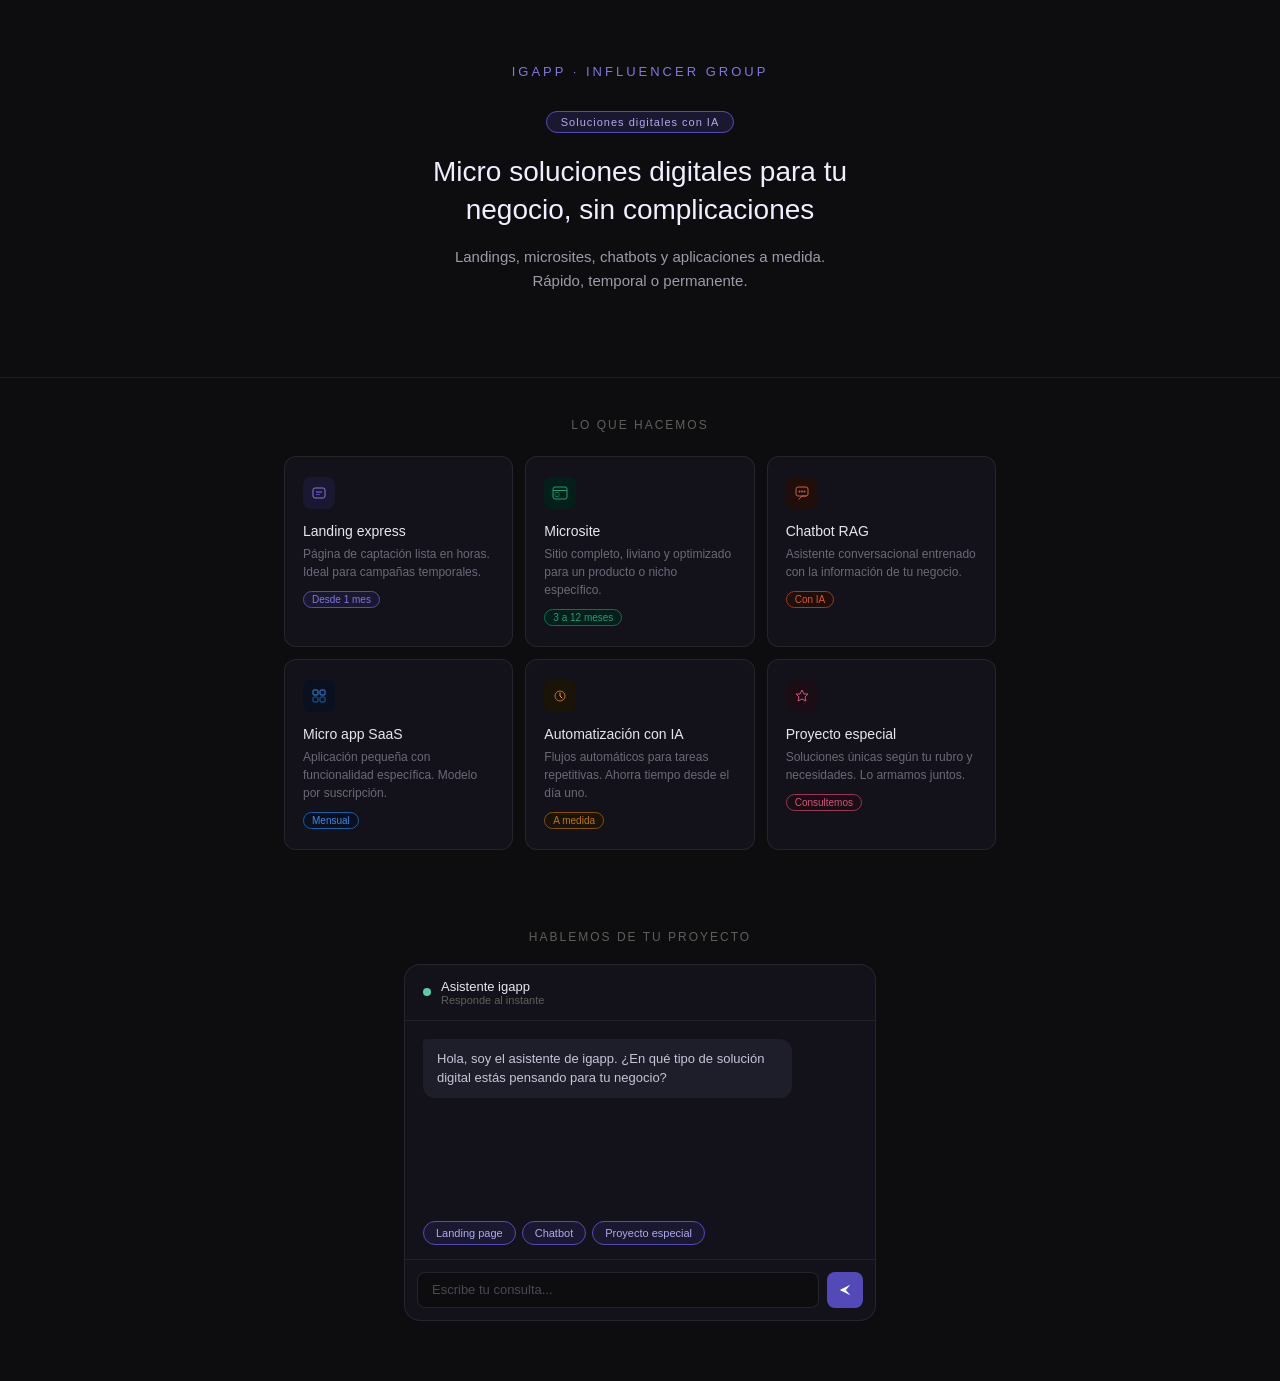
==== index.html @ 12d769ab "Add files via upload" ====
<!DOCTYPE html>
<html lang="es">
<head>
<meta charset="UTF-8">
<meta name="viewport" content="width=device-width, initial-scale=1.0">
<title>igapp · Soluciones digitales con IA</title>
<meta name="description" content="Micro soluciones digitales para tu negocio. Landings, microsites, chatbots y aplicaciones a medida.">
<style>
*{box-sizing:border-box;margin:0;padding:0}
body{font-family:-apple-system,BlinkMacSystemFont,'Segoe UI',sans-serif;background:#0d0d0f;color:#e8e6f0;min-height:100vh}
.hero{padding:64px 32px 48px;text-align:center;border-bottom:1px solid #ffffff12}
.logo{font-size:13px;letter-spacing:3px;color:#7f77dd;font-weight:500;margin-bottom:32px}
.hero h1{font-size:28px;font-weight:500;line-height:1.35;color:#f0eeff;max-width:520px;margin:0 auto 16px}
.hero p{font-size:15px;color:#9e9baa;max-width:400px;margin:0 auto 36px;line-height:1.6}
.badge{display:inline-block;background:#1a1830;border:1px solid #534ab7;color:#afa9ec;font-size:11px;padding:4px 14px;border-radius:20px;letter-spacing:1px;margin-bottom:20px}
.products{padding:40px 24px;max-width:760px;margin:0 auto}
.products-title{font-size:12px;color:#5f5e5a;letter-spacing:2px;text-align:center;margin-bottom:24px}
.grid{display:grid;grid-template-columns:repeat(auto-fit,minmax(200px,1fr));gap:12px}
.card{background:#13121a;border:1px solid #ffffff14;border-radius:12px;padding:20px 18px;cursor:pointer;transition:border-color .2s}
.card:hover{border-color:#534ab7}
.card h3{font-size:14px;font-weight:500;color:#e8e6f0;margin-bottom:6px}
.card p{font-size:12px;color:#6b6878;line-height:1.5}
.tag{display:inline-block;font-size:10px;padding:2px 8px;border-radius:10px;margin-top:10px;font-weight:500}
.card-icon{width:32px;height:32px;border-radius:8px;margin-bottom:14px;display:flex;align-items:center;justify-content:center}
.chat-wrap{max-width:520px;margin:0 auto;padding:0 24px 60px}
.chat-box{background:#13121a;border:1px solid #ffffff14;border-radius:16px;overflow:hidden}
.chat-header{padding:14px 18px;border-bottom:1px solid #ffffff10;display:flex;align-items:center;gap:10px}
.chat-dot{width:8px;height:8px;border-radius:50%;background:#5dcaa5}
.chat-name{font-size:13px;font-weight:500;color:#e8e6f0}
.chat-sub{font-size:11px;color:#5f5e5a}
.chat-messages{padding:18px;display:flex;flex-direction:column;gap:12px;min-height:200px;max-height:300px;overflow-y:auto}
.msg{max-width:85%;font-size:13px;line-height:1.5;padding:10px 14px;border-radius:12px}
.msg.bot{background:#1e1d2a;color:#c8c4d8;border-radius:4px 12px 12px 12px}
.msg.user{background:#2d2550;color:#ddd8ff;align-self:flex-end;border-radius:12px 4px 12px 12px}
.chat-input-row{padding:12px;border-top:1px solid #ffffff10;display:flex;gap:8px}
.chat-input-row input{flex:1;background:#0d0d0f;border:1px solid #ffffff18;border-radius:8px;padding:9px 14px;font-size:13px;color:#e8e6f0;outline:none}
.chat-input-row input::placeholder{color:#4a4858}
.send-btn{background:#534ab7;border:none;border-radius:8px;width:36px;height:36px;cursor:pointer;display:flex;align-items:center;justify-content:center;flex-shrink:0}
.opts{display:flex;flex-wrap:wrap;gap:6px;padding:0 18px 14px}
.opt{background:#1a1830;border:1px solid #534ab7;color:#afa9ec;font-size:11px;padding:5px 12px;border-radius:20px;cursor:pointer;transition:background .15s}
.opt:hover{background:#2d2550}
.section-label{font-size:12px;color:#5f5e5a;letter-spacing:2px;text-align:center;padding:40px 0 20px}
</style>
</head>
<body>
<div class="hero">
  <div class="logo">IGAPP · INFLUENCER GROUP</div>
  <div class="badge">Soluciones digitales con IA</div>
  <h1>Micro soluciones digitales para tu negocio, sin complicaciones</h1>
  <p>Landings, microsites, chatbots y aplicaciones a medida. Rápido, temporal o permanente.</p>
</div>

<div class="products">
  <div class="products-title">LO QUE HACEMOS</div>
  <div class="grid">
    <div class="card" onclick="selectProduct('Landing express')">
      <div class="card-icon" style="background:#1a1830">
        <svg width="16" height="16" viewBox="0 0 16 16" fill="none"><rect x="2" y="3" width="12" height="10" rx="2" stroke="#7f77dd" stroke-width="1"/><line x1="5" y1="7" x2="11" y2="7" stroke="#7f77dd" stroke-width="1"/><line x1="5" y1="9.5" x2="9" y2="9.5" stroke="#534ab7" stroke-width="1"/></svg>
      </div>
      <h3>Landing express</h3>
      <p>Página de captación lista en horas. Ideal para campañas temporales.</p>
      <span class="tag" style="background:#1a1830;color:#7f77dd;border:1px solid #534ab7">Desde 1 mes</span>
    </div>
    <div class="card" onclick="selectProduct('Microsite')">
      <div class="card-icon" style="background:#041f1a">
        <svg width="16" height="16" viewBox="0 0 16 16" fill="none"><rect x="1" y="2" width="14" height="12" rx="2" stroke="#1d9e75" stroke-width="1"/><line x1="1" y1="5.5" x2="15" y2="5.5" stroke="#1d9e75" stroke-width="1"/><rect x="3" y="7.5" width="4" height="4" rx="1" stroke="#0f6e56" stroke-width="1"/></svg>
      </div>
      <h3>Microsite</h3>
      <p>Sitio completo, liviano y optimizado para un producto o nicho específico.</p>
      <span class="tag" style="background:#041f1a;color:#1d9e75;border:1px solid #0f6e56">3 a 12 meses</span>
    </div>
    <div class="card" onclick="selectProduct('Chatbot RAG')">
      <div class="card-icon" style="background:#1f0e0a">
        <svg width="16" height="16" viewBox="0 0 16 16" fill="none"><rect x="2" y="2" width="12" height="9" rx="2" stroke="#d85a30" stroke-width="1"/><path d="M5 14l3-3h4" stroke="#d85a30" stroke-width="1" stroke-linecap="round"/><circle cx="5.5" cy="6.5" r="1" fill="#d85a30"/><circle cx="8" cy="6.5" r="1" fill="#d85a30"/><circle cx="10.5" cy="6.5" r="1" fill="#d85a30"/></svg>
      </div>
      <h3>Chatbot RAG</h3>
      <p>Asistente conversacional entrenado con la información de tu negocio.</p>
      <span class="tag" style="background:#1f0e0a;color:#d85a30;border:1px solid #993c1d">Con IA</span>
    </div>
    <div class="card" onclick="selectProduct('Micro app SaaS')">
      <div class="card-icon" style="background:#0a1020">
        <svg width="16" height="16" viewBox="0 0 16 16" fill="none"><rect x="2" y="2" width="5" height="5" rx="1" stroke="#378add" stroke-width="1"/><rect x="9" y="2" width="5" height="5" rx="1" stroke="#378add" stroke-width="1"/><rect x="2" y="9" width="5" height="5" rx="1" stroke="#185fa5" stroke-width="1"/><rect x="9" y="9" width="5" height="5" rx="1" stroke="#185fa5" stroke-width="1"/></svg>
      </div>
      <h3>Micro app SaaS</h3>
      <p>Aplicación pequeña con funcionalidad específica. Modelo por suscripción.</p>
      <span class="tag" style="background:#0a1020;color:#378add;border:1px solid #185fa5">Mensual</span>
    </div>
    <div class="card" onclick="selectProduct('Automatización con IA')">
      <div class="card-icon" style="background:#1a1308">
        <svg width="16" height="16" viewBox="0 0 16 16" fill="none"><circle cx="8" cy="8" r="5" stroke="#ba7517" stroke-width="1"/><path d="M8 5v3l2 2" stroke="#ef9f27" stroke-width="1" stroke-linecap="round"/></svg>
      </div>
      <h3>Automatización con IA</h3>
      <p>Flujos automáticos para tareas repetitivas. Ahorra tiempo desde el día uno.</p>
      <span class="tag" style="background:#1a1308;color:#ba7517;border:1px solid #854f0b">A medida</span>
    </div>
    <div class="card" onclick="selectProduct('Proyecto especial')">
      <div class="card-icon" style="background:#1a0d14">
        <svg width="16" height="16" viewBox="0 0 16 16" fill="none"><polygon points="8,2 10,6 14,6 11,9 12,13 8,11 4,13 5,9 2,6 6,6" stroke="#d4537e" stroke-width="1" fill="none"/></svg>
      </div>
      <h3>Proyecto especial</h3>
      <p>Soluciones únicas según tu rubro y necesidades. Lo armamos juntos.</p>
      <span class="tag" style="background:#1a0d14;color:#d4537e;border:1px solid #993556">Consultemos</span>
    </div>
  </div>
</div>

<div class="section-label">HABLEMOS DE TU PROYECTO</div>
<div class="chat-wrap">
  <div class="chat-box">
    <div class="chat-header">
      <div class="chat-dot"></div>
      <div>
        <div class="chat-name">Asistente igapp</div>
        <div class="chat-sub">Responde al instante</div>
      </div>
    </div>
    <div class="chat-messages" id="msgs">
      <div class="msg bot">Hola, soy el asistente de igapp. ¿En qué tipo de solución digital estás pensando para tu negocio?</div>
    </div>
    <div class="opts" id="opts">
      <span class="opt" onclick="quickReply('Necesito una landing page')">Landing page</span>
      <span class="opt" onclick="quickReply('Quiero un chatbot para mi empresa')">Chatbot</span>
      <span class="opt" onclick="quickReply('Tengo un proyecto especial')">Proyecto especial</span>
    </div>
    <div class="chat-input-row">
      <input id="cinput" placeholder="Escribe tu consulta..." onkeydown="if(event.key==='Enter')sendMsg()"/>
      <button class="send-btn" onclick="sendMsg()">
        <svg width="14" height="14" viewBox="0 0 16 16" fill="white"><path d="M2 8l12-6-5 6 5 6z"/></svg>
      </button>
    </div>
  </div>
</div>

<script>
const flows={
  landing:['¡Perfecto! Las landing pages express son ideales para campañas rápidas o ciudades específicas.','¿Para qué rubro es? Por ejemplo: transferencias de vehículos, salud, servicios legales...'],
  chatbot:['Los chatbots RAG son potentes — se entrenan con la info de tu empresa y responden como un ejecutivo.','¿Tu negocio tiene documentos, catálogos o preguntas frecuentes que el bot podría usar?'],
  proyecto:['Me encanta. Los proyectos especiales son los más interesantes.','Cuéntame de qué se trata tu negocio y qué problema quieres resolver.'],
  default:['Entendido. Cuéntame un poco más sobre tu negocio.','¿Tienes alguna fecha límite o urgencia para este proyecto?']
};
const leadFlow=['¡Genial! Para conectarte con el equipo de igapp, ¿me das tu nombre?','¿Y tu número de WhatsApp para que un especialista te contacte hoy?','Perfecto. En breve alguien de igapp se pondrá en contacto contigo. ¡Gracias!'];
let collecting=false,leadStep=0;
function addMsg(text,who){
  const d=document.getElementById('msgs');
  const m=document.createElement('div');
  m.className='msg '+who;
  m.textContent=text;
  d.appendChild(m);
  d.scrollTop=d.scrollHeight;
}
function botReply(text){setTimeout(()=>addMsg(text,'bot'),400);}
function clearOpts(){document.getElementById('opts').innerHTML='';}
function showLeadOpts(){
  const o=document.getElementById('opts');
  o.innerHTML='<span class="opt" onclick="startLead()">Sí, quiero que me contacten</span><span class="opt" onclick="addMsg(\'Lo pienso\',\'user\')">Lo pienso</span>';
}
function startLead(){clearOpts();collecting=true;leadStep=0;botReply(leadFlow[0]);}
function selectProduct(name){
  addMsg('Me interesa: '+name,'user');clearOpts();
  const key=name.toLowerCase().includes('land')?'landing':name.toLowerCase().includes('chat')?'chatbot':name.toLowerCase().includes('especial')?'proyecto':'default';
  flows[key].forEach((m,i)=>setTimeout(()=>addMsg(m,'bot'),400+i*800));
  setTimeout(showLeadOpts,400+flows[key].length*800);
}
function quickReply(text){
  addMsg(text,'user');clearOpts();
  const key=text.toLowerCase().includes('land')?'landing':text.toLowerCase().includes('chat')?'chatbot':'proyecto';
  flows[key].forEach((m,i)=>setTimeout(()=>addMsg(m,'bot'),400+i*800));
  setTimeout(showLeadOpts,400+flows[key].length*800);
}
function sendMsg(){
  const inp=document.getElementById('cinput');
  const val=inp.value.trim();
  if(!val)return;
  addMsg(val,'user');inp.value='';clearOpts();
  if(collecting){
    if(leadStep===0){botReply(leadFlow[1]);leadStep++;}
    else if(leadStep===1){botReply(leadFlow[2]);collecting=false;}
    return;
  }
  const low=val.toLowerCase();
  const key=low.includes('land')?'landing':low.includes('chat')||low.includes('bot')?'chatbot':low.includes('especial')?'proyecto':'default';
  flows[key].forEach((m,i)=>setTimeout(()=>addMsg(m,'bot'),400+i*800));
  setTimeout(showLeadOpts,400+flows[key].length*800);
}
</script>
</body>
</html>
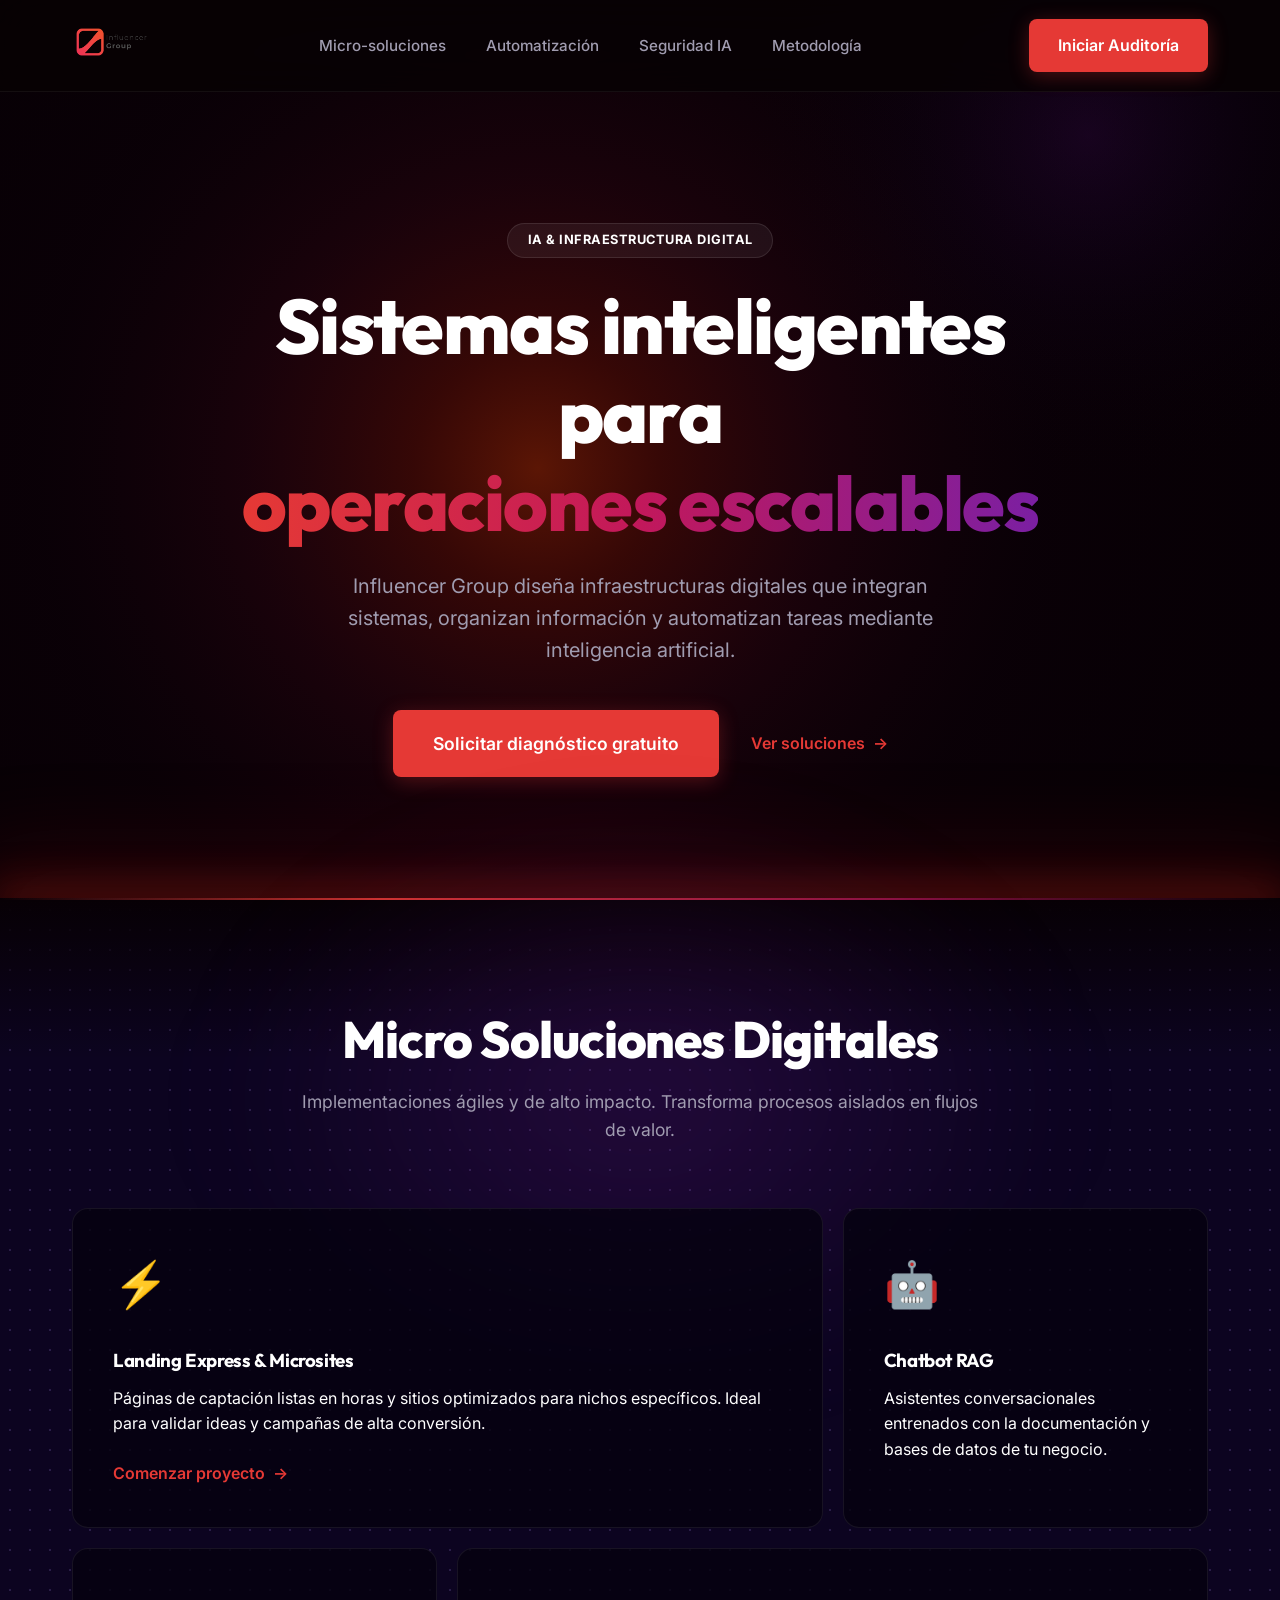
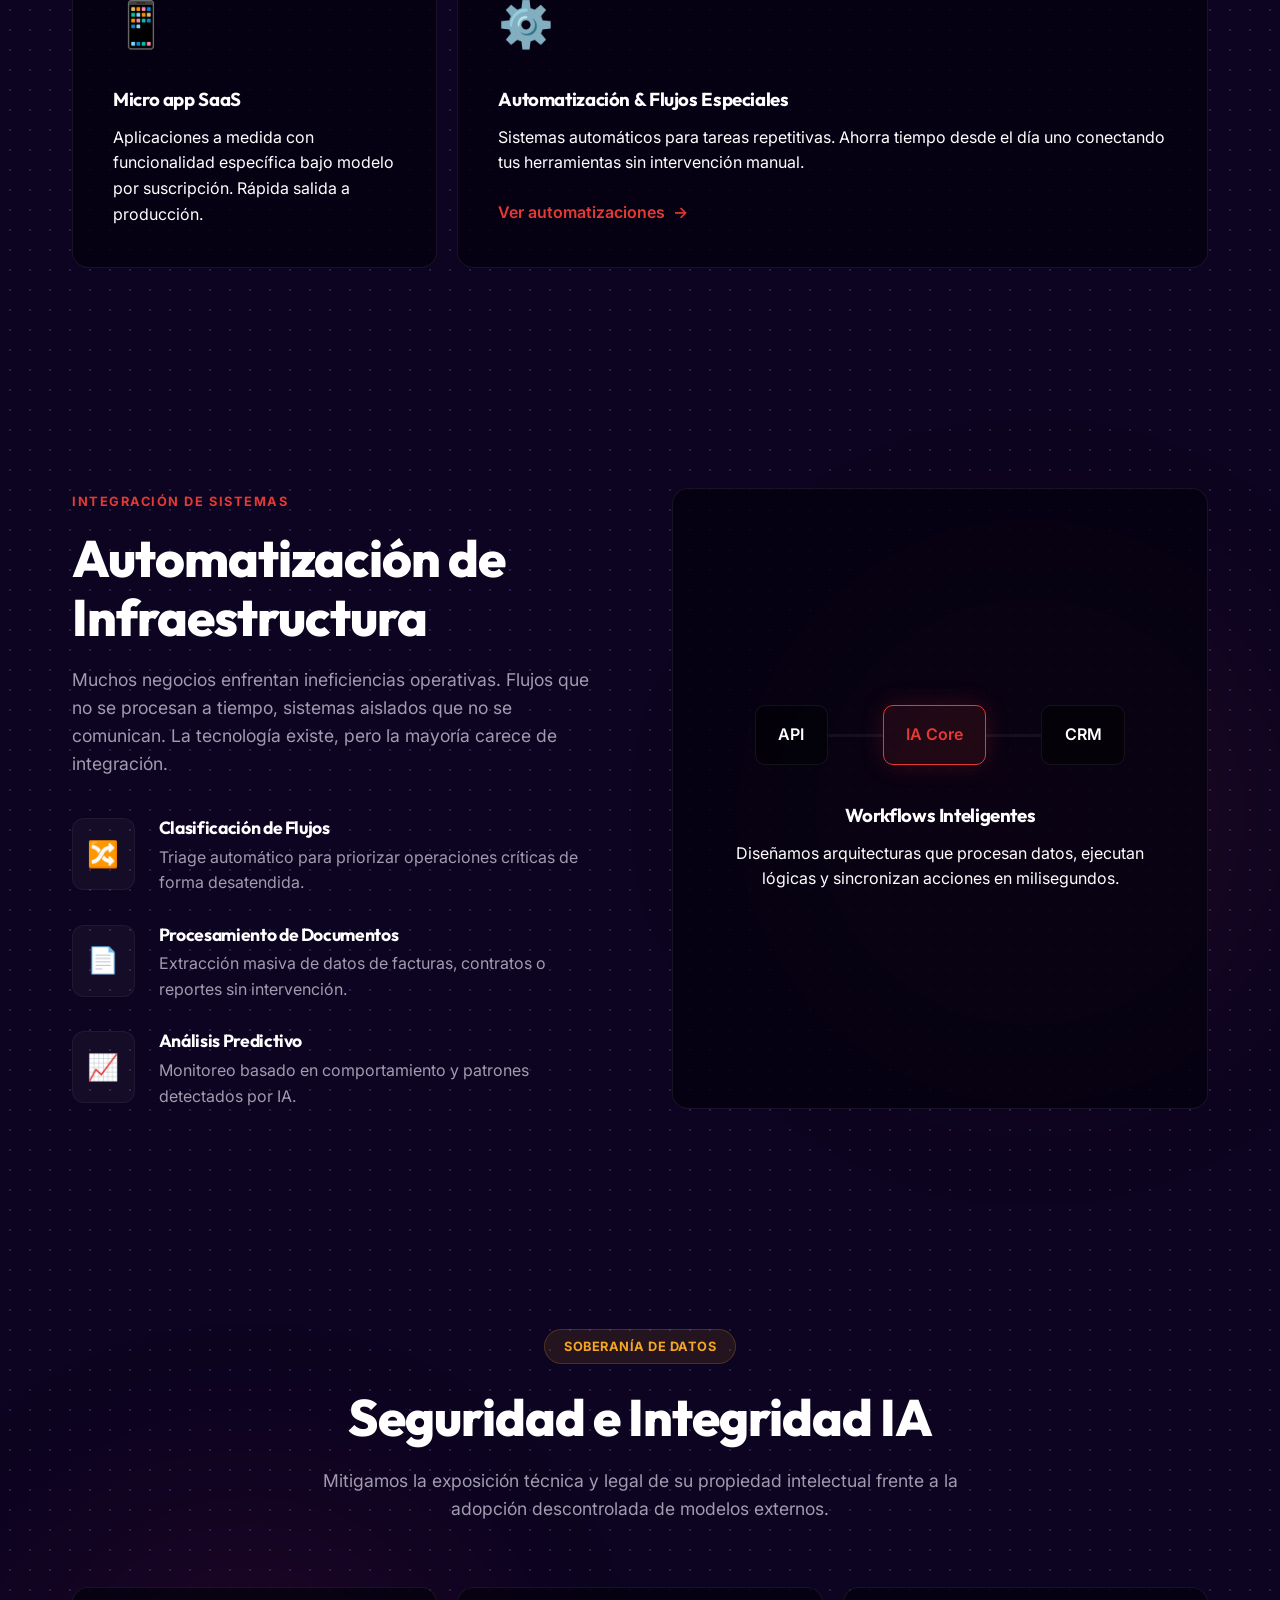
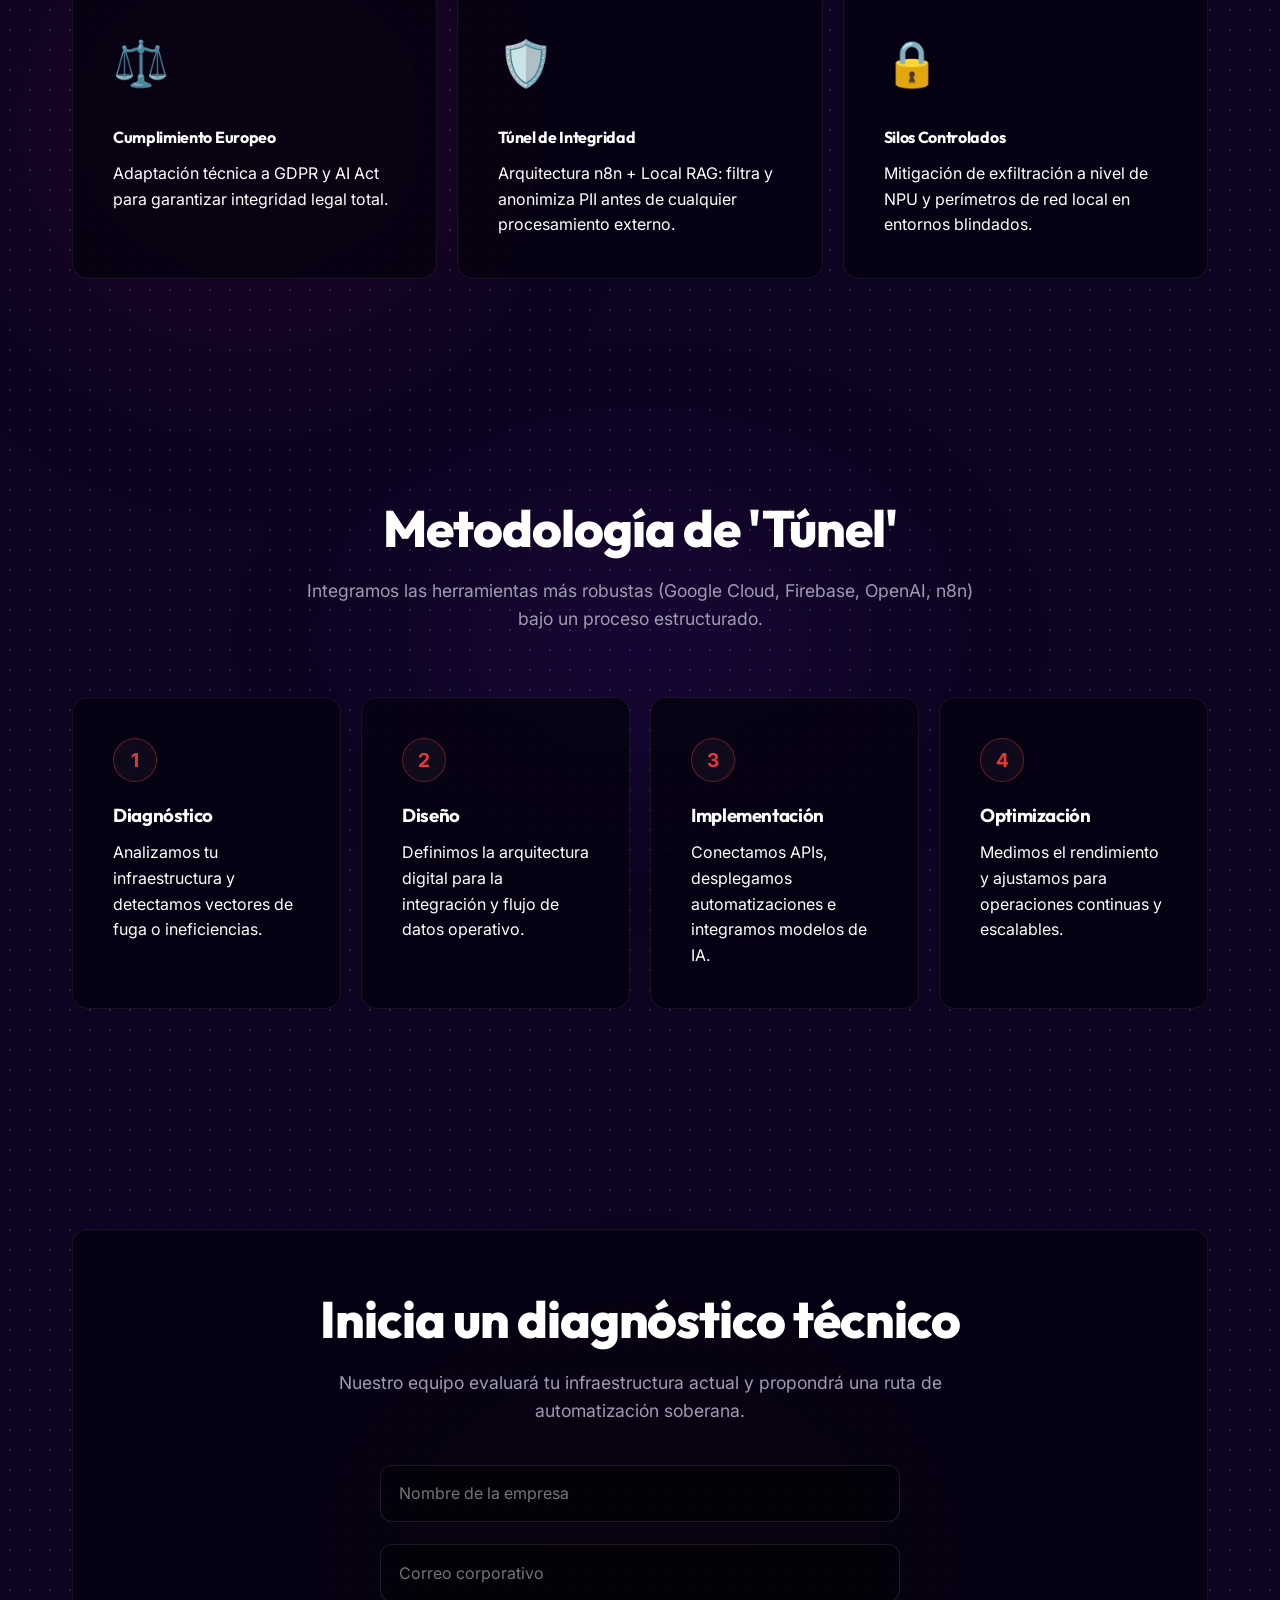
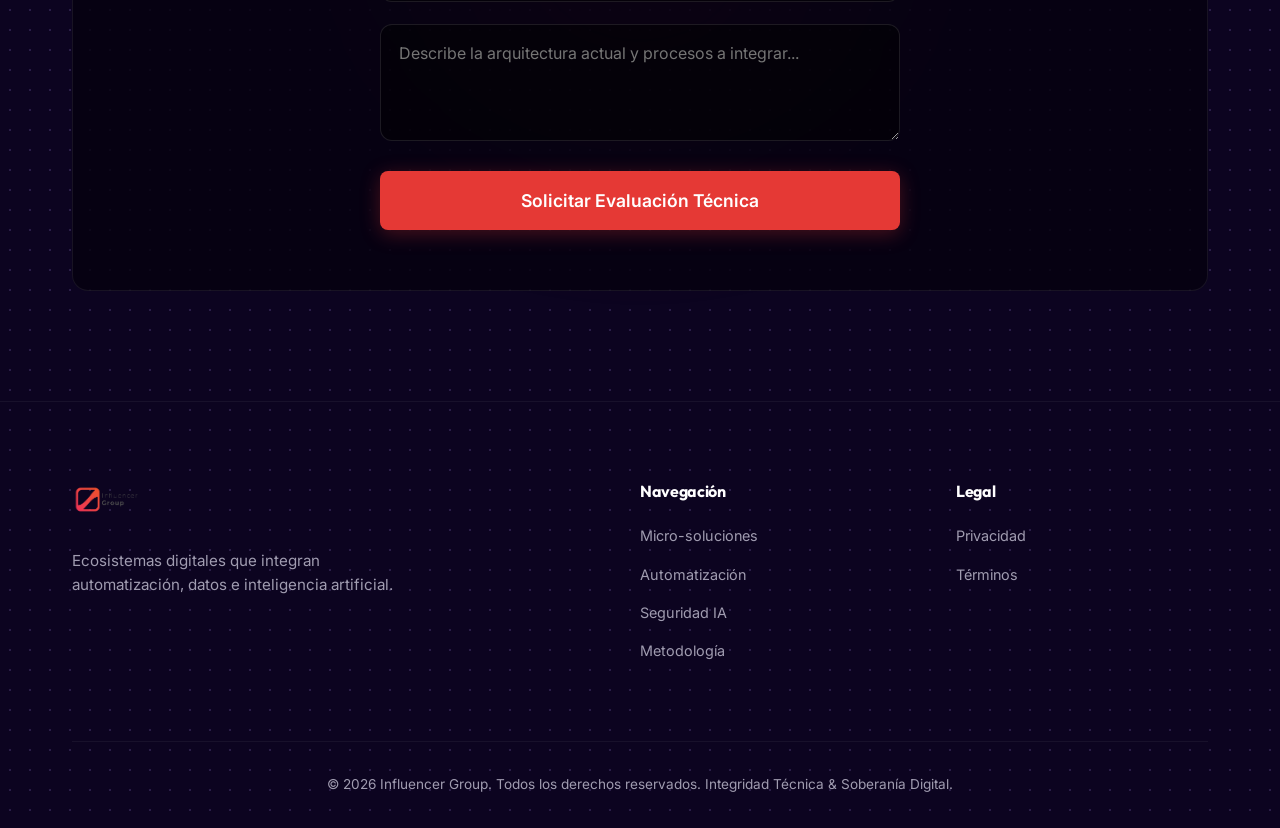
==== commit 82968e96: "Add files via upload" ====
--- a/index.html
+++ b/index.html
@@ -1,187 +1,210 @@
 <!DOCTYPE html>
 <html lang="es">
 <head>
-<meta charset="UTF-8">
-<meta name="viewport" content="width=device-width, initial-scale=1.0">
-<title>igapp · Soluciones digitales con IA</title>
-<meta name="description" content="Micro soluciones digitales para tu negocio. Landings, microsites, chatbots y aplicaciones a medida.">
-<style>
-*{box-sizing:border-box;margin:0;padding:0}
-body{font-family:-apple-system,BlinkMacSystemFont,'Segoe UI',sans-serif;background:#0d0d0f;color:#e8e6f0;min-height:100vh}
-.hero{padding:64px 32px 48px;text-align:center;border-bottom:1px solid #ffffff12}
-.logo{font-size:13px;letter-spacing:3px;color:#7f77dd;font-weight:500;margin-bottom:32px}
-.hero h1{font-size:28px;font-weight:500;line-height:1.35;color:#f0eeff;max-width:520px;margin:0 auto 16px}
-.hero p{font-size:15px;color:#9e9baa;max-width:400px;margin:0 auto 36px;line-height:1.6}
-.badge{display:inline-block;background:#1a1830;border:1px solid #534ab7;color:#afa9ec;font-size:11px;padding:4px 14px;border-radius:20px;letter-spacing:1px;margin-bottom:20px}
-.products{padding:40px 24px;max-width:760px;margin:0 auto}
-.products-title{font-size:12px;color:#5f5e5a;letter-spacing:2px;text-align:center;margin-bottom:24px}
-.grid{display:grid;grid-template-columns:repeat(auto-fit,minmax(200px,1fr));gap:12px}
-.card{background:#13121a;border:1px solid #ffffff14;border-radius:12px;padding:20px 18px;cursor:pointer;transition:border-color .2s}
-.card:hover{border-color:#534ab7}
-.card h3{font-size:14px;font-weight:500;color:#e8e6f0;margin-bottom:6px}
-.card p{font-size:12px;color:#6b6878;line-height:1.5}
-.tag{display:inline-block;font-size:10px;padding:2px 8px;border-radius:10px;margin-top:10px;font-weight:500}
-.card-icon{width:32px;height:32px;border-radius:8px;margin-bottom:14px;display:flex;align-items:center;justify-content:center}
-.chat-wrap{max-width:520px;margin:0 auto;padding:0 24px 60px}
-.chat-box{background:#13121a;border:1px solid #ffffff14;border-radius:16px;overflow:hidden}
-.chat-header{padding:14px 18px;border-bottom:1px solid #ffffff10;display:flex;align-items:center;gap:10px}
-.chat-dot{width:8px;height:8px;border-radius:50%;background:#5dcaa5}
-.chat-name{font-size:13px;font-weight:500;color:#e8e6f0}
-.chat-sub{font-size:11px;color:#5f5e5a}
-.chat-messages{padding:18px;display:flex;flex-direction:column;gap:12px;min-height:200px;max-height:300px;overflow-y:auto}
-.msg{max-width:85%;font-size:13px;line-height:1.5;padding:10px 14px;border-radius:12px}
-.msg.bot{background:#1e1d2a;color:#c8c4d8;border-radius:4px 12px 12px 12px}
-.msg.user{background:#2d2550;color:#ddd8ff;align-self:flex-end;border-radius:12px 4px 12px 12px}
-.chat-input-row{padding:12px;border-top:1px solid #ffffff10;display:flex;gap:8px}
-.chat-input-row input{flex:1;background:#0d0d0f;border:1px solid #ffffff18;border-radius:8px;padding:9px 14px;font-size:13px;color:#e8e6f0;outline:none}
-.chat-input-row input::placeholder{color:#4a4858}
-.send-btn{background:#534ab7;border:none;border-radius:8px;width:36px;height:36px;cursor:pointer;display:flex;align-items:center;justify-content:center;flex-shrink:0}
-.opts{display:flex;flex-wrap:wrap;gap:6px;padding:0 18px 14px}
-.opt{background:#1a1830;border:1px solid #534ab7;color:#afa9ec;font-size:11px;padding:5px 12px;border-radius:20px;cursor:pointer;transition:background .15s}
-.opt:hover{background:#2d2550}
-.section-label{font-size:12px;color:#5f5e5a;letter-spacing:2px;text-align:center;padding:40px 0 20px}
-</style>
+    <meta charset="UTF-8">
+    <meta name="viewport" content="width=device-width, initial-scale=1.0">
+    <title>Influencer Group | Automatización e Infraestructura IA</title>
+    <meta name="description" content="Diseñamos infraestructuras digitales, automatizamos procesos y creamos micro-soluciones con IA.">
+    <link rel="stylesheet" href="style.css">
+    <link href="https://fonts.googleapis.com/css2?family=Inter:wght@400;500;600&family=Outfit:wght@500;700;800&display=swap" rel="stylesheet">
 </head>
 <body>
-<div class="hero">
-  <div class="logo">IGAPP · INFLUENCER GROUP</div>
-  <div class="badge">Soluciones digitales con IA</div>
-  <h1>Micro soluciones digitales para tu negocio, sin complicaciones</h1>
-  <p>Landings, microsites, chatbots y aplicaciones a medida. Rápido, temporal o permanente.</p>
-</div>
-
-<div class="products">
-  <div class="products-title">LO QUE HACEMOS</div>
-  <div class="grid">
-    <div class="card" onclick="selectProduct('Landing express')">
-      <div class="card-icon" style="background:#1a1830">
-        <svg width="16" height="16" viewBox="0 0 16 16" fill="none"><rect x="2" y="3" width="12" height="10" rx="2" stroke="#7f77dd" stroke-width="1"/><line x1="5" y1="7" x2="11" y2="7" stroke="#7f77dd" stroke-width="1"/><line x1="5" y1="9.5" x2="9" y2="9.5" stroke="#534ab7" stroke-width="1"/></svg>
-      </div>
-      <h3>Landing express</h3>
-      <p>Página de captación lista en horas. Ideal para campañas temporales.</p>
-      <span class="tag" style="background:#1a1830;color:#7f77dd;border:1px solid #534ab7">Desde 1 mes</span>
-    </div>
-    <div class="card" onclick="selectProduct('Microsite')">
-      <div class="card-icon" style="background:#041f1a">
-        <svg width="16" height="16" viewBox="0 0 16 16" fill="none"><rect x="1" y="2" width="14" height="12" rx="2" stroke="#1d9e75" stroke-width="1"/><line x1="1" y1="5.5" x2="15" y2="5.5" stroke="#1d9e75" stroke-width="1"/><rect x="3" y="7.5" width="4" height="4" rx="1" stroke="#0f6e56" stroke-width="1"/></svg>
-      </div>
-      <h3>Microsite</h3>
-      <p>Sitio completo, liviano y optimizado para un producto o nicho específico.</p>
-      <span class="tag" style="background:#041f1a;color:#1d9e75;border:1px solid #0f6e56">3 a 12 meses</span>
-    </div>
-    <div class="card" onclick="selectProduct('Chatbot RAG')">
-      <div class="card-icon" style="background:#1f0e0a">
-        <svg width="16" height="16" viewBox="0 0 16 16" fill="none"><rect x="2" y="2" width="12" height="9" rx="2" stroke="#d85a30" stroke-width="1"/><path d="M5 14l3-3h4" stroke="#d85a30" stroke-width="1" stroke-linecap="round"/><circle cx="5.5" cy="6.5" r="1" fill="#d85a30"/><circle cx="8" cy="6.5" r="1" fill="#d85a30"/><circle cx="10.5" cy="6.5" r="1" fill="#d85a30"/></svg>
-      </div>
-      <h3>Chatbot RAG</h3>
-      <p>Asistente conversacional entrenado con la información de tu negocio.</p>
-      <span class="tag" style="background:#1f0e0a;color:#d85a30;border:1px solid #993c1d">Con IA</span>
-    </div>
-    <div class="card" onclick="selectProduct('Micro app SaaS')">
-      <div class="card-icon" style="background:#0a1020">
-        <svg width="16" height="16" viewBox="0 0 16 16" fill="none"><rect x="2" y="2" width="5" height="5" rx="1" stroke="#378add" stroke-width="1"/><rect x="9" y="2" width="5" height="5" rx="1" stroke="#378add" stroke-width="1"/><rect x="2" y="9" width="5" height="5" rx="1" stroke="#185fa5" stroke-width="1"/><rect x="9" y="9" width="5" height="5" rx="1" stroke="#185fa5" stroke-width="1"/></svg>
-      </div>
-      <h3>Micro app SaaS</h3>
-      <p>Aplicación pequeña con funcionalidad específica. Modelo por suscripción.</p>
-      <span class="tag" style="background:#0a1020;color:#378add;border:1px solid #185fa5">Mensual</span>
-    </div>
-    <div class="card" onclick="selectProduct('Automatización con IA')">
-      <div class="card-icon" style="background:#1a1308">
-        <svg width="16" height="16" viewBox="0 0 16 16" fill="none"><circle cx="8" cy="8" r="5" stroke="#ba7517" stroke-width="1"/><path d="M8 5v3l2 2" stroke="#ef9f27" stroke-width="1" stroke-linecap="round"/></svg>
-      </div>
-      <h3>Automatización con IA</h3>
-      <p>Flujos automáticos para tareas repetitivas. Ahorra tiempo desde el día uno.</p>
-      <span class="tag" style="background:#1a1308;color:#ba7517;border:1px solid #854f0b">A medida</span>
-    </div>
-    <div class="card" onclick="selectProduct('Proyecto especial')">
-      <div class="card-icon" style="background:#1a0d14">
-        <svg width="16" height="16" viewBox="0 0 16 16" fill="none"><polygon points="8,2 10,6 14,6 11,9 12,13 8,11 4,13 5,9 2,6 6,6" stroke="#d4537e" stroke-width="1" fill="none"/></svg>
-      </div>
-      <h3>Proyecto especial</h3>
-      <p>Soluciones únicas según tu rubro y necesidades. Lo armamos juntos.</p>
-      <span class="tag" style="background:#1a0d14;color:#d4537e;border:1px solid #993556">Consultemos</span>
-    </div>
-  </div>
-</div>
-
-<div class="section-label">HABLEMOS DE TU PROYECTO</div>
-<div class="chat-wrap">
-  <div class="chat-box">
-    <div class="chat-header">
-      <div class="chat-dot"></div>
-      <div>
-        <div class="chat-name">Asistente igapp</div>
-        <div class="chat-sub">Responde al instante</div>
-      </div>
-    </div>
-    <div class="chat-messages" id="msgs">
-      <div class="msg bot">Hola, soy el asistente de igapp. ¿En qué tipo de solución digital estás pensando para tu negocio?</div>
-    </div>
-    <div class="opts" id="opts">
-      <span class="opt" onclick="quickReply('Necesito una landing page')">Landing page</span>
-      <span class="opt" onclick="quickReply('Quiero un chatbot para mi empresa')">Chatbot</span>
-      <span class="opt" onclick="quickReply('Tengo un proyecto especial')">Proyecto especial</span>
-    </div>
-    <div class="chat-input-row">
-      <input id="cinput" placeholder="Escribe tu consulta..." onkeydown="if(event.key==='Enter')sendMsg()"/>
-      <button class="send-btn" onclick="sendMsg()">
-        <svg width="14" height="14" viewBox="0 0 16 16" fill="white"><path d="M2 8l12-6-5 6 5 6z"/></svg>
-      </button>
-    </div>
-  </div>
-</div>
-
-<script>
-const flows={
-  landing:['¡Perfecto! Las landing pages express son ideales para campañas rápidas o ciudades específicas.','¿Para qué rubro es? Por ejemplo: transferencias de vehículos, salud, servicios legales...'],
-  chatbot:['Los chatbots RAG son potentes — se entrenan con la info de tu empresa y responden como un ejecutivo.','¿Tu negocio tiene documentos, catálogos o preguntas frecuentes que el bot podría usar?'],
-  proyecto:['Me encanta. Los proyectos especiales son los más interesantes.','Cuéntame de qué se trata tu negocio y qué problema quieres resolver.'],
-  default:['Entendido. Cuéntame un poco más sobre tu negocio.','¿Tienes alguna fecha límite o urgencia para este proyecto?']
-};
-const leadFlow=['¡Genial! Para conectarte con el equipo de igapp, ¿me das tu nombre?','¿Y tu número de WhatsApp para que un especialista te contacte hoy?','Perfecto. En breve alguien de igapp se pondrá en contacto contigo. ¡Gracias!'];
-let collecting=false,leadStep=0;
-function addMsg(text,who){
-  const d=document.getElementById('msgs');
-  const m=document.createElement('div');
-  m.className='msg '+who;
-  m.textContent=text;
-  d.appendChild(m);
-  d.scrollTop=d.scrollHeight;
-}
-function botReply(text){setTimeout(()=>addMsg(text,'bot'),400);}
-function clearOpts(){document.getElementById('opts').innerHTML='';}
-function showLeadOpts(){
-  const o=document.getElementById('opts');
-  o.innerHTML='<span class="opt" onclick="startLead()">Sí, quiero que me contacten</span><span class="opt" onclick="addMsg(\'Lo pienso\',\'user\')">Lo pienso</span>';
-}
-function startLead(){clearOpts();collecting=true;leadStep=0;botReply(leadFlow[0]);}
-function selectProduct(name){
-  addMsg('Me interesa: '+name,'user');clearOpts();
-  const key=name.toLowerCase().includes('land')?'landing':name.toLowerCase().includes('chat')?'chatbot':name.toLowerCase().includes('especial')?'proyecto':'default';
-  flows[key].forEach((m,i)=>setTimeout(()=>addMsg(m,'bot'),400+i*800));
-  setTimeout(showLeadOpts,400+flows[key].length*800);
-}
-function quickReply(text){
-  addMsg(text,'user');clearOpts();
-  const key=text.toLowerCase().includes('land')?'landing':text.toLowerCase().includes('chat')?'chatbot':'proyecto';
-  flows[key].forEach((m,i)=>setTimeout(()=>addMsg(m,'bot'),400+i*800));
-  setTimeout(showLeadOpts,400+flows[key].length*800);
-}
-function sendMsg(){
-  const inp=document.getElementById('cinput');
-  const val=inp.value.trim();
-  if(!val)return;
-  addMsg(val,'user');inp.value='';clearOpts();
-  if(collecting){
-    if(leadStep===0){botReply(leadFlow[1]);leadStep++;}
-    else if(leadStep===1){botReply(leadFlow[2]);collecting=false;}
-    return;
-  }
-  const low=val.toLowerCase();
-  const key=low.includes('land')?'landing':low.includes('chat')||low.includes('bot')?'chatbot':low.includes('especial')?'proyecto':'default';
-  flows[key].forEach((m,i)=>setTimeout(()=>addMsg(m,'bot'),400+i*800));
-  setTimeout(showLeadOpts,400+flows[key].length*800);
-}
-</script>
+
+<header class="header">
+    <div class="container header-container">
+        <a href="#" class="logo"><img src="./Logo Influencer Group.png" alt="Influencer Group"></a>
+        <nav class="nav">
+            <ul class="nav-list">
+                <li><a href="#micro-soluciones">Micro-soluciones</a></li>
+                <li><a href="#automatizacion">Automatización</a></li>
+                <li><a href="#seguridad">Seguridad IA</a></li>
+                <li><a href="#proceso">Metodología</a></li>
+            </ul>
+        </nav>
+        <a href="#contacto" class="btn btn-primary">Iniciar Auditoría</a>
+        <div class="mobile-menu-btn"><span></span><span></span><span></span></div>
+    </div>
+</header>
+
+<!-- HERO: near-black + massive warm red-orange glow -->
+<section class="hero" id="inicio">
+    <canvas id="hero-canvas"></canvas>
+    <div class="container text-center hero-inner">
+        <div class="hero-content mx-auto">
+            <span class="badge">IA & Infraestructura Digital</span>
+            <h1 class="hero-title">Sistemas inteligentes para<br><span>operaciones escalables</span></h1>
+            <p class="hero-subtitle">Influencer Group diseña infraestructuras digitales que integran sistemas, organizan información y automatizan tareas mediante inteligencia artificial.</p>
+            <div class="hero-actions">
+                <a href="#contacto" class="btn btn-primary btn-large">Solicitar diagnóstico gratuito</a>
+                <a href="#micro-soluciones" class="btn-link">Ver soluciones <span class="arrow">→</span></a>
+            </div>
+        </div>
+    </div>
+    <div class="hero-horizon"></div>
+</section>
+
+<!-- SECTIONS WRAPPER: deep purple + dots background -->
+<div class="sections-bg">
+
+<section class="section" id="micro-soluciones">
+    <div class="container">
+        <div class="section-header text-center reveal">
+            <h2 class="section-title">Micro Soluciones Digitales</h2>
+            <p class="section-desc mx-auto">Implementaciones ágiles y de alto impacto. Transforma procesos aislados en flujos de valor.</p>
+        </div>
+        <div class="bento-grid">
+            <div class="bento-card bento-span-2 glass-card reveal">
+                <div class="card-icon">⚡</div>
+                <h3>Landing Express & Microsites</h3>
+                <p>Páginas de captación listas en horas y sitios optimizados para nichos específicos. Ideal para validar ideas y campañas de alta conversión.</p>
+                <a href="#contacto" class="btn-link mt-4">Comenzar proyecto <span class="arrow">→</span></a>
+            </div>
+            <div class="bento-card bento-span-1 glass-card reveal" style="transition-delay:100ms">
+                <div class="card-icon">🤖</div>
+                <h3>Chatbot RAG</h3>
+                <p>Asistentes conversacionales entrenados con la documentación y bases de datos de tu negocio.</p>
+            </div>
+            <div class="bento-card bento-span-1 glass-card reveal">
+                <div class="card-icon">📱</div>
+                <h3>Micro app SaaS</h3>
+                <p>Aplicaciones a medida con funcionalidad específica bajo modelo por suscripción. Rápida salida a producción.</p>
+            </div>
+            <div class="bento-card bento-span-2 glass-card reveal" style="transition-delay:100ms">
+                <div class="card-icon">⚙️</div>
+                <h3>Automatización & Flujos Especiales</h3>
+                <p>Sistemas automáticos para tareas repetitivas. Ahorra tiempo desde el día uno conectando tus herramientas sin intervención manual.</p>
+                <a href="#contacto" class="btn-link mt-4">Ver automatizaciones <span class="arrow">→</span></a>
+            </div>
+        </div>
+    </div>
+</section>
+
+<section class="section" id="automatizacion">
+    <div class="container">
+        <div class="grid grid-2 align-center gap-large">
+            <div class="reveal">
+                <span class="eyebrow">Integración de Sistemas</span>
+                <h2 class="section-title">Automatización de<br>Infraestructura</h2>
+                <p class="section-desc text-left">Muchos negocios enfrentan ineficiencias operativas. Flujos que no se procesan a tiempo, sistemas aislados que no se comunican. La tecnología existe, pero la mayoría carece de integración.</p>
+                <div class="feature-rows">
+                    <div class="feature-row">
+                        <div class="feature-icon">🔀</div>
+                        <div><h4>Clasificación de Flujos</h4><p>Triage automático para priorizar operaciones críticas de forma desatendida.</p></div>
+                    </div>
+                    <div class="feature-row">
+                        <div class="feature-icon">📄</div>
+                        <div><h4>Procesamiento de Documentos</h4><p>Extracción masiva de datos de facturas, contratos o reportes sin intervención.</p></div>
+                    </div>
+                    <div class="feature-row">
+                        <div class="feature-icon">📈</div>
+                        <div><h4>Análisis Predictivo</h4><p>Monitoreo basado en comportamiento y patrones detectados por IA.</p></div>
+                    </div>
+                </div>
+            </div>
+            <div class="visual-box glass-card reveal">
+                <div class="workflow-animation">
+                    <div class="node">API</div>
+                    <div class="line"></div>
+                    <div class="node main-node">IA Core</div>
+                    <div class="line"></div>
+                    <div class="node">CRM</div>
+                </div>
+                <h3>Workflows Inteligentes</h3>
+                <p>Diseñamos arquitecturas que procesan datos, ejecutan lógicas y sincronizan acciones en milisegundos.</p>
+            </div>
+        </div>
+    </div>
+</section>
+
+<section class="section" id="seguridad">
+    <div class="container">
+        <div class="section-header text-center reveal">
+            <span class="badge badge-warning">Soberanía de Datos</span>
+            <h2 class="section-title">Seguridad e Integridad IA</h2>
+            <p class="section-desc mx-auto">Mitigamos la exposición técnica y legal de su propiedad intelectual frente a la adopción descontrolada de modelos externos.</p>
+        </div>
+        <div class="bento-grid grid-3">
+            <div class="bento-card glass-card reveal">
+                <div class="card-icon">⚖️</div>
+                <h4>Cumplimiento Europeo</h4>
+                <p>Adaptación técnica a GDPR y AI Act para garantizar integridad legal total.</p>
+            </div>
+            <div class="bento-card glass-card reveal" style="transition-delay:100ms">
+                <div class="card-icon">🛡️</div>
+                <h4>Túnel de Integridad</h4>
+                <p>Arquitectura n8n + Local RAG: filtra y anonimiza PII antes de cualquier procesamiento externo.</p>
+            </div>
+            <div class="bento-card glass-card reveal" style="transition-delay:200ms">
+                <div class="card-icon">🔒</div>
+                <h4>Silos Controlados</h4>
+                <p>Mitigación de exfiltración a nivel de NPU y perímetros de red local en entornos blindados.</p>
+            </div>
+        </div>
+    </div>
+</section>
+
+<section class="section" id="proceso">
+    <div class="container">
+        <div class="section-header text-center reveal">
+            <h2 class="section-title">Metodología de 'Túnel'</h2>
+            <p class="section-desc mx-auto">Integramos las herramientas más robustas (Google Cloud, Firebase, OpenAI, n8n) bajo un proceso estructurado.</p>
+        </div>
+        <div class="process-steps">
+            <div class="step glass-card reveal"><div class="step-number">1</div><h3>Diagnóstico</h3><p>Analizamos tu infraestructura y detectamos vectores de fuga o ineficiencias.</p></div>
+            <div class="step glass-card reveal" style="transition-delay:100ms"><div class="step-number">2</div><h3>Diseño</h3><p>Definimos la arquitectura digital para la integración y flujo de datos operativo.</p></div>
+            <div class="step glass-card reveal" style="transition-delay:200ms"><div class="step-number">3</div><h3>Implementación</h3><p>Conectamos APIs, desplegamos automatizaciones e integramos modelos de IA.</p></div>
+            <div class="step glass-card reveal" style="transition-delay:300ms"><div class="step-number">4</div><h3>Optimización</h3><p>Medimos el rendimiento y ajustamos para operaciones continuas y escalables.</p></div>
+        </div>
+    </div>
+</section>
+
+<section class="section" id="contacto">
+    <div class="container text-center reveal">
+        <div class="glass-card p-large">
+            <h2 class="section-title">Inicia un diagnóstico técnico</h2>
+            <p class="section-desc mx-auto">Nuestro equipo evaluará tu infraestructura actual y propondrá una ruta de automatización soberana.</p>
+            <form class="contact-form">
+                <div class="form-group"><input type="text" placeholder="Nombre de la empresa" required></div>
+                <div class="form-group"><input type="email" placeholder="Correo corporativo" required></div>
+                <div class="form-group"><textarea placeholder="Describe la arquitectura actual y procesos a integrar..." rows="4" required></textarea></div>
+                <button type="submit" class="btn btn-primary btn-block btn-large">Solicitar Evaluación Técnica</button>
+            </form>
+        </div>
+    </div>
+</section>
+
+<footer class="footer">
+    <div class="container">
+        <div class="footer-grid">
+            <div class="footer-brand">
+                <img src="./Logo Influencer Group.png" alt="Influencer Group" class="footer-logo">
+                <p>Ecosistemas digitales que integran automatización, datos e inteligencia artificial.</p>
+            </div>
+            <div class="footer-links">
+                <h4>Navegación</h4>
+                <ul>
+                    <li><a href="#micro-soluciones">Micro-soluciones</a></li>
+                    <li><a href="#automatizacion">Automatización</a></li>
+                    <li><a href="#seguridad">Seguridad IA</a></li>
+                    <li><a href="#proceso">Metodología</a></li>
+                </ul>
+            </div>
+            <div class="footer-links">
+                <h4>Legal</h4>
+                <ul>
+                    <li><a href="#">Privacidad</a></li>
+                    <li><a href="#">Términos</a></li>
+                </ul>
+            </div>
+        </div>
+        <div class="footer-bottom">
+            <p>&copy; 2026 Influencer Group. Todos los derechos reservados. Integridad Técnica & Soberanía Digital.</p>
+        </div>
+    </div>
+</footer>
+
+</div><!-- end .sections-bg -->
+
+<script src="script.js"></script>
 </body>
 </html>
--- a/style.css
+++ b/style.css
@@ -0,0 +1,311 @@
+:root {
+    --accent-primary: #E53935;
+    --accent-primary-hover: #ff4d49;
+    --accent-secondary: #7B1FA2;
+    --accent-tertiary: #C2185B;
+    --warning: #f5a623;
+    --text-main: #ffffff;
+    --text-muted: #a09cb0;
+    --glass-border: rgba(255,255,255,0.07);
+    --glass-radius: 16px;
+    --font-heading: 'Outfit', sans-serif;
+    --font-body: 'Inter', sans-serif;
+    --transition: all 0.3s cubic-bezier(0.4,0,0.2,1);
+}
+
+*{margin:0;padding:0;box-sizing:border-box;}
+html{scroll-behavior:smooth;}
+
+body {
+    font-family: var(--font-body);
+    color: var(--text-main);
+    overflow-x: hidden;
+    line-height: 1.6;
+}
+
+a{text-decoration:none;color:inherit;transition:var(--transition);}
+ul{list-style:none;}
+
+.container{max-width:1200px;margin:0 auto;padding:0 2rem;}
+.text-center{text-align:center;}
+.text-left{text-align:left;}
+.mx-auto{margin-left:auto;margin-right:auto;}
+.mt-4{margin-top:1.5rem;display:inline-block;}
+.gap-large{gap:4rem!important;}
+
+/* ─── TYPOGRAPHY ──────────────────────────────────────── */
+h1,h2,h3,h4{
+    font-family:var(--font-heading);
+    line-height:1.15;
+    margin-bottom:.9rem;
+    color:#fff;
+    letter-spacing:-0.02em;
+}
+.section-title{font-size:3.2rem;font-weight:800;margin-bottom:1.2rem;}
+.section-desc{color:var(--text-muted);font-size:1.1rem;margin-bottom:2.5rem;max-width:680px;}
+.section-desc.mx-auto{margin-left:auto;margin-right:auto;}
+.eyebrow{color:var(--accent-primary);text-transform:uppercase;font-weight:700;font-size:.8rem;letter-spacing:.12em;margin-bottom:1rem;display:inline-block;}
+
+/* ─── BUTTONS ─────────────────────────────────────────── */
+.btn{display:inline-block;padding:.85rem 1.8rem;border-radius:8px;font-weight:600;cursor:pointer;text-align:center;border:none;font-family:var(--font-body);transition:var(--transition);font-size:1rem;}
+.btn-primary{background:var(--accent-primary);color:#fff;box-shadow:0 4px 20px rgba(229,57,53,.3);}
+.btn-primary:hover{background:var(--accent-primary-hover);transform:translateY(-2px);box-shadow:0 8px 30px rgba(229,57,53,.5);}
+.btn-large{padding:1.2rem 2.5rem;font-size:1.1rem;}
+.btn-block{display:block;width:100%;}
+.btn-link{color:var(--accent-primary);font-weight:600;display:inline-flex;align-items:center;gap:8px;font-size:1rem;}
+.btn-link .arrow{transition:transform .3s ease;}
+.btn-link:hover .arrow{transform:translateX(5px);}
+
+.badge{display:inline-block;padding:.4rem 1.2rem;border-radius:50px;font-size:.8rem;font-weight:700;margin-bottom:1.5rem;background:rgba(255,255,255,.06);color:#fff;border:1px solid rgba(255,255,255,.1);letter-spacing:.5px;text-transform:uppercase;}
+.badge-warning{background:rgba(245,166,35,.1);color:var(--warning);border-color:rgba(245,166,35,.2);}
+
+/* ─── HEADER ──────────────────────────────────────────── */
+.header{
+    position:fixed;top:0;left:0;width:100%;z-index:1000;
+    background:rgba(8,2,4,.85);
+    backdrop-filter:blur(20px);
+    border-bottom:1px solid rgba(255,255,255,.05);
+    padding:1.2rem 0;
+    transition:var(--transition);
+}
+.header-container{display:flex;justify-content:space-between;align-items:center;}
+.logo img{height:40px;width:auto;object-fit:contain;}
+.nav-list{display:flex;gap:2.5rem;}
+.nav-list a{font-size:.95rem;font-weight:500;color:var(--text-muted);}
+.nav-list a:hover{color:#fff;}
+.mobile-menu-btn{display:none;cursor:pointer;flex-direction:column;gap:6px;}
+.mobile-menu-btn span{width:28px;height:2px;background:var(--text-main);transition:var(--transition);}
+
+/* ─── HERO ZONE ───────────────────────────────────────── */
+/* 
+   Background: near-black (#0a0002) with a massive warm red-orange
+   radial glow painted on a canvas underneath the content.
+*/
+.hero{
+    position:relative;
+    min-height:100vh;
+    display:flex;
+    align-items:center;
+    padding-top:100px;
+    overflow:hidden;
+    background:#070005; /* very dark base, almost black with red tint */
+}
+
+/* Canvas fills the entire hero and is drawn by JS */
+#hero-canvas{
+    position:absolute;
+    top:0;left:0;
+    width:100%;height:100%;
+    z-index:0;
+    display:block;
+}
+
+/* Glowing horizon line at the bottom of hero — like n8n */
+.hero-horizon{
+    position:absolute;
+    bottom:0;left:0;right:0;
+    height:2px;
+    background:linear-gradient(90deg,transparent 0%,rgba(229,57,53,.9) 30%,rgba(194,24,91,.7) 70%,transparent 100%);
+    box-shadow:0 0 40px 8px rgba(200,40,20,.5),0 0 100px 30px rgba(180,20,20,.25);
+    z-index:1;
+}
+
+.hero-inner{position:relative;z-index:2;}
+.hero-content{max-width:820px;}
+
+.hero-title{font-size:4.8rem;margin-bottom:1.4rem;font-weight:800;}
+.hero-title span{
+    background:linear-gradient(to right,var(--accent-primary),var(--accent-tertiary),var(--accent-secondary));
+    -webkit-background-clip:text;-webkit-text-fill-color:transparent;
+}
+.hero-subtitle{font-size:1.25rem;color:var(--text-muted);margin-bottom:2.8rem;max-width:640px;margin-left:auto;margin-right:auto;}
+.hero-actions{display:flex;gap:2rem;justify-content:center;align-items:center;}
+
+/* ─── SECTIONS WRAPPER ────────────────────────────────── */
+/*
+   Deep purple base + dense dot grid.
+   Each section has its OWN ambient glow so the page feels
+   varied as you scroll — not a flat uniform texture.
+*/
+.sections-bg{
+    background-color:#0c0420;
+    background-image:radial-gradient(rgba(180,150,255,.18) 1px, transparent 1px);
+    background-size:20px 20px;
+    position:relative;
+}
+
+/* Top transition from hero into sections */
+.sections-bg::before{
+    content:'';
+    position:absolute;top:0;left:0;right:0;
+    height:160px;
+    background:linear-gradient(to bottom,#070005,transparent);
+    z-index:1;pointer-events:none;
+}
+
+/* Per-section ambient glows — overlaid on top of dots */
+#micro-soluciones{
+    position:relative;
+    z-index:2;
+}
+#micro-soluciones::before{
+    content:'';
+    position:absolute;
+    top:-100px;left:50%;transform:translateX(-50%);
+    width:900px;height:600px;
+    background:radial-gradient(ellipse at center,rgba(123,31,162,.22) 0%,transparent 65%);
+    pointer-events:none;z-index:0;
+    filter:blur(60px);
+}
+
+#automatizacion{
+    position:relative;z-index:2;
+}
+#automatizacion::before{
+    content:'';
+    position:absolute;
+    top:10%;right:-100px;
+    width:700px;height:700px;
+    background:radial-gradient(ellipse at center,rgba(229,57,53,.12) 0%,transparent 65%);
+    pointer-events:none;z-index:0;
+    filter:blur(80px);
+}
+
+#seguridad{
+    position:relative;z-index:2;
+}
+#seguridad::before{
+    content:'';
+    position:absolute;
+    top:20%;left:-100px;
+    width:700px;height:700px;
+    background:radial-gradient(ellipse at center,rgba(194,24,91,.14) 0%,transparent 65%);
+    pointer-events:none;z-index:0;
+    filter:blur(80px);
+}
+
+#proceso{
+    position:relative;z-index:2;
+}
+#proceso::before{
+    content:'';
+    position:absolute;
+    top:0;left:50%;transform:translateX(-50%);
+    width:800px;height:500px;
+    background:radial-gradient(ellipse at center,rgba(100,20,180,.18) 0%,transparent 60%);
+    pointer-events:none;z-index:0;
+    filter:blur(70px);
+}
+
+#contacto{
+    position:relative;z-index:2;
+}
+#contacto::before{
+    content:'';
+    position:absolute;
+    top:50%;left:50%;transform:translate(-50%,-50%);
+    width:800px;height:600px;
+    background:radial-gradient(ellipse at center,rgba(229,57,53,.15) 0%,transparent 60%);
+    pointer-events:none;z-index:0;
+    filter:blur(80px);
+}
+
+/* ─── GLASS CARDS ─────────────────────────────────────── */
+.glass-card{
+    background:rgba(6,2,16,.8); /* very dark purple-tinted card */
+    border:1px solid rgba(255,255,255,.07);
+    border-radius:var(--glass-radius);
+    padding:40px;
+    transition:var(--transition);
+    position:relative;
+    overflow:hidden;
+    z-index:2;
+}
+.glass-card:hover{
+    border-color:rgba(255,255,255,.14);
+    transform:translateY(-4px);
+    box-shadow:0 20px 50px rgba(0,0,0,.6);
+}
+.p-large{padding:60px;}
+
+/* ─── SECTIONS ────────────────────────────────────────── */
+.section{padding:110px 0;position:relative;z-index:2;}
+.section-header{margin-bottom:4rem;}
+
+.grid{display:grid;gap:24px;}
+.grid-2{grid-template-columns:repeat(2,1fr);}
+.grid-3{grid-template-columns:repeat(3,1fr);}
+.align-center{align-items:center;}
+
+/* ─── BENTO GRID ──────────────────────────────────────── */
+.bento-grid{display:grid;grid-template-columns:repeat(3,1fr);gap:20px;}
+.bento-span-2{grid-column:span 2;}
+.bento-span-1{grid-column:span 1;}
+.card-icon{font-size:2.8rem;margin-bottom:1.8rem;display:inline-block;}
+
+/* ─── FEATURE ROWS ────────────────────────────────────── */
+.feature-rows{margin-top:2.5rem;display:flex;flex-direction:column;gap:1.8rem;}
+.feature-row{display:flex;gap:1.5rem;align-items:flex-start;}
+.feature-icon{font-size:1.6rem;background:rgba(255,255,255,.04);padding:.9rem;border-radius:12px;border:1px solid rgba(255,255,255,.05);flex-shrink:0;}
+.feature-row h4{margin-bottom:.4rem;font-size:1.1rem;}
+.feature-row p{color:var(--text-muted);}
+
+/* ─── WORKFLOW ANIMATION ──────────────────────────────── */
+.visual-box{text-align:center;height:100%;display:flex;flex-direction:column;justify-content:center;}
+.workflow-animation{display:flex;align-items:center;justify-content:center;margin-bottom:2.5rem;}
+.node{background:rgba(0,0,0,.5);border:1px solid var(--glass-border);padding:1rem 1.4rem;border-radius:10px;font-weight:600;}
+.main-node{background:rgba(229,57,53,.1);border-color:var(--accent-primary);color:var(--accent-primary);box-shadow:0 0 25px rgba(229,57,53,.2);}
+.line{height:3px;width:55px;background:linear-gradient(90deg,rgba(255,255,255,.05) 50%,var(--accent-secondary) 50%);background-size:200% 100%;animation:flowData 2s linear infinite;}
+@keyframes flowData{0%{background-position:100% 0}100%{background-position:-100% 0}}
+
+/* ─── PROCESS STEPS ───────────────────────────────────── */
+.process-steps{display:grid;grid-template-columns:repeat(4,1fr);gap:20px;}
+.step-number{width:44px;height:44px;background:rgba(255,255,255,.04);border:1px solid rgba(229,57,53,.4);color:var(--accent-primary);display:flex;align-items:center;justify-content:center;border-radius:50%;font-size:1.2rem;font-weight:700;margin-bottom:1.4rem;}
+
+/* ─── CONTACT FORM ────────────────────────────────────── */
+.contact-wrapper{text-align:left;}
+.contact-form{max-width:520px;margin:0 auto;text-align:left;}
+.form-group{margin-bottom:1.4rem;}
+input,textarea{width:100%;padding:1.1rem;background:rgba(0,0,0,.45);border:1px solid rgba(255,255,255,.1);border-radius:12px;color:var(--text-main);font-family:var(--font-body);font-size:1rem;outline:none;transition:var(--transition);}
+input:focus,textarea:focus{border-color:var(--accent-primary);box-shadow:0 0 0 3px rgba(229,57,53,.15);}
+
+/* ─── FOOTER ──────────────────────────────────────────── */
+.footer{padding:5rem 0 2rem;border-top:1px solid rgba(255,255,255,.05);position:relative;z-index:2;}
+.footer-grid{display:grid;grid-template-columns:2fr 1fr 1fr;gap:4rem;margin-bottom:4rem;}
+.footer-logo{height:35px;margin-bottom:1.5rem;}
+.footer-brand p{color:var(--text-muted);font-size:.95rem;max-width:340px;}
+.footer-links h4{color:#fff;margin-bottom:1.4rem;font-size:1rem;}
+.footer-links ul li{margin-bottom:.8rem;}
+.footer-links ul a{color:var(--text-muted);font-size:.9rem;}
+.footer-links ul a:hover{color:var(--accent-primary);}
+.footer-bottom{text-align:center;padding-top:2rem;border-top:1px solid rgba(255,255,255,.05);color:var(--text-muted);font-size:.85rem;}
+
+/* ─── REVEAL ANIMATION ────────────────────────────────── */
+.reveal{opacity:0;transform:translateY(40px);transition:all .8s cubic-bezier(.4,0,.2,1);}
+.reveal.active{opacity:1;transform:translateY(0);}
+
+/* ─── RESPONSIVE ──────────────────────────────────────── */
+@media(max-width:1024px){
+    .bento-grid,.grid-3{grid-template-columns:repeat(2,1fr);}
+    .bento-span-2{grid-column:span 2;}
+    .hero-title{font-size:3.8rem;}
+    .process-steps{grid-template-columns:repeat(2,1fr);}
+    .section{padding:80px 0;}
+}
+@media(max-width:768px){
+    .nav{display:none;position:absolute;top:100%;left:0;width:100%;background:rgba(7,0,5,.98);backdrop-filter:blur(20px);padding:2rem;border-bottom:1px solid var(--glass-border);}
+    .nav.active{display:block;}
+    .nav-list{flex-direction:column;text-align:center;gap:1.5rem;}
+    .mobile-menu-btn{display:flex;}
+    .header .btn-primary{display:none;}
+    .bento-grid,.grid-2,.grid-3,.process-steps{grid-template-columns:1fr;}
+    .bento-span-2{grid-column:span 1;}
+    .footer-grid{grid-template-columns:1fr;text-align:center;gap:2rem;}
+    .footer-brand p{margin:0 auto;}
+    .hero-title{font-size:2.8rem;}
+    .hero-actions{flex-direction:column;}
+    .hero{padding-top:100px;text-align:center;}
+    .glass-card{padding:28px;}
+    .p-large{padding:28px;}
+    .section-title{font-size:2.2rem;}
+}
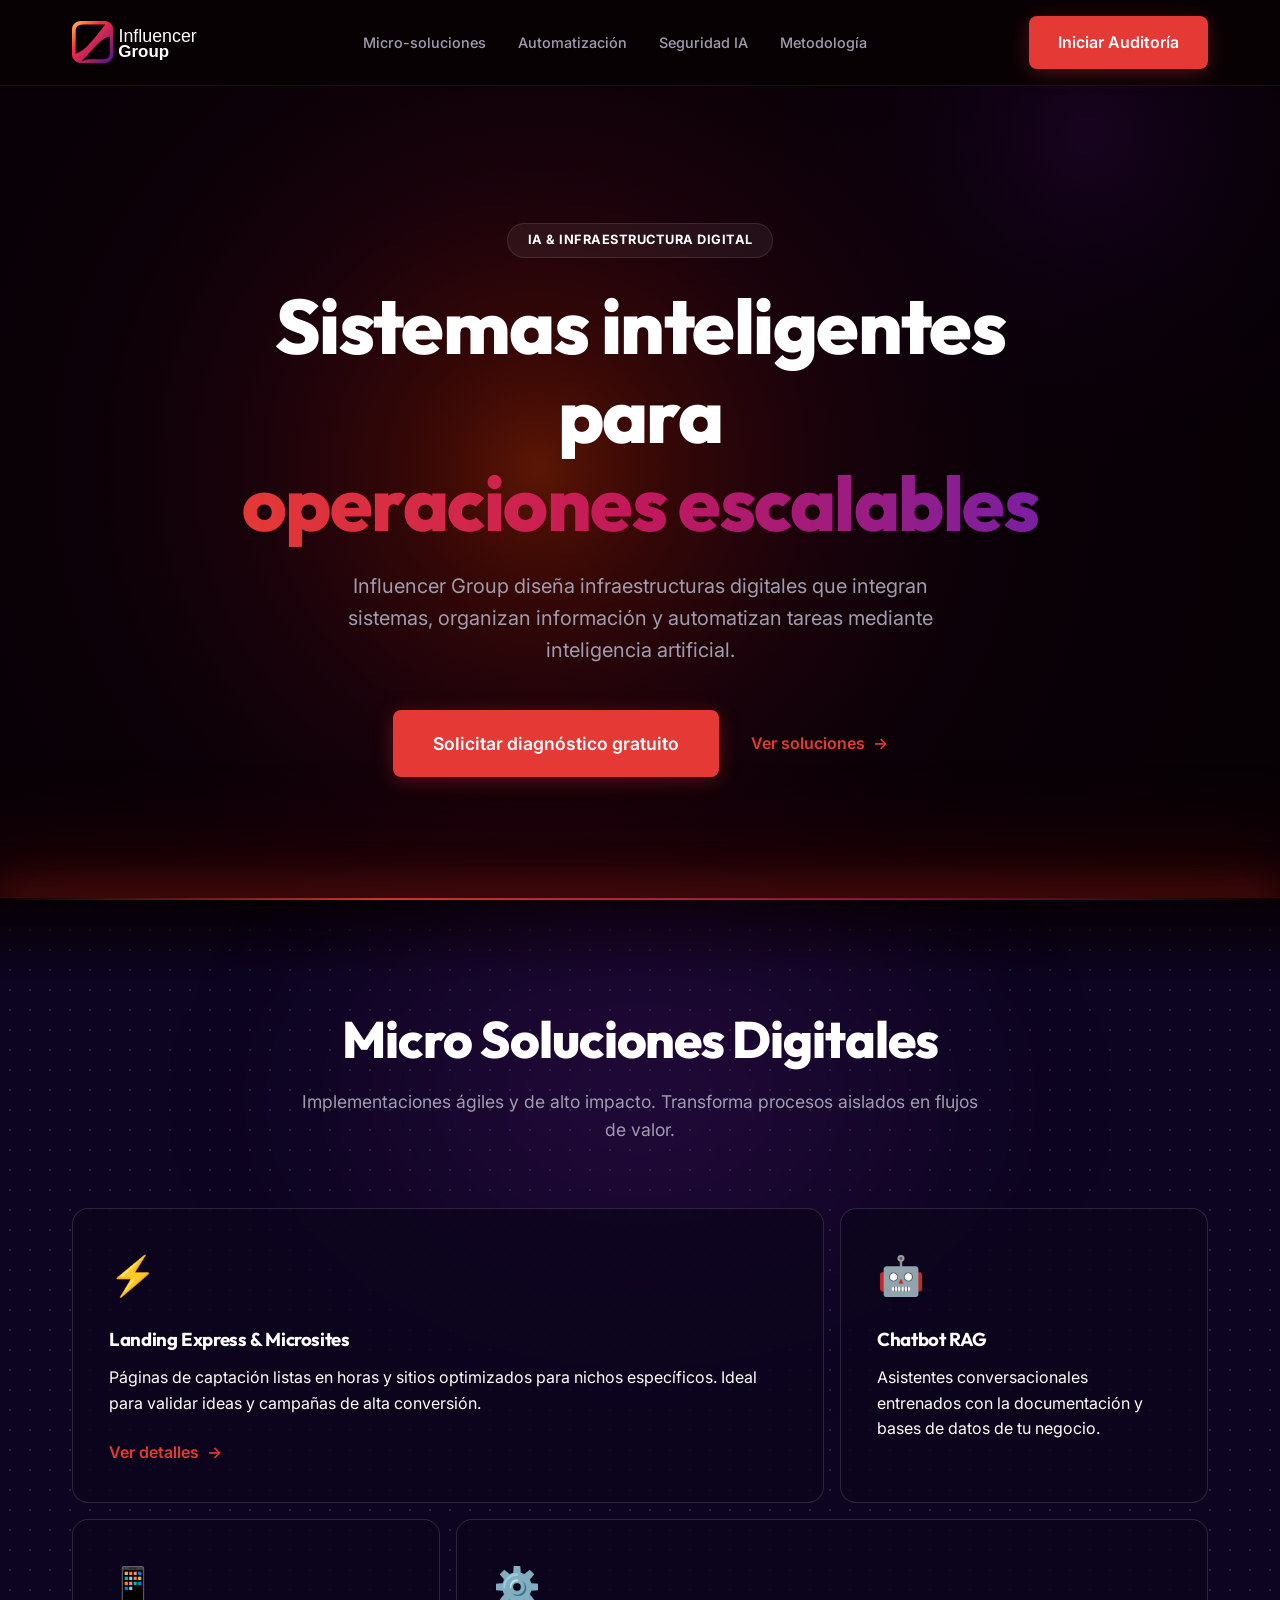
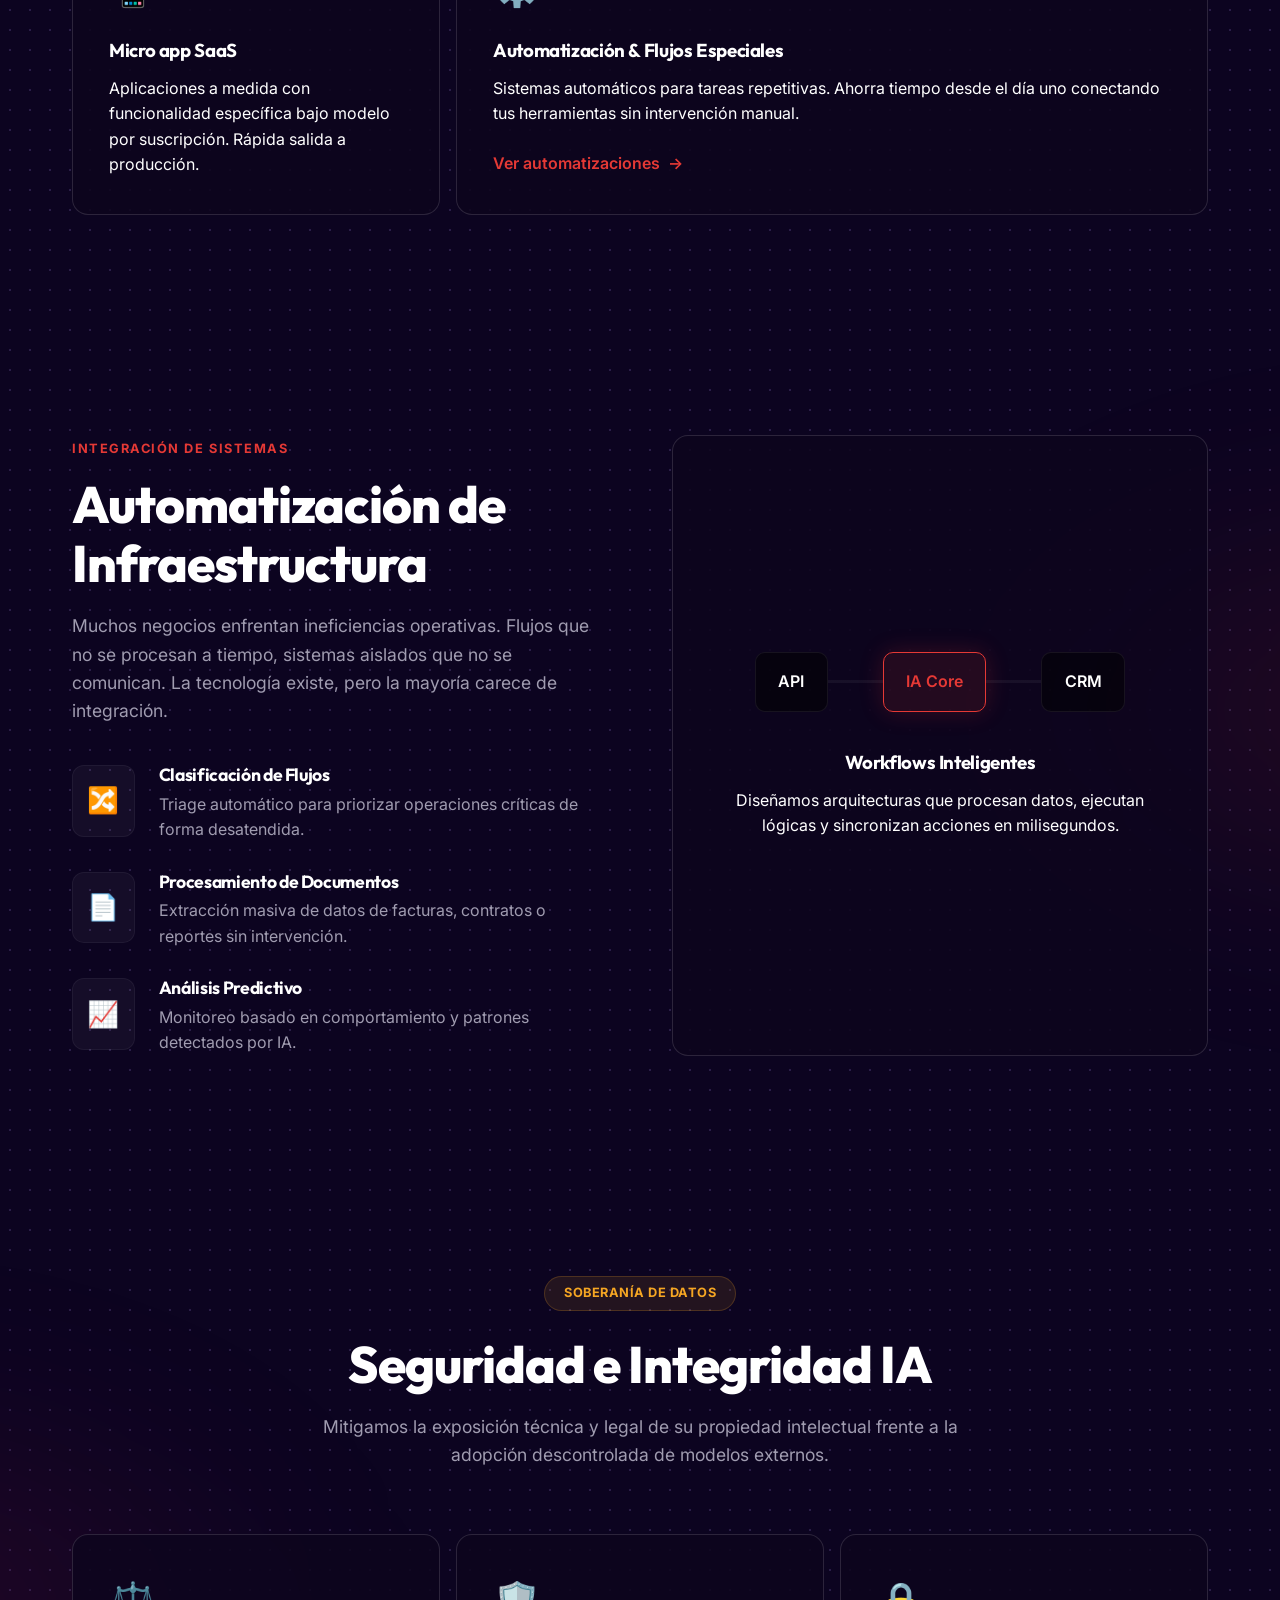
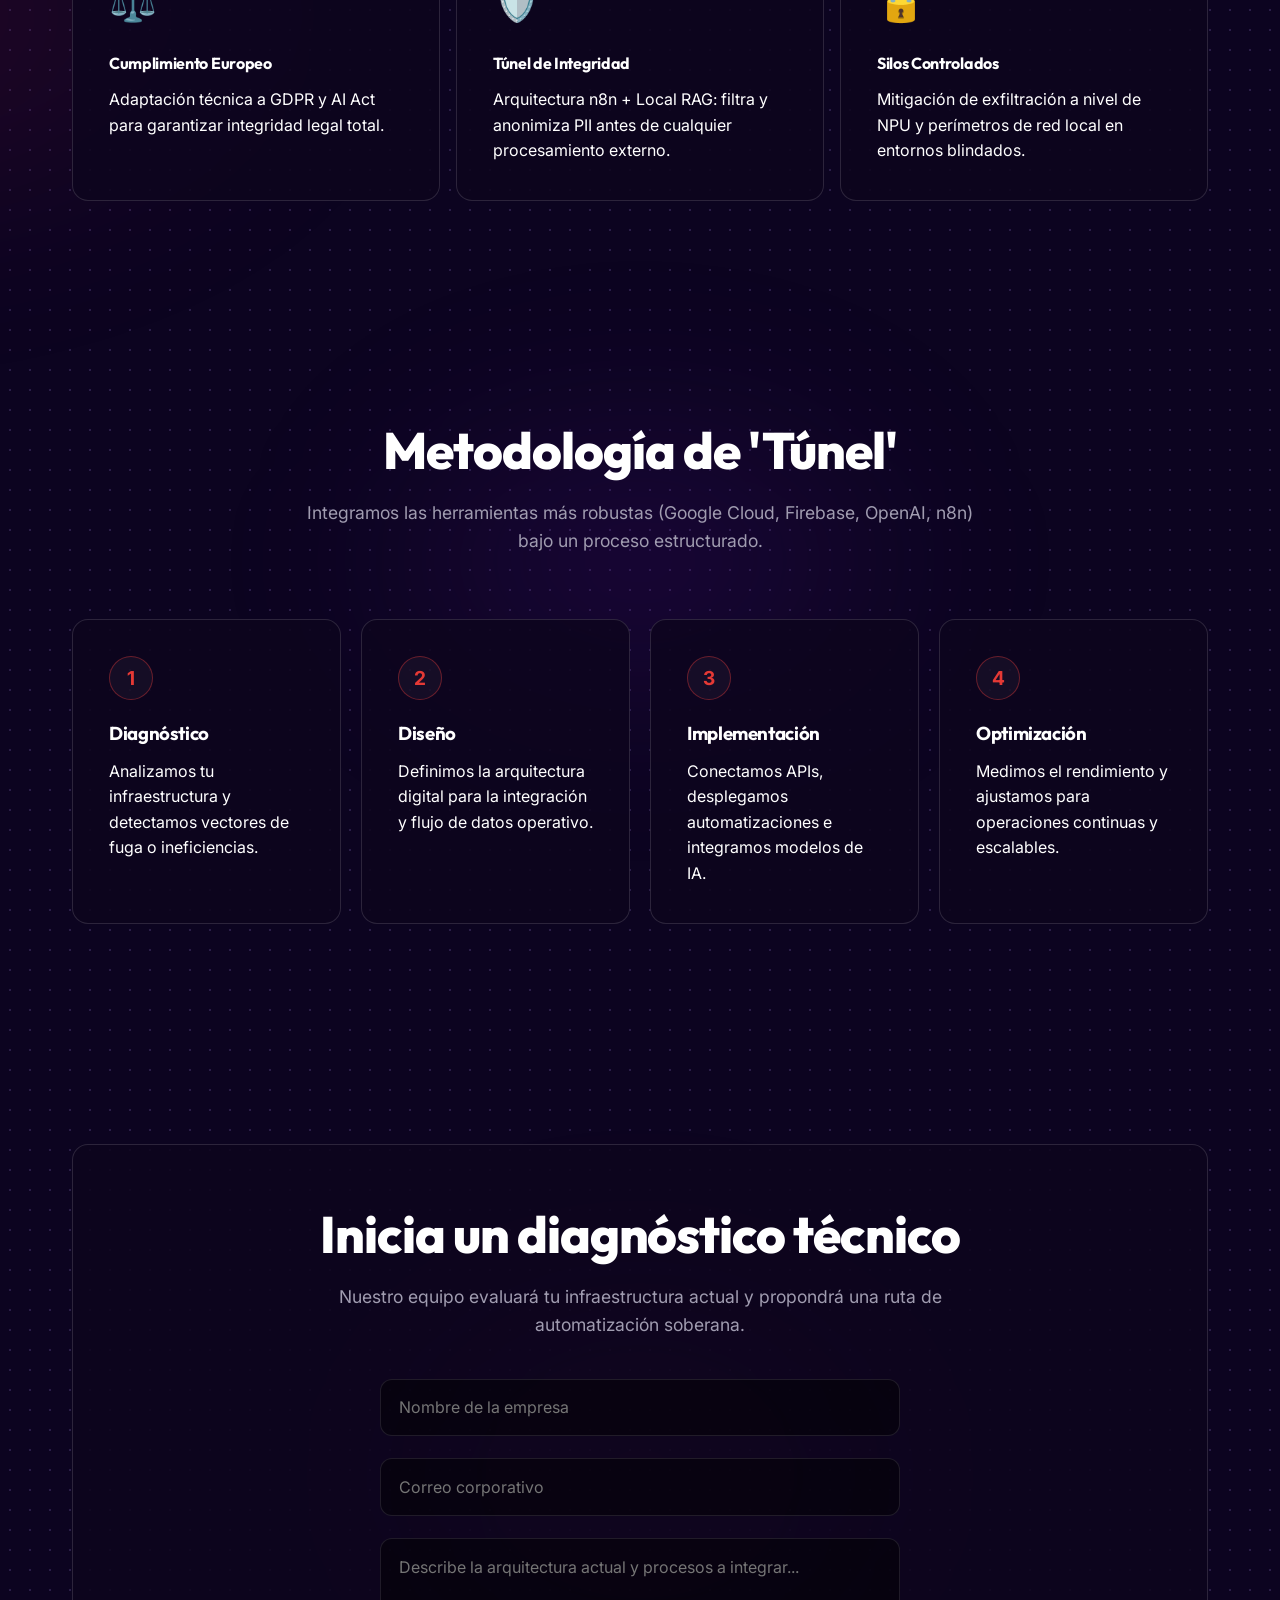
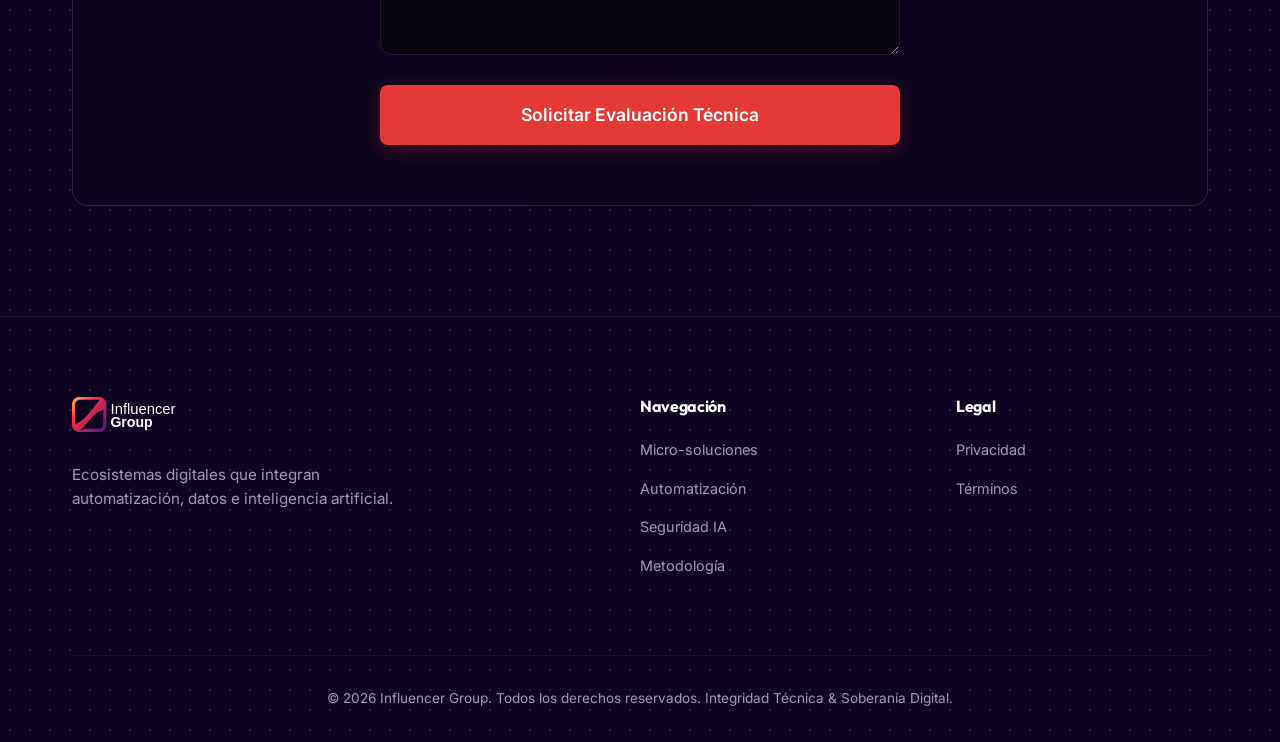
==== commit bca14b9f: "Add files via upload" ====
--- a/index.html
+++ b/index.html
@@ -12,7 +12,7 @@
 
 <header class="header">
     <div class="container header-container">
-        <a href="#" class="logo"><img src="./Logo Influencer Group.png" alt="Influencer Group"></a>
+        <a href="#" class="logo"><img src="./logo Influencer Group 2026 v1.svg" alt="Influencer Group"></a>
         <nav class="nav">
             <ul class="nav-list">
                 <li><a href="#micro-soluciones">Micro-soluciones</a></li>
@@ -57,7 +57,7 @@
                 <div class="card-icon">⚡</div>
                 <h3>Landing Express & Microsites</h3>
                 <p>Páginas de captación listas en horas y sitios optimizados para nichos específicos. Ideal para validar ideas y campañas de alta conversión.</p>
-                <a href="#contacto" class="btn-link mt-4">Comenzar proyecto <span class="arrow">→</span></a>
+                <a href="./landingexpress/index.html" class="btn-link mt-4">Ver detalles <span class="arrow">→</span></a>
             </div>
             <div class="bento-card bento-span-1 glass-card reveal" style="transition-delay:100ms">
                 <div class="card-icon">🤖</div>
@@ -177,7 +177,7 @@
     <div class="container">
         <div class="footer-grid">
             <div class="footer-brand">
-                <img src="./Logo Influencer Group.png" alt="Influencer Group" class="footer-logo">
+                <img src="./logo Influencer Group 2026 v1.svg" alt="Influencer Group" class="footer-logo">
                 <p>Ecosistemas digitales que integran automatización, datos e inteligencia artificial.</p>
             </div>
             <div class="footer-links">
--- a/style.css
+++ b/style.css
@@ -14,12 +14,14 @@
 }
 
 *{margin:0;padding:0;box-sizing:border-box;}
-html{scroll-behavior:smooth;}
-
+html{
+    scroll-behavior:smooth;
+    overflow-x:hidden; /* prevent any element from causing horizontal scroll */
+}
 body {
     font-family: var(--font-body);
     color: var(--text-main);
-    overflow-x: hidden;
+    overflow-x: hidden; /* belt AND suspenders */
     line-height: 1.6;
 }
 
@@ -62,19 +64,47 @@
 /* ─── HEADER ──────────────────────────────────────────── */
 .header{
     position:fixed;top:0;left:0;width:100%;z-index:1000;
-    background:rgba(8,2,4,.85);
+    background:rgba(8,2,4,.9);
     backdrop-filter:blur(20px);
-    border-bottom:1px solid rgba(255,255,255,.05);
-    padding:1.2rem 0;
+    -webkit-backdrop-filter:blur(20px);
+    border-bottom:1px solid rgba(255,255,255,.06);
+    padding:1rem 0;
     transition:var(--transition);
 }
-.header-container{display:flex;justify-content:space-between;align-items:center;}
-.logo img{height:40px;width:auto;object-fit:contain;}
-.nav-list{display:flex;gap:2.5rem;}
-.nav-list a{font-size:.95rem;font-weight:500;color:var(--text-muted);}
+.header-container{
+    display:flex;
+    justify-content:space-between;
+    align-items:center;
+    gap:1rem;
+}
+.logo{
+    display:flex;
+    align-items:center;
+    text-decoration:none;
+    flex-shrink:0;
+}
+.logo img{
+    height:42px;
+    width:auto;
+    object-fit:contain;
+    flex-shrink:0;
+}
+.nav-list{display:flex;gap:2rem;flex-wrap:nowrap;}
+.nav-list a{font-size:.9rem;font-weight:500;color:var(--text-muted);white-space:nowrap;}
 .nav-list a:hover{color:#fff;}
-.mobile-menu-btn{display:none;cursor:pointer;flex-direction:column;gap:6px;}
-.mobile-menu-btn span{width:28px;height:2px;background:var(--text-main);transition:var(--transition);}
+/* Hamburger: hidden by default, shown via media query */
+.mobile-menu-btn{
+    display:none;
+    cursor:pointer;
+    flex-direction:column;
+    justify-content:center;
+    gap:5px;
+    padding:8px;
+    flex-shrink:0;
+    z-index:1001;
+    position:relative;
+}
+.mobile-menu-btn span{display:block;width:24px;height:2px;background:#fff;border-radius:2px;transition:var(--transition);}
 
 /* ─── HERO ZONE ───────────────────────────────────────── */
 /* 
@@ -132,13 +162,14 @@
     background-image:radial-gradient(rgba(180,150,255,.18) 1px, transparent 1px);
     background-size:20px 20px;
     position:relative;
-}
-
-/* Top transition from hero into sections */
+    overflow-x:hidden; /* clip any glow pseudo-elements that bleed right */
+}
+
+/* Top transition from hero into sections — keep short so section titles aren't buried */
 .sections-bg::before{
     content:'';
     position:absolute;top:0;left:0;right:0;
-    height:160px;
+    height:80px;
     background:linear-gradient(to bottom,#070005,transparent);
     z-index:1;pointer-events:none;
 }
@@ -164,11 +195,12 @@
 #automatizacion::before{
     content:'';
     position:absolute;
-    top:10%;right:-100px;
-    width:700px;height:700px;
-    background:radial-gradient(ellipse at center,rgba(229,57,53,.12) 0%,transparent 65%);
+    top:10%;right:0; /* was right:-100px — that caused overflow */
+    width:600px;height:600px;
+    background:radial-gradient(ellipse at right center,rgba(229,57,53,.12) 0%,transparent 65%);
     pointer-events:none;z-index:0;
     filter:blur(80px);
+    transform:translateX(30%); /* push partially off-screen without overflow */
 }
 
 #seguridad{
@@ -177,11 +209,12 @@
 #seguridad::before{
     content:'';
     position:absolute;
-    top:20%;left:-100px;
-    width:700px;height:700px;
-    background:radial-gradient(ellipse at center,rgba(194,24,91,.14) 0%,transparent 65%);
+    top:20%;left:0; /* was left:-100px */
+    width:600px;height:600px;
+    background:radial-gradient(ellipse at left center,rgba(194,24,91,.14) 0%,transparent 65%);
     pointer-events:none;z-index:0;
     filter:blur(80px);
+    transform:translateX(-30%);
 }
 
 #proceso{
@@ -210,26 +243,38 @@
     filter:blur(80px);
 }
 
-/* ─── GLASS CARDS ─────────────────────────────────────── */
+/* ─── GLASS CARDS ──────────────────────────────────────── */
 .glass-card{
-    background:rgba(6,2,16,.8); /* very dark purple-tinted card */
-    border:1px solid rgba(255,255,255,.07);
+    background:rgba(14,5,30,.85);
+    border:1px solid rgba(255,255,255,.13); /* more visible border */
     border-radius:var(--glass-radius);
-    padding:40px;
+    padding:36px;
     transition:var(--transition);
     position:relative;
     overflow:hidden;
     z-index:2;
 }
 .glass-card:hover{
-    border-color:rgba(255,255,255,.14);
+    border-color:rgba(255,255,255,.25);
     transform:translateY(-4px);
-    box-shadow:0 20px 50px rgba(0,0,0,.6);
+    box-shadow:0 20px 50px rgba(0,0,0,.7);
 }
 .p-large{padding:60px;}
 
 /* ─── SECTIONS ────────────────────────────────────────── */
-.section{padding:110px 0;position:relative;z-index:2;}
+/* scroll-margin-top compensates for the fixed header height so anchor
+   links land with the section title visible, not hidden behind the nav */
+.section{
+    padding:110px 0;
+    position:relative;
+    z-index:2;
+    scroll-margin-top:80px;
+}
+/* Ensure section container content always sits above ambient glow ::before */
+.section > .container{
+    position:relative;
+    z-index:2;
+}
 .section-header{margin-bottom:4rem;}
 
 .grid{display:grid;gap:24px;}
@@ -238,10 +283,10 @@
 .align-center{align-items:center;}
 
 /* ─── BENTO GRID ──────────────────────────────────────── */
-.bento-grid{display:grid;grid-template-columns:repeat(3,1fr);gap:20px;}
+.bento-grid{display:grid;grid-template-columns:repeat(3,1fr);gap:16px;}
 .bento-span-2{grid-column:span 2;}
 .bento-span-1{grid-column:span 1;}
-.card-icon{font-size:2.8rem;margin-bottom:1.8rem;display:inline-block;}
+.card-icon{font-size:2.4rem;margin-bottom:1.4rem;display:inline-block;}
 
 /* ─── FEATURE ROWS ────────────────────────────────────── */
 .feature-rows{margin-top:2.5rem;display:flex;flex-direction:column;gap:1.8rem;}
@@ -288,24 +333,59 @@
 @media(max-width:1024px){
     .bento-grid,.grid-3{grid-template-columns:repeat(2,1fr);}
     .bento-span-2{grid-column:span 2;}
-    .hero-title{font-size:3.8rem;}
+    .hero-title{font-size:3.5rem;}
     .process-steps{grid-template-columns:repeat(2,1fr);}
     .section{padding:80px 0;}
 }
-@media(max-width:768px){
-    .nav{display:none;position:absolute;top:100%;left:0;width:100%;background:rgba(7,0,5,.98);backdrop-filter:blur(20px);padding:2rem;border-bottom:1px solid var(--glass-border);}
-    .nav.active{display:block;}
-    .nav-list{flex-direction:column;text-align:center;gap:1.5rem;}
+
+/* Tablet: hide desktop nav, show hamburger */
+@media(max-width:900px){
+    .nav{
+        display:none;
+        position:fixed;
+        top:0;left:0;
+        width:100%;height:100vh;
+        background:rgba(7,0,5,.97);
+        backdrop-filter:blur(24px);
+        -webkit-backdrop-filter:blur(24px);
+        flex-direction:column;
+        justify-content:center;
+        align-items:center;
+        z-index:999;
+        padding:2rem;
+    }
+    .nav.active{display:flex;}
+    .nav-list{flex-direction:column;text-align:center;gap:2rem;}
+    .nav-list a{font-size:1.4rem;color:#fff;}
     .mobile-menu-btn{display:flex;}
     .header .btn-primary{display:none;}
+}
+
+/* Mobile */
+@media(max-width:600px){
     .bento-grid,.grid-2,.grid-3,.process-steps{grid-template-columns:1fr;}
     .bento-span-2{grid-column:span 1;}
     .footer-grid{grid-template-columns:1fr;text-align:center;gap:2rem;}
     .footer-brand p{margin:0 auto;}
-    .hero-title{font-size:2.8rem;}
-    .hero-actions{flex-direction:column;}
-    .hero{padding-top:100px;text-align:center;}
-    .glass-card{padding:28px;}
+    .hero-title{font-size:2.4rem;}
+    .hero-subtitle{font-size:1.05rem;}
+    .hero-actions{flex-direction:column;gap:1rem;}
+    .hero{padding-top:90px;text-align:center;}
+    .glass-card{padding:22px;}
     .p-large{padding:28px;}
-    .section-title{font-size:2.2rem;}
-}
+    .section-title{font-size:2rem;}
+    .section{padding:56px 0;scroll-margin-top:70px;}
+    .section-header{margin-bottom:2rem;}
+    .section-desc{font-size:1rem;margin-bottom:1.5rem;}
+    .gap-large{gap:2rem!important;}
+    .bento-grid{gap:12px;}
+    .card-icon{font-size:2rem;margin-bottom:1rem;}
+    .feature-rows{gap:1.2rem;margin-top:1.5rem;}
+    .process-steps{gap:12px;}
+    .step-number{width:36px;height:36px;font-size:1rem;}
+    .workflow-animation{gap:0;}
+    .line{width:36px;}
+    .footer{padding:3rem 0 1.5rem;}
+    .footer-grid{gap:1.5rem;}
+    .footer-bottom{font-size:.8rem;}
+}
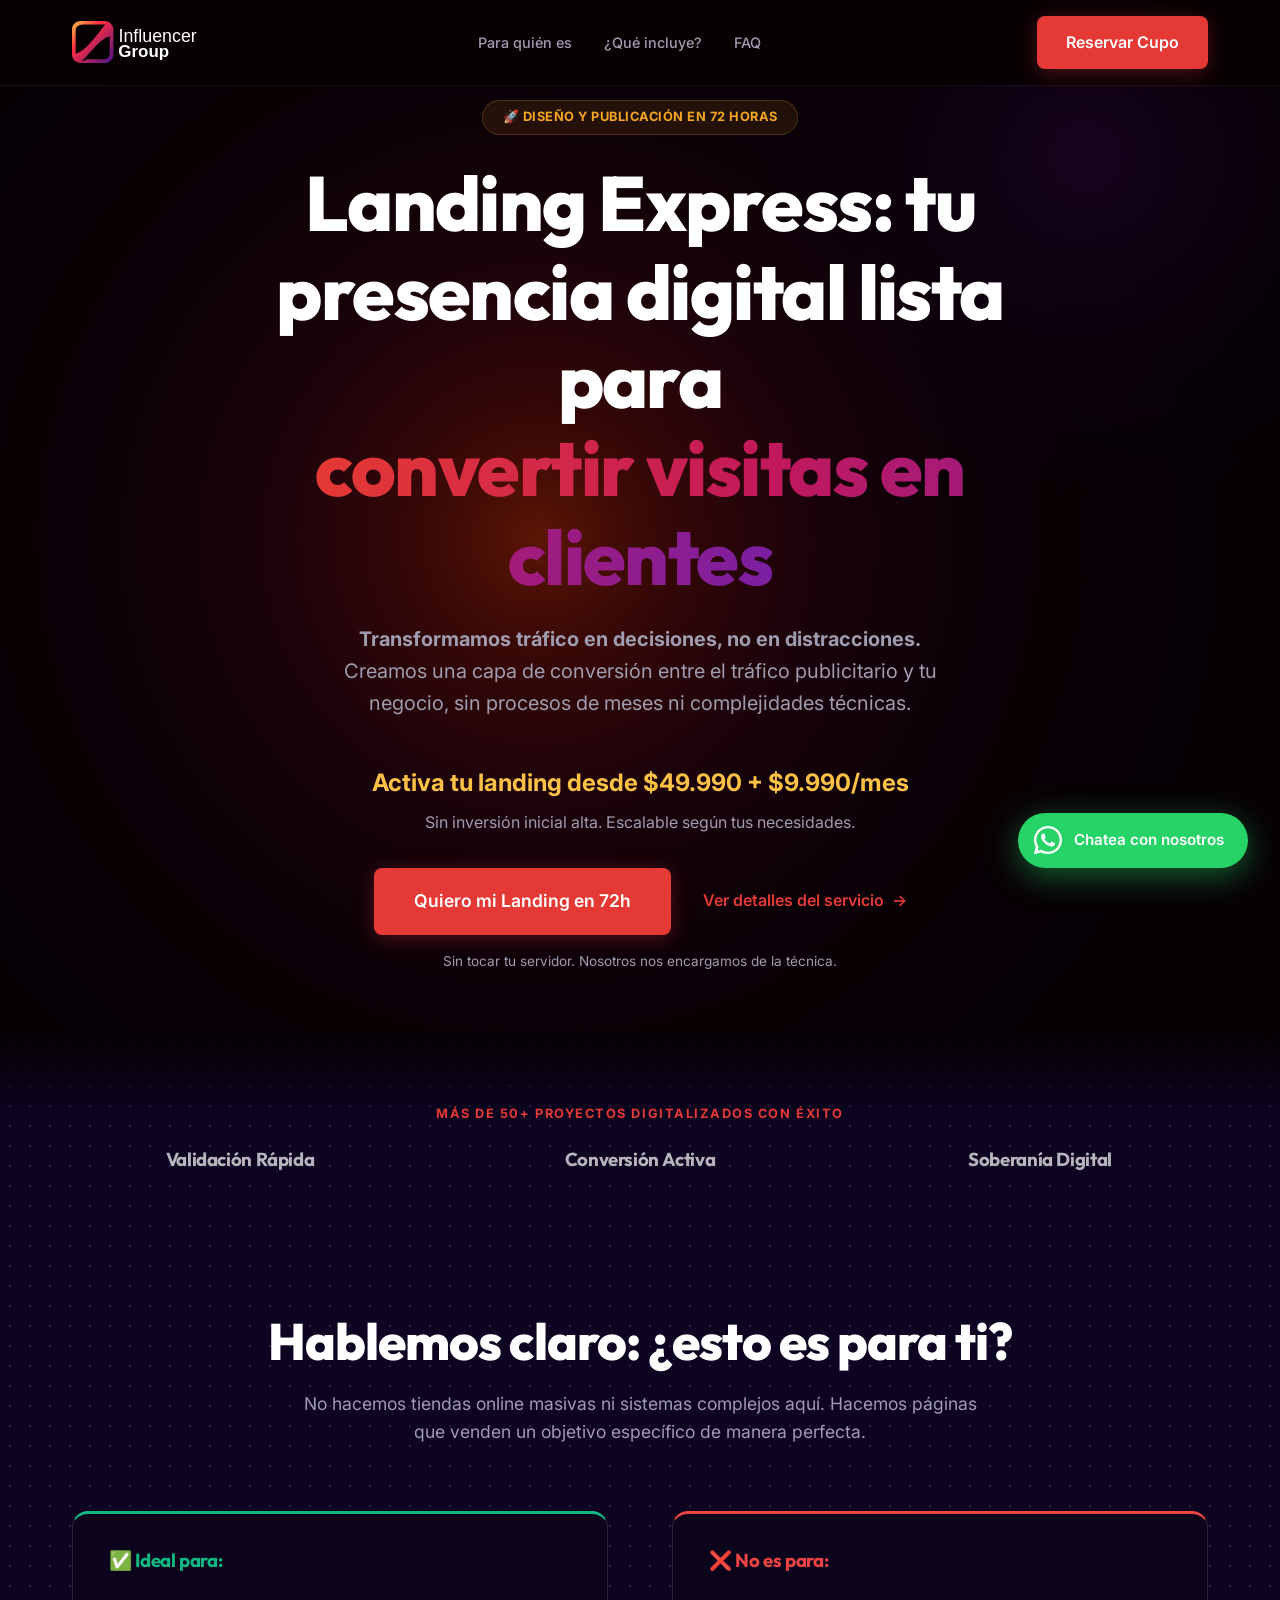
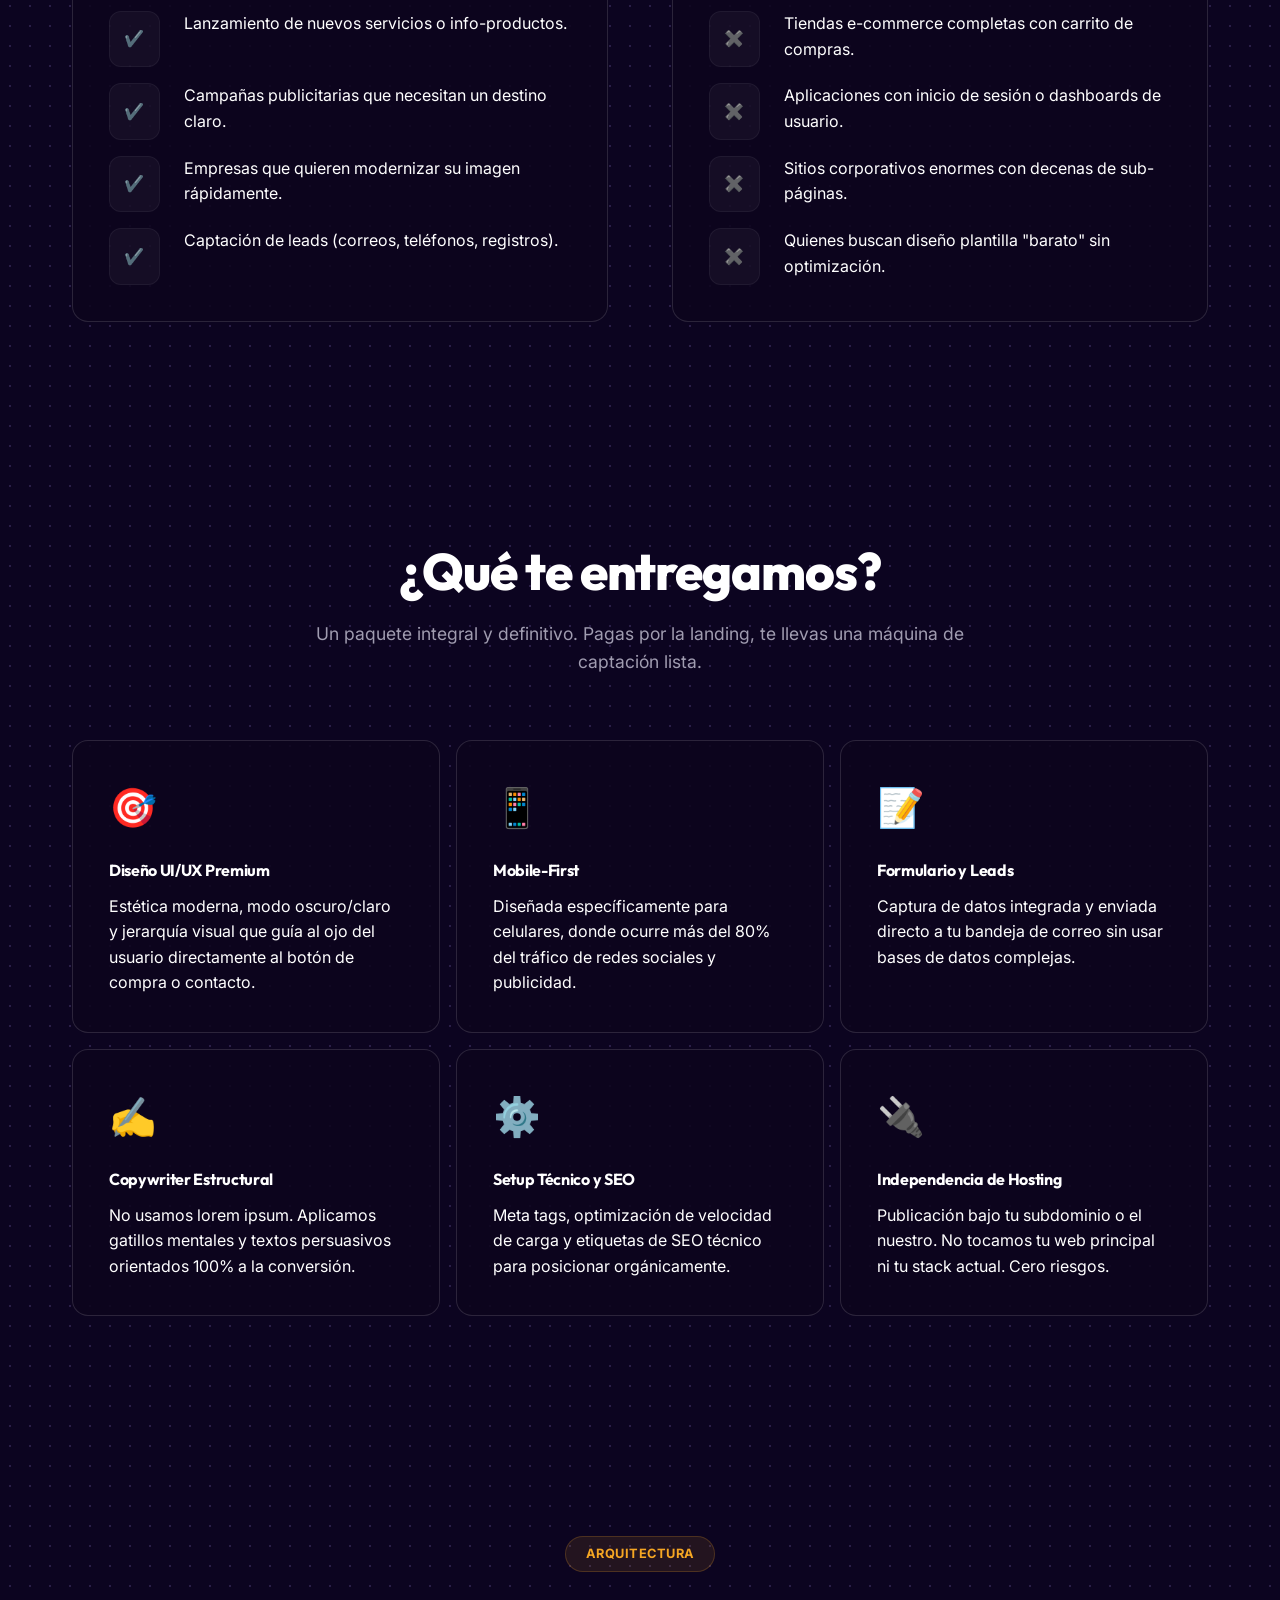
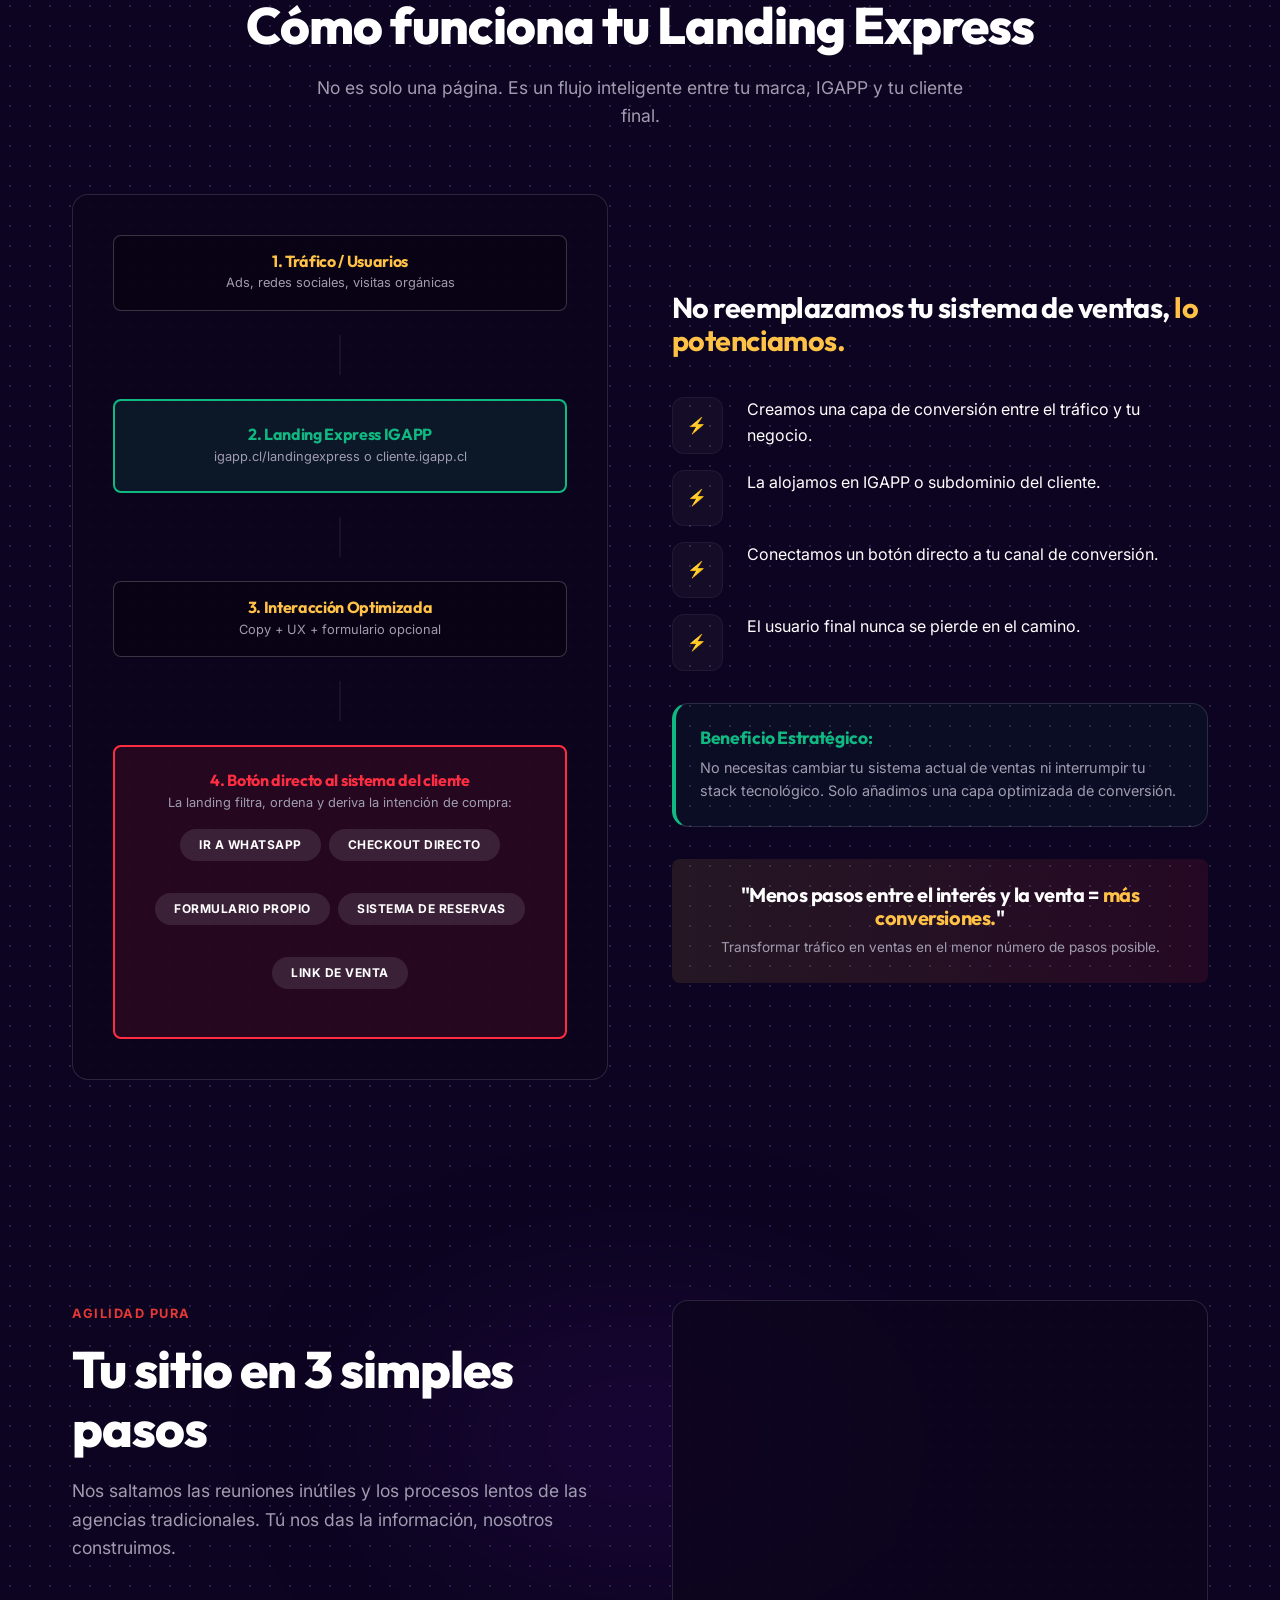
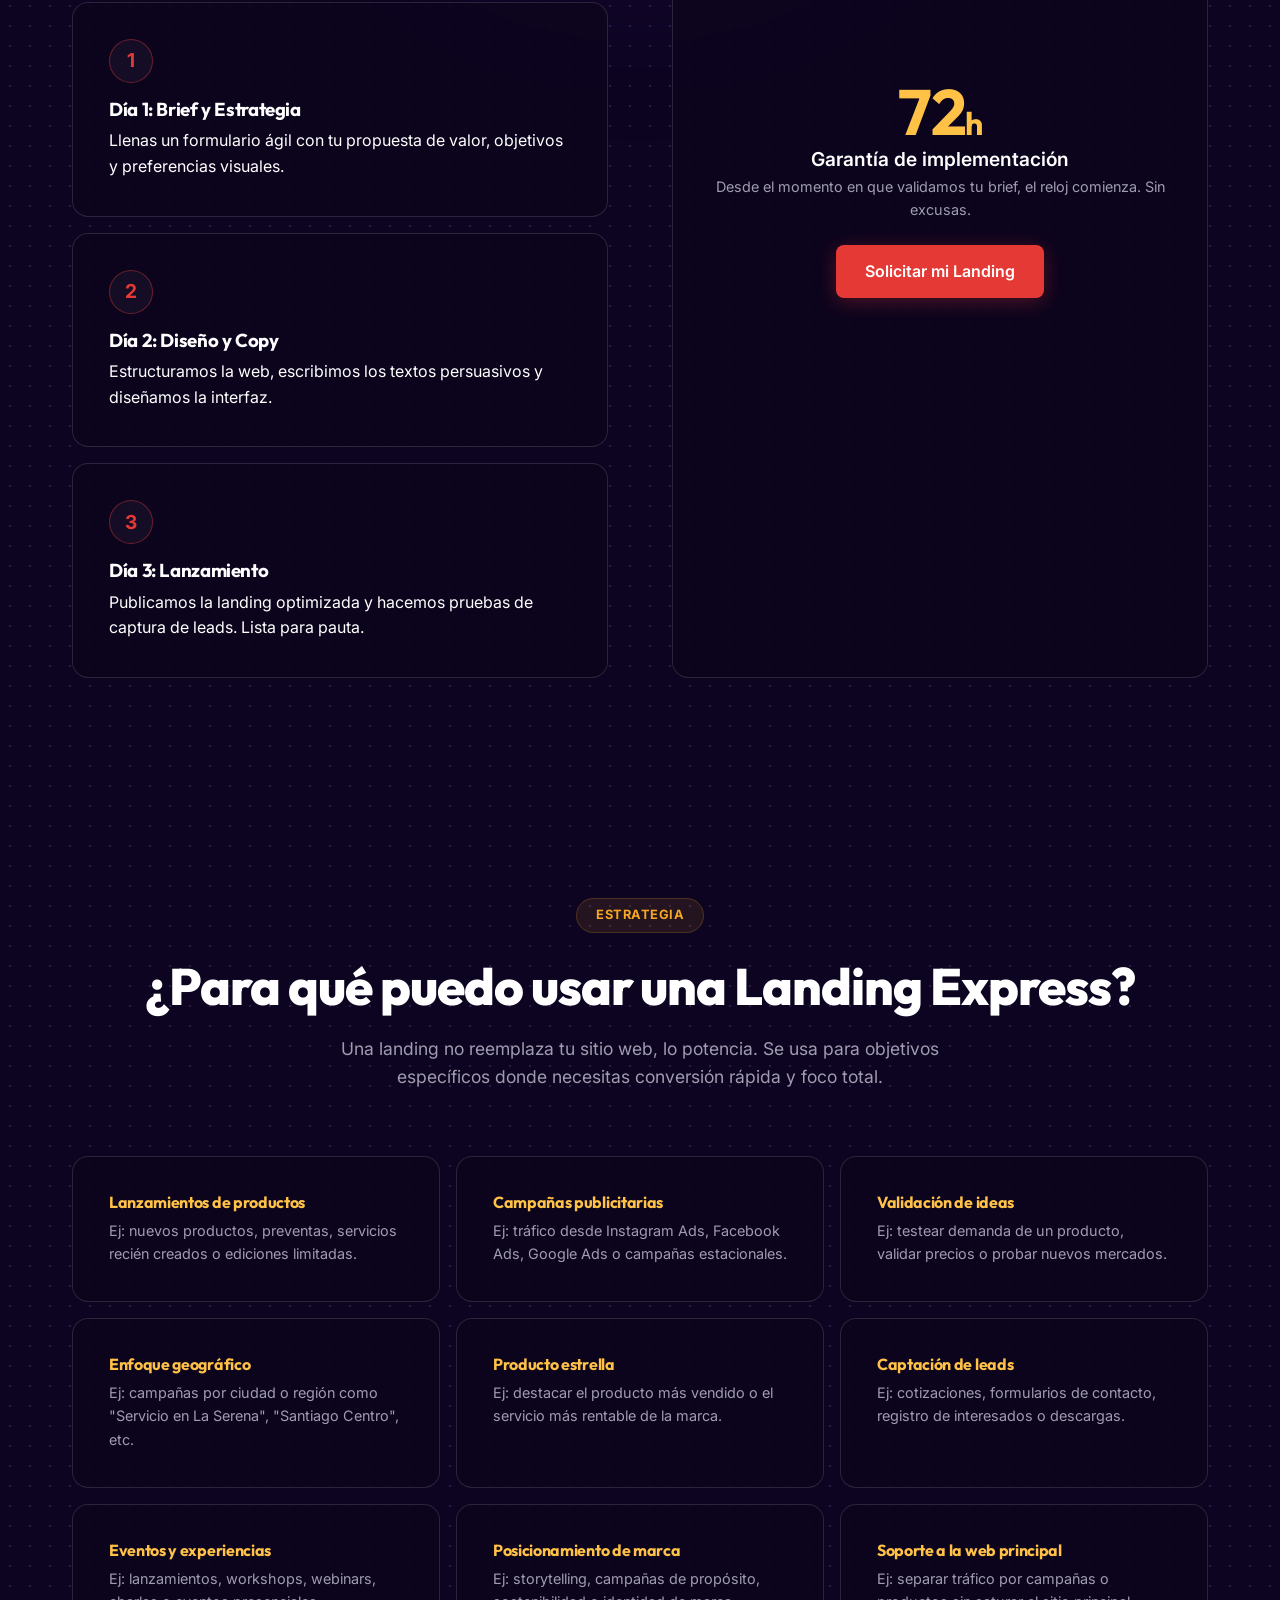
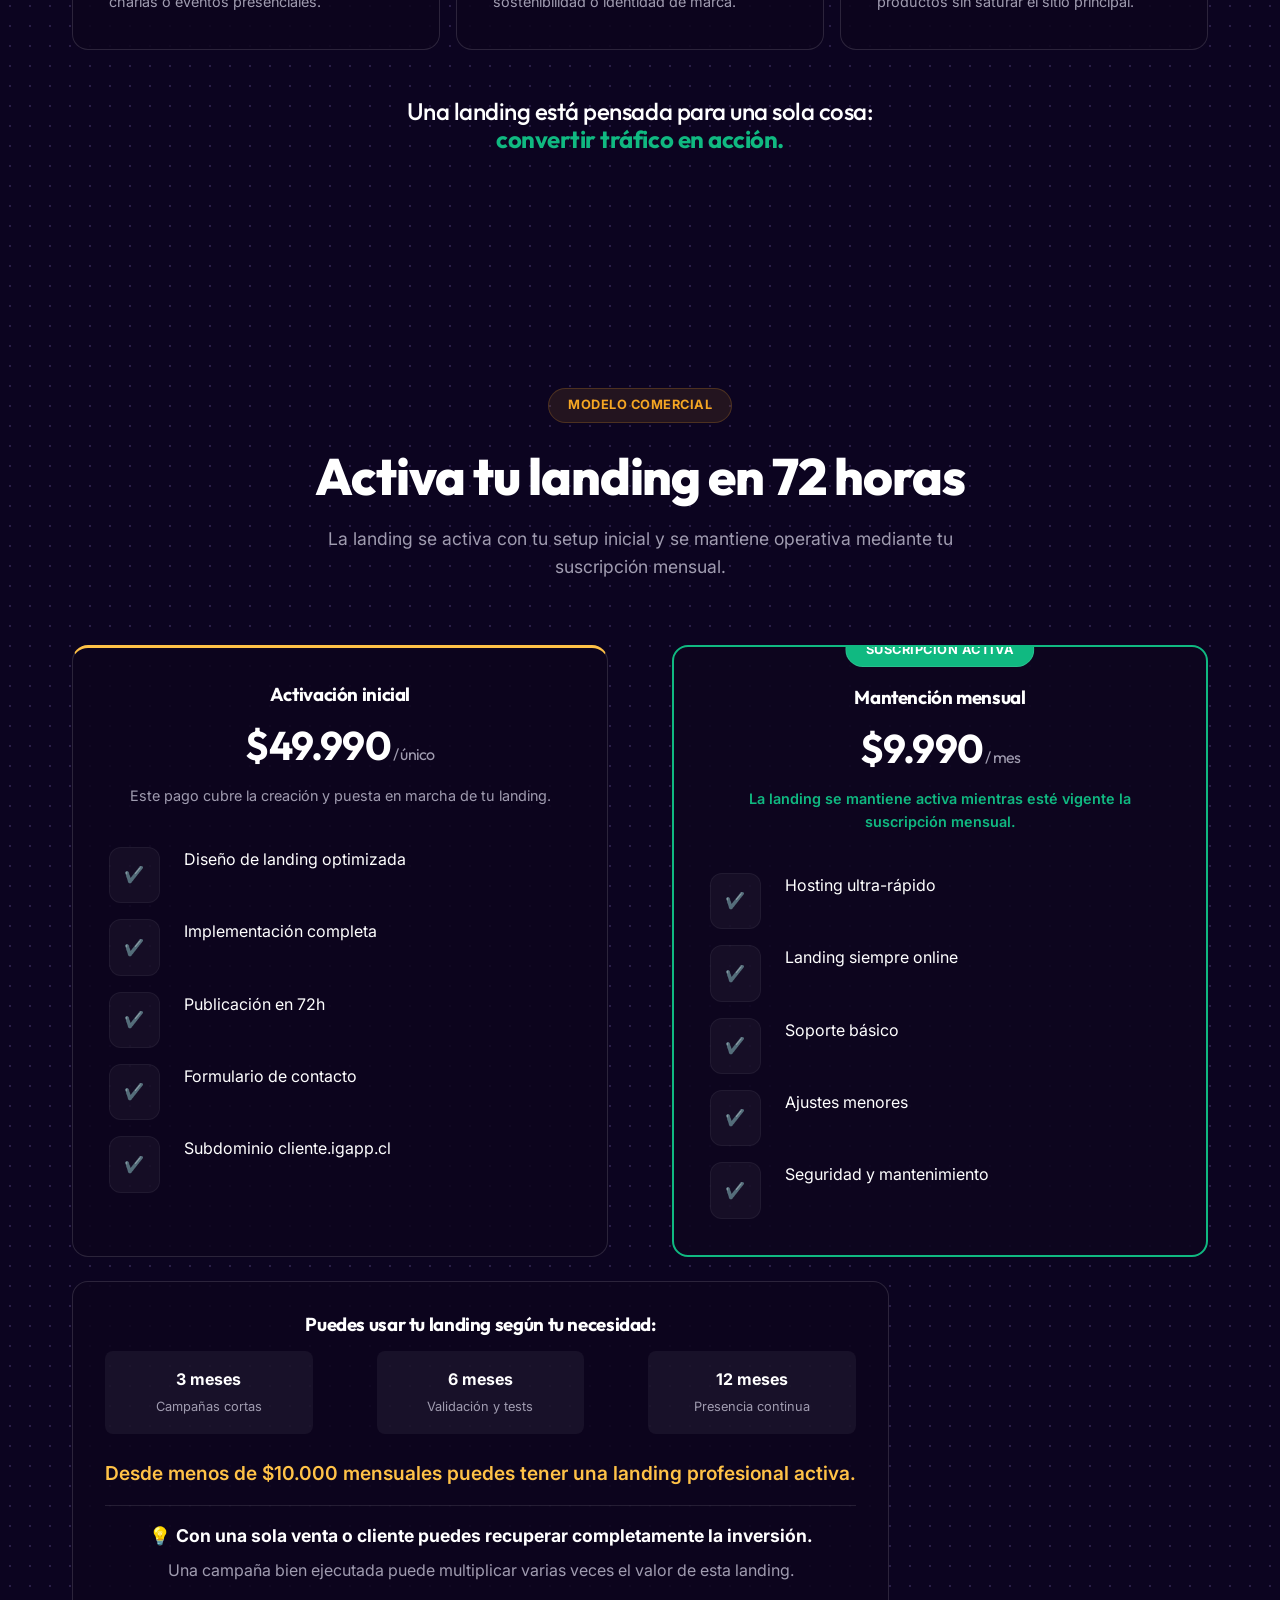
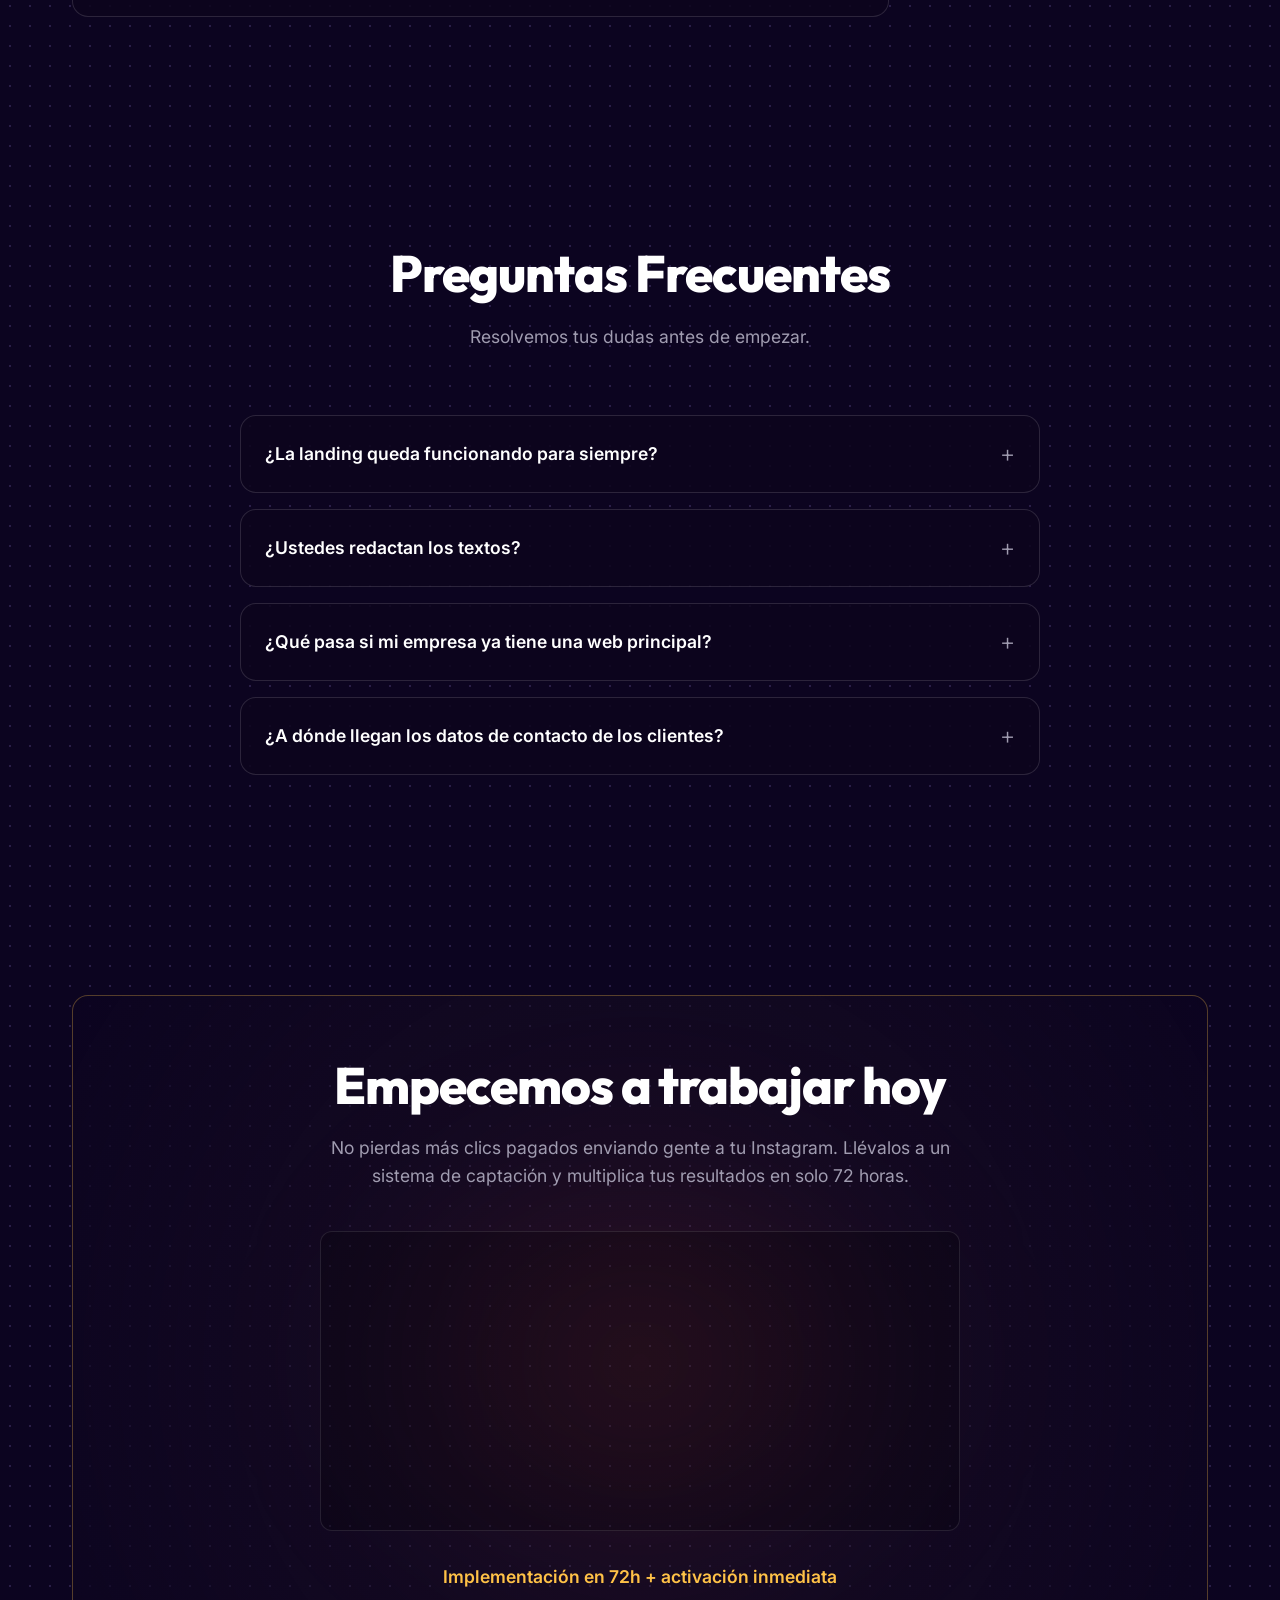
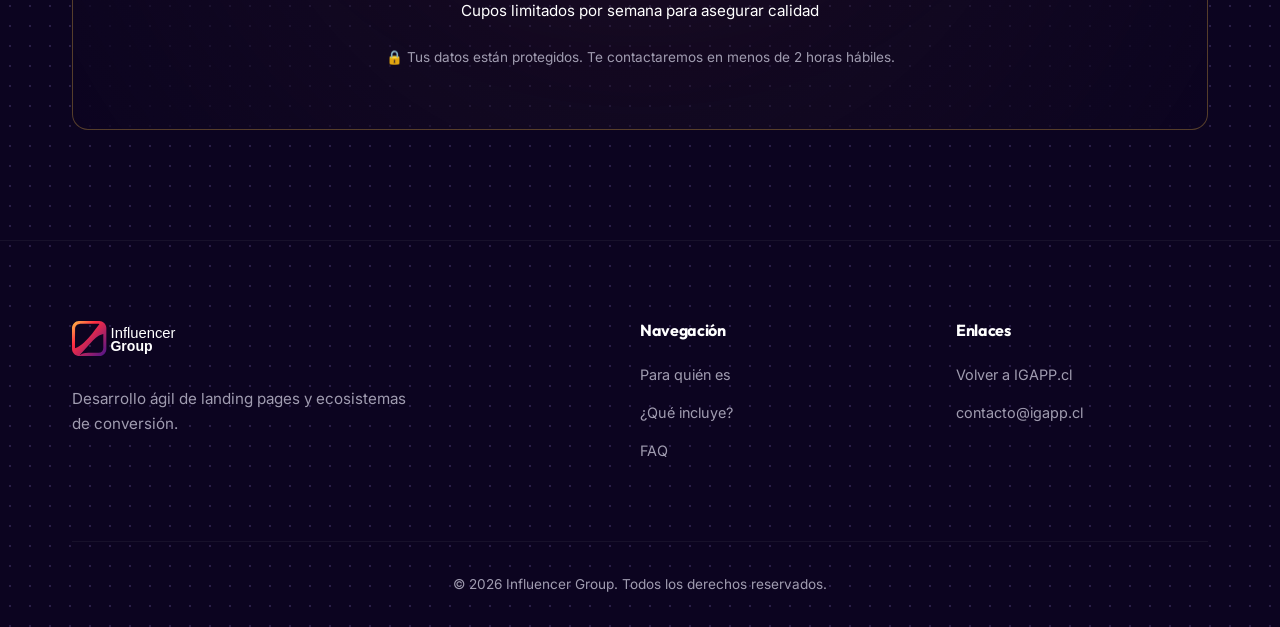
==== commit 0287c9af: "Add files via upload" ====
--- a/index.html
+++ b/index.html
@@ -3,172 +3,397 @@
 <head>
     <meta charset="UTF-8">
     <meta name="viewport" content="width=device-width, initial-scale=1.0">
-    <title>Influencer Group | Automatización e Infraestructura IA</title>
-    <meta name="description" content="Diseñamos infraestructuras digitales, automatizamos procesos y creamos micro-soluciones con IA.">
-    <link rel="stylesheet" href="style.css">
+    <title>Landing Express | Influencer Group</title>
+    <meta name="description" content="Obtén tu Landing Express profesional en 72 horas. Diseñada para convertir visitas en clientes con optimización UI/UX y copy persuasivo.">
+
+    <!-- Open Graph / Facebook / WhatsApp -->
+    <meta property="og:type" content="website">
+    <meta property="og:url" content="https://igapp.cl/landingexpress">
+    <meta property="og:title" content="Landing Express | Tu Web en 72 Horas">
+    <meta property="og:description" content="Tu presencia digital lista para convertir en 72 horas. Diseño premium, mobile-first y optimizado para ventas.">
+    <meta property="og:image" content="https://igapp.cl/Logo%20Influencer%20Whastapp.png">
+
+    <!-- Twitter -->
+    <meta property="twitter:card" content="summary_large_image">
+    <meta property="twitter:url" content="https://igapp.cl/landingexpress">
+    <meta property="twitter:title" content="Landing Express | Tu Web en 72 Horas">
+    <meta property="twitter:description" content="Tu presencia digital lista para convertir en 72 horas. Diseño premium, mobile-first y optimizado para ventas.">
+    <meta property="twitter:image" content="https://igapp.cl/Logo%20Influencer%20Whastapp.png">
+
+    <link rel="stylesheet" href="../style.css">
     <link href="https://fonts.googleapis.com/css2?family=Inter:wght@400;500;600&family=Outfit:wght@500;700;800&display=swap" rel="stylesheet">
 </head>
 <body>
 
 <header class="header">
     <div class="container header-container">
-        <a href="#" class="logo"><img src="./logo Influencer Group 2026 v1.svg" alt="Influencer Group"></a>
+        <a href="../" class="logo"><img src="../logo Influencer Group 2026 v1.svg" alt="Influencer Group"></a>
         <nav class="nav">
             <ul class="nav-list">
-                <li><a href="#micro-soluciones">Micro-soluciones</a></li>
-                <li><a href="#automatizacion">Automatización</a></li>
-                <li><a href="#seguridad">Seguridad IA</a></li>
-                <li><a href="#proceso">Metodología</a></li>
+                <li><a href="#para-quien">Para quién es</a></li>
+                <li><a href="#que-incluye">¿Qué incluye?</a></li>
+                <li><a href="#faq">FAQ</a></li>
             </ul>
         </nav>
-        <a href="#contacto" class="btn btn-primary">Iniciar Auditoría</a>
+        <a href="#contacto" class="btn btn-primary">Reservar Cupo</a>
         <div class="mobile-menu-btn"><span></span><span></span><span></span></div>
     </div>
 </header>
 
-<!-- HERO: near-black + massive warm red-orange glow -->
-<section class="hero" id="inicio">
+<section class="hero" id="inicio" style="padding-bottom: 4rem;">
     <canvas id="hero-canvas"></canvas>
     <div class="container text-center hero-inner">
         <div class="hero-content mx-auto">
-            <span class="badge">IA & Infraestructura Digital</span>
-            <h1 class="hero-title">Sistemas inteligentes para<br><span>operaciones escalables</span></h1>
-            <p class="hero-subtitle">Influencer Group diseña infraestructuras digitales que integran sistemas, organizan información y automatizan tareas mediante inteligencia artificial.</p>
+            <span class="badge badge-warning" style="font-weight: 700;">🚀 Diseño y publicación en 72 Horas</span>
+            <h1 class="hero-title">Landing Express: tu presencia digital lista para<br><span>convertir visitas en clientes</span></h1>
+            <p class="hero-subtitle"><strong>Transformamos tráfico en decisiones, no en distracciones.</strong> Creamos una capa de conversión entre el tráfico publicitario y tu negocio, sin procesos de meses ni complejidades técnicas.</p>
+            <div style="margin: 2rem 0;">
+                <p style="font-size: 1.5rem; font-weight: 700; color: #FFC247; margin: 0;">Activa tu landing desde $49.990 + $9.990/mes</p>
+                <p style="color: var(--text-muted); font-size: 1rem; margin-top: 0.5rem;">Sin inversión inicial alta. Escalable según tus necesidades.</p>
+            </div>
             <div class="hero-actions">
-                <a href="#contacto" class="btn btn-primary btn-large">Solicitar diagnóstico gratuito</a>
-                <a href="#micro-soluciones" class="btn-link">Ver soluciones <span class="arrow">→</span></a>
-            </div>
-        </div>
-    </div>
-    <div class="hero-horizon"></div>
-</section>
-
-<!-- SECTIONS WRAPPER: deep purple + dots background -->
+                <a href="#contacto" class="btn btn-primary btn-large">Quiero mi Landing en 72h</a>
+                <a href="#para-quien" class="btn-link">Ver detalles del servicio <span class="arrow">→</span></a>
+            </div>
+            <p style="margin-top: 1rem; font-size: 0.85rem; color: var(--text-muted);">Sin tocar tu servidor. Nosotros nos encargamos de la técnica.</p>
+        </div>
+    </div>
+</section>
+
 <div class="sections-bg">
 
-<section class="section" id="micro-soluciones">
+<!-- PRUEBA SOCIAL -->
+<section class="section" style="padding: 4rem 0 2rem;">
+    <div class="container text-center reveal">
+        <p class="eyebrow" style="margin-bottom: 1.5rem;">Más de 50+ proyectos digitalizados con éxito</p>
+        <div class="grid grid-3 align-center gap-large" style="opacity: 0.7;">
+            <div><h3 style="font-family: 'Outfit'; margin:0;">Validación Rápida</h3></div>
+            <div><h3 style="font-family: 'Outfit'; margin:0;">Conversión Activa</h3></div>
+            <div><h3 style="font-family: 'Outfit'; margin:0;">Soberanía Digital</h3></div>
+        </div>
+    </div>
+</section>
+
+<!-- SECCIÓN PARA QUIÉN ES / NO ES -->
+<section class="section" id="para-quien">
     <div class="container">
         <div class="section-header text-center reveal">
-            <h2 class="section-title">Micro Soluciones Digitales</h2>
-            <p class="section-desc mx-auto">Implementaciones ágiles y de alto impacto. Transforma procesos aislados en flujos de valor.</p>
-        </div>
-        <div class="bento-grid">
-            <div class="bento-card bento-span-2 glass-card reveal">
-                <div class="card-icon">⚡</div>
-                <h3>Landing Express & Microsites</h3>
-                <p>Páginas de captación listas en horas y sitios optimizados para nichos específicos. Ideal para validar ideas y campañas de alta conversión.</p>
-                <a href="./landingexpress/index.html" class="btn-link mt-4">Ver detalles <span class="arrow">→</span></a>
-            </div>
-            <div class="bento-card bento-span-1 glass-card reveal" style="transition-delay:100ms">
-                <div class="card-icon">🤖</div>
-                <h3>Chatbot RAG</h3>
-                <p>Asistentes conversacionales entrenados con la documentación y bases de datos de tu negocio.</p>
-            </div>
-            <div class="bento-card bento-span-1 glass-card reveal">
+            <h2 class="section-title">Hablemos claro: ¿esto es para ti?</h2>
+            <p class="section-desc mx-auto">No hacemos tiendas online masivas ni sistemas complejos aquí. Hacemos páginas que venden un objetivo específico de manera perfecta.</p>
+        </div>
+        <div class="grid grid-2 gap-large mt-4">
+            <div class="glass-card reveal" style="border-top: 3px solid #10b981;">
+                <h3 style="color: #10b981; margin-bottom: 1.5rem;">✅ Ideal para:</h3>
+                <ul class="feature-rows" style="gap: 1rem;">
+                    <li class="feature-row" style="padding:0; border:none; background:transparent;"><div class="feature-icon" style="font-size:1rem;">✔️</div><div>Lanzamiento de nuevos servicios o info-productos.</div></li>
+                    <li class="feature-row" style="padding:0; border:none; background:transparent;"><div class="feature-icon" style="font-size:1rem;">✔️</div><div>Campañas publicitarias que necesitan un destino claro.</div></li>
+                    <li class="feature-row" style="padding:0; border:none; background:transparent;"><div class="feature-icon" style="font-size:1rem;">✔️</div><div>Empresas que quieren modernizar su imagen rápidamente.</div></li>
+                    <li class="feature-row" style="padding:0; border:none; background:transparent;"><div class="feature-icon" style="font-size:1rem;">✔️</div><div>Captación de leads (correos, teléfonos, registros).</div></li>
+                </ul>
+            </div>
+            <div class="glass-card reveal" style="border-top: 3px solid #ef4444; transition-delay:100ms">
+                <h3 style="color: #ef4444; margin-bottom: 1.5rem;">❌ No es para:</h3>
+                <ul class="feature-rows" style="gap: 1rem;">
+                    <li class="feature-row" style="padding:0; border:none; background:transparent;"><div class="feature-icon" style="font-size:1rem;">✖️</div><div>Tiendas e-commerce completas con carrito de compras.</div></li>
+                    <li class="feature-row" style="padding:0; border:none; background:transparent;"><div class="feature-icon" style="font-size:1rem;">✖️</div><div>Aplicaciones con inicio de sesión o dashboards de usuario.</div></li>
+                    <li class="feature-row" style="padding:0; border:none; background:transparent;"><div class="feature-icon" style="font-size:1rem;">✖️</div><div>Sitios corporativos enormes con decenas de sub-páginas.</div></li>
+                    <li class="feature-row" style="padding:0; border:none; background:transparent;"><div class="feature-icon" style="font-size:1rem;">✖️</div><div>Quienes buscan diseño plantilla "barato" sin optimización.</div></li>
+                </ul>
+            </div>
+        </div>
+    </div>
+</section>
+
+<!-- 2. ¿QUÉ INCLUYE? -->
+<section class="section" id="que-incluye">
+    <div class="container">
+        <div class="section-header text-center reveal">
+            <h2 class="section-title">¿Qué te entregamos?</h2>
+            <p class="section-desc mx-auto">Un paquete integral y definitivo. Pagas por la landing, te llevas una máquina de captación lista.</p>
+        </div>
+        <div class="bento-grid grid-3">
+            <div class="bento-card glass-card reveal">
+                <div class="card-icon">🎯</div>
+                <h4>Diseño UI/UX Premium</h4>
+                <p>Estética moderna, modo oscuro/claro y jerarquía visual que guía al ojo del usuario directamente al botón de compra o contacto.</p>
+            </div>
+            <div class="bento-card glass-card reveal" style="transition-delay:100ms">
                 <div class="card-icon">📱</div>
-                <h3>Micro app SaaS</h3>
-                <p>Aplicaciones a medida con funcionalidad específica bajo modelo por suscripción. Rápida salida a producción.</p>
-            </div>
-            <div class="bento-card bento-span-2 glass-card reveal" style="transition-delay:100ms">
+                <h4>Mobile-First</h4>
+                <p>Diseñada específicamente para celulares, donde ocurre más del 80% del tráfico de redes sociales y publicidad.</p>
+            </div>
+            <div class="bento-card glass-card reveal" style="transition-delay:200ms">
+                <div class="card-icon">📝</div>
+                <h4>Formulario y Leads</h4>
+                <p>Captura de datos integrada y enviada directo a tu bandeja de correo sin usar bases de datos complejas.</p>
+            </div>
+            <div class="bento-card glass-card reveal">
+                <div class="card-icon">✍️</div>
+                <h4>Copywriter Estructural</h4>
+                <p>No usamos lorem ipsum. Aplicamos gatillos mentales y textos persuasivos orientados 100% a la conversión.</p>
+            </div>
+            <div class="bento-card glass-card reveal" style="transition-delay:100ms">
                 <div class="card-icon">⚙️</div>
-                <h3>Automatización & Flujos Especiales</h3>
-                <p>Sistemas automáticos para tareas repetitivas. Ahorra tiempo desde el día uno conectando tus herramientas sin intervención manual.</p>
-                <a href="#contacto" class="btn-link mt-4">Ver automatizaciones <span class="arrow">→</span></a>
-            </div>
-        </div>
-    </div>
-</section>
-
-<section class="section" id="automatizacion">
+                <h4>Setup Técnico y SEO</h4>
+                <p>Meta tags, optimización de velocidad de carga y etiquetas de SEO técnico para posicionar orgánicamente.</p>
+            </div>
+            <div class="bento-card glass-card reveal" style="transition-delay:200ms">
+                <div class="card-icon">🔌</div>
+                <h4>Independencia de Hosting</h4>
+                <p>Publicación bajo tu subdominio o el nuestro. No tocamos tu web principal ni tu stack actual. Cero riesgos.</p>
+            </div>
+        </div>
+    </div>
+</section>
+
+<!-- WORKFLOW / CÓMO FUNCIONA -->
+<section class="section" id="workflow">
+    <div class="container">
+        <div class="section-header text-center reveal">
+            <span class="badge badge-warning">Arquitectura</span>
+            <h2 class="section-title">Cómo funciona tu Landing Express</h2>
+            <p class="section-desc mx-auto">No es solo una página. Es un flujo inteligente entre tu marca, IGAPP y tu cliente final.</p>
+        </div>
+        
+        <div class="grid grid-2 align-center gap-large mt-4">
+            <!-- DIAGRAMA VISUAL -->
+            <div class="glass-card reveal" style="padding: 2.5rem; text-align: center;">
+                <div style="display:flex; flex-direction:column; align-items:center; gap: 1rem;">
+                    
+                    <div style="border: 1px solid rgba(255,255,255,0.2); border-radius: 8px; padding: 1rem; width: 100%; background: rgba(0,0,0,0.3);">
+                        <h4 style="color: #FFC247; margin-bottom: 0.2rem;">1. Tráfico / Usuarios</h4>
+                        <p style="font-size: 0.8rem; color: var(--text-muted); margin:0;">Ads, redes sociales, visitas orgánicas</p>
+                    </div>
+                    
+                    <div class="tech-arrow"></div>
+                    
+                    <div class="tech-node" style="border: 2px solid #10b981; border-radius: 8px; padding: 1.5rem; width: 100%; background: rgba(16, 185, 129, 0.1);">
+                        <h4 style="color: #10b981; margin-bottom: 0.2rem;">2. Landing Express IGAPP</h4>
+                        <p style="font-size: 0.8rem; color: var(--text-muted); margin:0;">igapp.cl/landingexpress o cliente.igapp.cl</p>
+                    </div>
+                    
+                    <div class="tech-arrow" style="animation-delay: 0.5s;"></div>
+                    
+                    <div style="border: 1px solid rgba(255,255,255,0.2); border-radius: 8px; padding: 1rem; width: 100%; background: rgba(0,0,0,0.3);">
+                        <h4 style="color: #FFC247; margin-bottom: 0.2rem;">3. Interacción Optimizada</h4>
+                        <p style="font-size: 0.8rem; color: var(--text-muted); margin:0;">Copy + UX + formulario opcional</p>
+                    </div>
+
+                    <div class="tech-arrow" style="animation-delay: 1s;"></div>
+                    
+                    <div style="border: 2px solid #FF2D41; border-radius: 8px; padding: 1.5rem; width: 100%; background: rgba(255, 45, 65, 0.1);">
+                        <h4 style="color: #FF2D41; margin-bottom: 0.2rem;">4. Botón directo al sistema del cliente</h4>
+                        <p style="font-size: 0.8rem; color: var(--text-muted); margin:0; margin-bottom: 1rem;">La landing filtra, ordena y deriva la intención de compra:</p>
+                        <div style="display: flex; flex-wrap: wrap; gap: 0.5rem; justify-content: center;">
+                            <span class="badge" style="background: rgba(255,255,255,0.1); border:none; font-size:0.75rem;">Ir a WhatsApp</span>
+                            <span class="badge" style="background: rgba(255,255,255,0.1); border:none; font-size:0.75rem;">Checkout Directo</span>
+                            <span class="badge" style="background: rgba(255,255,255,0.1); border:none; font-size:0.75rem;">Formulario Propio</span>
+                            <span class="badge" style="background: rgba(255,255,255,0.1); border:none; font-size:0.75rem;">Sistema de Reservas</span>
+                            <span class="badge" style="background: rgba(255,255,255,0.1); border:none; font-size:0.75rem;">Link de Venta</span>
+                        </div>
+                    </div>
+                    
+                </div>
+            </div>
+            
+            <!-- EXPLICACION -->
+            <div class="reveal">
+                <h3 style="font-size: 1.8rem; margin-bottom: 1rem;">No reemplazamos tu sistema de ventas, <span style="color:#FFC247;">lo potenciamos.</span></h3>
+                
+                <ul class="feature-rows" style="gap: 1rem; margin-bottom: 2rem;">
+                    <li class="feature-row" style="padding:0; border:none; background:transparent;"><div class="feature-icon" style="font-size:1rem;">⚡</div><div>Creamos una capa de conversión entre el tráfico y tu negocio.</div></li>
+                    <li class="feature-row" style="padding:0; border:none; background:transparent;"><div class="feature-icon" style="font-size:1rem;">⚡</div><div>La alojamos en IGAPP o subdominio del cliente.</div></li>
+                    <li class="feature-row" style="padding:0; border:none; background:transparent;"><div class="feature-icon" style="font-size:1rem;">⚡</div><div>Conectamos un botón directo a tu canal de conversión.</div></li>
+                    <li class="feature-row" style="padding:0; border:none; background:transparent;"><div class="feature-icon" style="font-size:1rem;">⚡</div><div>El usuario final nunca se pierde en el camino.</div></li>
+                </ul>
+
+                <div class="glass-card" style="border-left: 4px solid #10b981; padding: 1.5rem; margin-bottom: 2rem; background: rgba(16, 185, 129, 0.05);">
+                    <h4 style="color: #10b981; font-size: 1.1rem; margin:0;">Beneficio Estratégico:</h4>
+                    <p style="font-size: 0.9rem; color: var(--text-muted); margin-top:0.5rem; margin-bottom: 0;">No necesitas cambiar tu sistema actual de ventas ni interrumpir tu stack tecnológico. Solo añadimos una capa optimizada de conversión.</p>
+                </div>
+                
+                <div style="background: linear-gradient(90deg, rgba(255,194,71,0.1) 0%, rgba(255,45,65,0.1) 100%); border-radius: 8px; padding: 1.5rem; text-align: center;">
+                    <h3 style="margin: 0; font-size: 1.25rem; font-family: 'Outfit';">"Menos pasos entre el interés y la venta = <span style="color:#FFC247;">más conversiones.</span>"</h3>
+                    <p style="font-size: 0.85rem; color: var(--text-muted); margin-top: 0.5rem; margin-bottom: 0;">Transformar tráfico en ventas en el menor número de pasos posible.</p>
+                </div>
+            </div>
+        </div>
+    </div>
+</section>
+
+<!-- PROCESO Y ENTREGA -->
+<section class="section" id="proceso">
     <div class="container">
         <div class="grid grid-2 align-center gap-large">
             <div class="reveal">
-                <span class="eyebrow">Integración de Sistemas</span>
-                <h2 class="section-title">Automatización de<br>Infraestructura</h2>
-                <p class="section-desc text-left">Muchos negocios enfrentan ineficiencias operativas. Flujos que no se procesan a tiempo, sistemas aislados que no se comunican. La tecnología existe, pero la mayoría carece de integración.</p>
-                <div class="feature-rows">
-                    <div class="feature-row">
-                        <div class="feature-icon">🔀</div>
-                        <div><h4>Clasificación de Flujos</h4><p>Triage automático para priorizar operaciones críticas de forma desatendida.</p></div>
-                    </div>
-                    <div class="feature-row">
-                        <div class="feature-icon">📄</div>
-                        <div><h4>Procesamiento de Documentos</h4><p>Extracción masiva de datos de facturas, contratos o reportes sin intervención.</p></div>
-                    </div>
-                    <div class="feature-row">
-                        <div class="feature-icon">📈</div>
-                        <div><h4>Análisis Predictivo</h4><p>Monitoreo basado en comportamiento y patrones detectados por IA.</p></div>
-                    </div>
+                <span class="eyebrow">Agilidad pura</span>
+                <h2 class="section-title">Tu sitio en 3 simples pasos</h2>
+                <p class="section-desc text-left">Nos saltamos las reuniones inútiles y los procesos lentos de las agencias tradicionales. Tú nos das la información, nosotros construimos.</p>
+                <div class="process-steps mt-4" style="flex-direction: column; display: flex; gap: 1rem;">
+                    <div class="step glass-card" style="margin-bottom: 0; width: 100%; text-align: left; display: flex; flex-direction: column; align-items: flex-start;"><div class="step-number" style="margin: 0 0 1rem 0;">1</div><h3 style="margin-bottom: 0.5rem;">Día 1: Brief y Estrategia</h3><p>Llenas un formulario ágil con tu propuesta de valor, objetivos y preferencias visuales.</p></div>
+                    <div class="step glass-card" style="margin-bottom: 0; width: 100%; text-align: left; display: flex; flex-direction: column; align-items: flex-start;"><div class="step-number" style="margin: 0 0 1rem 0;">2</div><h3 style="margin-bottom: 0.5rem;">Día 2: Diseño y Copy</h3><p>Estructuramos la web, escribimos los textos persuasivos y diseñamos la interfaz.</p></div>
+                    <div class="step glass-card" style="margin-bottom: 0; width: 100%; text-align: left; display: flex; flex-direction: column; align-items: flex-start;"><div class="step-number" style="margin: 0 0 1rem 0;">3</div><h3 style="margin-bottom: 0.5rem;">Día 3: Lanzamiento</h3><p>Publicamos la landing optimizada y hacemos pruebas de captura de leads. Lista para pauta.</p></div>
                 </div>
             </div>
-            <div class="visual-box glass-card reveal">
-                <div class="workflow-animation">
-                    <div class="node">API</div>
-                    <div class="line"></div>
-                    <div class="node main-node">IA Core</div>
-                    <div class="line"></div>
-                    <div class="node">CRM</div>
-                </div>
-                <h3>Workflows Inteligentes</h3>
-                <p>Diseñamos arquitecturas que procesan datos, ejecutan lógicas y sincronizan acciones en milisegundos.</p>
-            </div>
-        </div>
-    </div>
-</section>
-
-<section class="section" id="seguridad">
+            <div class="visual-box glass-card reveal text-center" style="display:flex; flex-direction:column; justify-content:center; align-items:center;">
+                <h3 style="font-size: 4rem; margin: 0; color: #FFC247; line-height:1;">72<span style="font-size:2rem;">h</span></h3>
+                <p style="font-size: 1.2rem; font-weight: 600;">Garantía de implementación</p>
+                <p style="color: var(--text-muted); font-size: 0.9rem;">Desde el momento en que validamos tu brief, el reloj comienza. Sin excusas.</p>
+                <a href="#contacto" class="btn btn-primary mt-4">Solicitar mi Landing</a>
+            </div>
+        </div>
+    </div>
+</section>
+
+<!-- CASOS DE USO -->
+<section class="section" id="casos-de-uso">
     <div class="container">
         <div class="section-header text-center reveal">
-            <span class="badge badge-warning">Soberanía de Datos</span>
-            <h2 class="section-title">Seguridad e Integridad IA</h2>
-            <p class="section-desc mx-auto">Mitigamos la exposición técnica y legal de su propiedad intelectual frente a la adopción descontrolada de modelos externos.</p>
-        </div>
-        <div class="bento-grid grid-3">
-            <div class="bento-card glass-card reveal">
-                <div class="card-icon">⚖️</div>
-                <h4>Cumplimiento Europeo</h4>
-                <p>Adaptación técnica a GDPR y AI Act para garantizar integridad legal total.</p>
-            </div>
-            <div class="bento-card glass-card reveal" style="transition-delay:100ms">
-                <div class="card-icon">🛡️</div>
-                <h4>Túnel de Integridad</h4>
-                <p>Arquitectura n8n + Local RAG: filtra y anonimiza PII antes de cualquier procesamiento externo.</p>
-            </div>
-            <div class="bento-card glass-card reveal" style="transition-delay:200ms">
-                <div class="card-icon">🔒</div>
-                <h4>Silos Controlados</h4>
-                <p>Mitigación de exfiltración a nivel de NPU y perímetros de red local en entornos blindados.</p>
-            </div>
-        </div>
-    </div>
-</section>
-
-<section class="section" id="proceso">
+            <span class="badge badge-warning">Estrategia</span>
+            <h2 class="section-title">¿Para qué puedo usar una Landing Express?</h2>
+            <p class="section-desc mx-auto">Una landing no reemplaza tu sitio web, lo potencia. Se usa para objetivos específicos donde necesitas conversión rápida y foco total.</p>
+        </div>
+        <div class="bento-grid grid-3 mt-4">
+            <div class="glass-card reveal">
+                <h4 style="color: #FFC247; margin-bottom: 0.5rem;">Lanzamientos de productos</h4>
+                <p style="font-size: 0.9rem; color: var(--text-muted); margin:0;">Ej: nuevos productos, preventas, servicios recién creados o ediciones limitadas.</p>
+            </div>
+            <div class="glass-card reveal" style="transition-delay: 100ms;">
+                <h4 style="color: #FFC247; margin-bottom: 0.5rem;">Campañas publicitarias</h4>
+                <p style="font-size: 0.9rem; color: var(--text-muted); margin:0;">Ej: tráfico desde Instagram Ads, Facebook Ads, Google Ads o campañas estacionales.</p>
+            </div>
+            <div class="glass-card reveal" style="transition-delay: 200ms;">
+                <h4 style="color: #FFC247; margin-bottom: 0.5rem;">Validación de ideas</h4>
+                <p style="font-size: 0.9rem; color: var(--text-muted); margin:0;">Ej: testear demanda de un producto, validar precios o probar nuevos mercados.</p>
+            </div>
+            <div class="glass-card reveal">
+                <h4 style="color: #FFC247; margin-bottom: 0.5rem;">Enfoque geográfico</h4>
+                <p style="font-size: 0.9rem; color: var(--text-muted); margin:0;">Ej: campañas por ciudad o región como "Servicio en La Serena", "Santiago Centro", etc.</p>
+            </div>
+            <div class="glass-card reveal" style="transition-delay: 100ms;">
+                <h4 style="color: #FFC247; margin-bottom: 0.5rem;">Producto estrella</h4>
+                <p style="font-size: 0.9rem; color: var(--text-muted); margin:0;">Ej: destacar el producto más vendido o el servicio más rentable de la marca.</p>
+            </div>
+            <div class="glass-card reveal" style="transition-delay: 200ms;">
+                <h4 style="color: #FFC247; margin-bottom: 0.5rem;">Captación de leads</h4>
+                <p style="font-size: 0.9rem; color: var(--text-muted); margin:0;">Ej: cotizaciones, formularios de contacto, registro de interesados o descargas.</p>
+            </div>
+            <div class="glass-card reveal">
+                <h4 style="color: #FFC247; margin-bottom: 0.5rem;">Eventos y experiencias</h4>
+                <p style="font-size: 0.9rem; color: var(--text-muted); margin:0;">Ej: lanzamientos, workshops, webinars, charlas o eventos presenciales.</p>
+            </div>
+            <div class="glass-card reveal" style="transition-delay: 100ms;">
+                <h4 style="color: #FFC247; margin-bottom: 0.5rem;">Posicionamiento de marca</h4>
+                <p style="font-size: 0.9rem; color: var(--text-muted); margin:0;">Ej: storytelling, campañas de propósito, sostenibilidad o identidad de marca.</p>
+            </div>
+            <div class="glass-card reveal" style="transition-delay: 200ms;">
+                <h4 style="color: #FFC247; margin-bottom: 0.5rem;">Soporte a la web principal</h4>
+                <p style="font-size: 0.9rem; color: var(--text-muted); margin:0;">Ej: separar tráfico por campañas o productos sin saturar el sitio principal.</p>
+            </div>
+        </div>
+        <div class="text-center reveal" style="margin-top: 3rem;">
+            <h3 style="font-family: 'Outfit'; font-size: 1.5rem; font-weight: 500;">Una landing está pensada para una sola cosa:<br><span style="color: #10b981; font-weight: 700;">convertir tráfico en acción.</span></h3>
+        </div>
+    </div>
+</section>
+
+<!-- PRICING Y VALOR -->
+<section class="section" id="pricing">
     <div class="container">
         <div class="section-header text-center reveal">
-            <h2 class="section-title">Metodología de 'Túnel'</h2>
-            <p class="section-desc mx-auto">Integramos las herramientas más robustas (Google Cloud, Firebase, OpenAI, n8n) bajo un proceso estructurado.</p>
-        </div>
-        <div class="process-steps">
-            <div class="step glass-card reveal"><div class="step-number">1</div><h3>Diagnóstico</h3><p>Analizamos tu infraestructura y detectamos vectores de fuga o ineficiencias.</p></div>
-            <div class="step glass-card reveal" style="transition-delay:100ms"><div class="step-number">2</div><h3>Diseño</h3><p>Definimos la arquitectura digital para la integración y flujo de datos operativo.</p></div>
-            <div class="step glass-card reveal" style="transition-delay:200ms"><div class="step-number">3</div><h3>Implementación</h3><p>Conectamos APIs, desplegamos automatizaciones e integramos modelos de IA.</p></div>
-            <div class="step glass-card reveal" style="transition-delay:300ms"><div class="step-number">4</div><h3>Optimización</h3><p>Medimos el rendimiento y ajustamos para operaciones continuas y escalables.</p></div>
-        </div>
-    </div>
-</section>
-
+            <span class="badge badge-warning">Modelo Comercial</span>
+            <h2 class="section-title">Activa tu landing en 72 horas</h2>
+            <p class="section-desc mx-auto">La landing se activa con tu setup inicial y se mantiene operativa mediante tu suscripción mensual.</p>
+        </div>
+        
+        <div class="grid grid-2 gap-large mt-4">
+            <!-- BLOQUE 1: SETUP -->
+            <div class="glass-card reveal text-center" style="border-top: 3px solid #FFC247;">
+                <h3 style="margin-bottom: 0.5rem;">Activación inicial</h3>
+                <h2 style="font-size: 2.5rem; margin: 1rem 0;">$49.990<span style="font-size: 1rem; color: var(--text-muted); font-weight:normal;"> / único</span></h2>
+                <p style="color: var(--text-muted); font-size: 0.9rem; margin-bottom: 2rem;">Este pago cubre la creación y puesta en marcha de tu landing.</p>
+                <ul class="feature-rows" style="gap: 1rem; text-align: left;">
+                    <li class="feature-row" style="padding:0; border:none; background:transparent;"><div class="feature-icon" style="font-size:1rem;">✔️</div><div>Diseño de landing optimizada</div></li>
+                    <li class="feature-row" style="padding:0; border:none; background:transparent;"><div class="feature-icon" style="font-size:1rem;">✔️</div><div>Implementación completa</div></li>
+                    <li class="feature-row" style="padding:0; border:none; background:transparent;"><div class="feature-icon" style="font-size:1rem;">✔️</div><div>Publicación en 72h</div></li>
+                    <li class="feature-row" style="padding:0; border:none; background:transparent;"><div class="feature-icon" style="font-size:1rem;">✔️</div><div>Formulario de contacto</div></li>
+                    <li class="feature-row" style="padding:0; border:none; background:transparent;"><div class="feature-icon" style="font-size:1rem;">✔️</div><div>Subdominio cliente.igapp.cl</div></li>
+                </ul>
+            </div>
+            
+            <!-- BLOQUE 2: MENSUAL -->
+            <div class="glass-card reveal text-center" style="border: 2px solid #10b981; position: relative; padding-top: 2.5rem;">
+                <span class="badge" style="position: absolute; top: -15px; left: 50%; transform: translateX(-50%); background: #10b981; color: #fff;">Suscripción Activa</span>
+                <h3 style="margin-bottom: 0.5rem;">Mantención mensual</h3>
+                <h2 style="font-size: 2.5rem; margin: 1rem 0;">$9.990<span style="font-size: 1rem; color: var(--text-muted); font-weight:normal;"> / mes</span></h2>
+                <p style="color: #10b981; font-weight: 600; font-size: 0.9rem; margin-bottom: 2rem;">La landing se mantiene activa mientras esté vigente la suscripción mensual.</p>
+                <ul class="feature-rows" style="gap: 1rem; text-align: left;">
+                    <li class="feature-row" style="padding:0; border:none; background:transparent;"><div class="feature-icon" style="font-size:1rem;">✔️</div><div>Hosting ultra-rápido</div></li>
+                    <li class="feature-row" style="padding:0; border:none; background:transparent;"><div class="feature-icon" style="font-size:1rem;">✔️</div><div>Landing siempre online</div></li>
+                    <li class="feature-row" style="padding:0; border:none; background:transparent;"><div class="feature-icon" style="font-size:1rem;">✔️</div><div>Soporte básico</div></li>
+                    <li class="feature-row" style="padding:0; border:none; background:transparent;"><div class="feature-icon" style="font-size:1rem;">✔️</div><div>Ajustes menores</div></li>
+                    <li class="feature-row" style="padding:0; border:none; background:transparent;"><div class="feature-icon" style="font-size:1rem;">✔️</div><div>Seguridad y mantenimiento</div></li>
+                </ul>
+            </div>
+        </div>
+
+        <div class="glass-card mt-4 reveal text-center" style="padding: 2rem;">
+            <h3 style="margin-bottom: 1rem;">Puedes usar tu landing según tu necesidad:</h3>
+            <div class="grid grid-3 gap-large" style="margin-bottom: 1.5rem;">
+                <div style="background: rgba(255,255,255,0.05); padding: 1rem; border-radius: 8px;"><strong>3 meses</strong><br><span style="font-size: 0.8rem; color: var(--text-muted);">Campañas cortas</span></div>
+                <div style="background: rgba(255,255,255,0.05); padding: 1rem; border-radius: 8px;"><strong>6 meses</strong><br><span style="font-size: 0.8rem; color: var(--text-muted);">Validación y tests</span></div>
+                <div style="background: rgba(255,255,255,0.05); padding: 1rem; border-radius: 8px;"><strong>12 meses</strong><br><span style="font-size: 0.8rem; color: var(--text-muted);">Presencia continua</span></div>
+            </div>
+            <p style="font-size: 1.2rem; font-weight: 600; color: #FFC247; margin-bottom: 1rem;">Desde menos de $10.000 mensuales puedes tener una landing profesional activa.</p>
+            <div style="border-top: 1px solid rgba(255,255,255,0.1); padding-top: 1rem; margin-top: 1rem;">
+                <p style="margin-bottom: 0.5rem; font-size: 1.1rem;">💡 <strong>Con una sola venta o cliente puedes recuperar completamente la inversión.</strong></p>
+                <p style="color: var(--text-muted);">Una campaña bien ejecutada puede multiplicar varias veces el valor de esta landing.</p>
+            </div>
+        </div>
+    </div>
+</section>
+
+<!-- FAQ -->
+<section class="section" id="faq">
+    <div class="container">
+        <div class="section-header text-center reveal">
+            <h2 class="section-title">Preguntas Frecuentes</h2>
+            <p class="section-desc mx-auto">Resolvemos tus dudas antes de empezar.</p>
+        </div>
+        <div class="faq-container mx-auto reveal" style="max-width: 800px; display:flex; flex-direction:column; gap:1rem;">
+            <details class="glass-card" style="padding: 1.5rem; cursor: pointer;">
+                <summary style="font-weight: 600; font-size: 1.1rem; list-style: none; outline: none;">¿La landing queda funcionando para siempre?</summary>
+                <p style="margin-top: 1rem; color: var(--text-muted);">La landing se mantiene activa mientras esté vigente la suscripción mensual. Puedes usarla el tiempo que necesites (campañas cortas o presencia continua).</p>
+            </details>
+
+            <details class="glass-card" style="padding: 1.5rem; cursor: pointer;">
+                <summary style="font-weight: 600; font-size: 1.1rem; list-style: none; outline: none;">¿Ustedes redactan los textos?</summary>
+                <p style="margin-top: 1rem; color: var(--text-muted);">Sí. Te pediremos información clave de tu negocio en el brief inicial, y nuestro equipo de copywriter se encargará de darle el formato comercial enfocado a la conversión.</p>
+            </details>
+            <details class="glass-card" style="padding: 1.5rem; cursor: pointer;">
+                <summary style="font-weight: 600; font-size: 1.1rem; list-style: none; outline: none;">¿Qué pasa si mi empresa ya tiene una web principal?</summary>
+                <p style="margin-top: 1rem; color: var(--text-muted);">Es el escenario perfecto. Construimos esta landing de forma independiente (ej: `promocion.tuempresa.com`). Esto potencia tu campaña sin tener que involucrar a tus programadores ni tocar tu web actual.</p>
+            </details>
+            <details class="glass-card" style="padding: 1.5rem; cursor: pointer;">
+                <summary style="font-weight: 600; font-size: 1.1rem; list-style: none; outline: none;">¿A dónde llegan los datos de contacto de los clientes?</summary>
+                <p style="margin-top: 1rem; color: var(--text-muted);">Configuramos el formulario para que te llegue un correo electrónico inmediato cada vez que alguien se registra, con todos los datos tabulados y listos para contactar.</p>
+            </details>
+        </div>
+    </div>
+</section>
+
+<!-- 5. CTA FINAL -->
 <section class="section" id="contacto">
     <div class="container text-center reveal">
-        <div class="glass-card p-large">
-            <h2 class="section-title">Inicia un diagnóstico técnico</h2>
-            <p class="section-desc mx-auto">Nuestro equipo evaluará tu infraestructura actual y propondrá una ruta de automatización soberana.</p>
-            <form class="contact-form">
-                <div class="form-group"><input type="text" placeholder="Nombre de la empresa" required></div>
-                <div class="form-group"><input type="email" placeholder="Correo corporativo" required></div>
-                <div class="form-group"><textarea placeholder="Describe la arquitectura actual y procesos a integrar..." rows="4" required></textarea></div>
-                <button type="submit" class="btn btn-primary btn-block btn-large">Solicitar Evaluación Técnica</button>
-            </form>
+        <div class="glass-card p-large" style="border: 1px solid rgba(255,194,71,0.3); background: radial-gradient(circle at center, rgba(255,194,71,0.05) 0%, rgba(12,4,32,0.8) 100%);">
+            <h2 class="section-title">Empecemos a trabajar hoy</h2>
+            <p class="section-desc mx-auto">No pierdas más clics pagados enviando gente a tu Instagram. Llévalos a un sistema de captación y multiplica tus resultados en solo 72 horas.</p>
+            
+            <div id="wizard-content" style="transition: opacity 0.3s ease; text-align: left; width: 100%; max-width: 640px; margin: 2rem auto 0; background: rgba(0,0,0,0.2); padding: 2rem; border-radius: 12px; border: 1px solid rgba(255,255,255,0.1); min-height: 300px; display: flex; flex-direction: column; justify-content: center;"></div>
+
+            <p style="margin-top: 2rem; font-weight: 600; color: #FFC247; font-size: 1.1rem;">Implementación en 72h + activación inmediata</p>
+            <p style="margin-top: 0.5rem; font-size: 0.95rem; color: #fff;">Cupos limitados por semana para asegurar calidad</p>
+            <p style="margin-top: 1.5rem; font-size: 0.85rem; color: var(--text-muted);">🔒 Tus datos están protegidos. Te contactaremos en menos de 2 horas hábiles.</p>
         </div>
     </div>
 </section>
@@ -177,34 +402,230 @@
     <div class="container">
         <div class="footer-grid">
             <div class="footer-brand">
-                <img src="./logo Influencer Group 2026 v1.svg" alt="Influencer Group" class="footer-logo">
-                <p>Ecosistemas digitales que integran automatización, datos e inteligencia artificial.</p>
+                <img src="../logo Influencer Group 2026 v1.svg" alt="Influencer Group" class="footer-logo">
+                <p>Desarrollo ágil de landing pages y ecosistemas de conversión.</p>
             </div>
             <div class="footer-links">
                 <h4>Navegación</h4>
                 <ul>
-                    <li><a href="#micro-soluciones">Micro-soluciones</a></li>
-                    <li><a href="#automatizacion">Automatización</a></li>
-                    <li><a href="#seguridad">Seguridad IA</a></li>
-                    <li><a href="#proceso">Metodología</a></li>
+                    <li><a href="#para-quien">Para quién es</a></li>
+                    <li><a href="#que-incluye">¿Qué incluye?</a></li>
+                    <li><a href="#faq">FAQ</a></li>
                 </ul>
             </div>
             <div class="footer-links">
-                <h4>Legal</h4>
+                <h4>Enlaces</h4>
                 <ul>
-                    <li><a href="#">Privacidad</a></li>
-                    <li><a href="#">Términos</a></li>
+                    <li><a href="../">Volver a IGAPP.cl</a></li>
+                    <li><a href="mailto:contacto@igapp.cl">contacto@igapp.cl</a></li>
                 </ul>
             </div>
         </div>
         <div class="footer-bottom">
-            <p>&copy; 2026 Influencer Group. Todos los derechos reservados. Integridad Técnica & Soberanía Digital.</p>
+            <p>&copy; 2026 Influencer Group. Todos los derechos reservados.</p>
         </div>
     </div>
 </footer>
 
+<!-- FLOATING WHATSAPP CTA -->
+<a href="#contacto" id="wa-float" title="Habla con nosotros" aria-label="Ir al chatbot">
+    <svg xmlns="http://www.w3.org/2000/svg" viewBox="0 0 24 24" fill="white" width="28" height="28">
+        <path d="M17.472 14.382c-.297-.149-1.758-.867-2.03-.967-.273-.099-.471-.148-.67.15-.197.297-.767.966-.94 1.164-.173.199-.347.223-.644.075-.297-.15-1.255-.463-2.39-1.475-.883-.788-1.48-1.761-1.653-2.059-.173-.297-.018-.458.13-.606.134-.133.298-.347.446-.52.149-.174.198-.298.298-.497.099-.198.05-.371-.025-.52-.075-.149-.669-1.612-.916-2.207-.242-.579-.487-.5-.669-.51-.173-.008-.371-.01-.57-.01-.198 0-.52.074-.792.372-.272.297-1.04 1.016-1.04 2.479 0 1.462 1.065 2.875 1.213 3.074.149.198 2.096 3.2 5.077 4.487.709.306 1.262.489 1.694.625.712.227 1.36.195 1.871.118.571-.085 1.758-.719 2.006-1.413.248-.694.248-1.289.173-1.413-.074-.124-.272-.198-.57-.347z"/>
+        <path d="M12 0C5.373 0 0 5.373 0 12c0 2.126.558 4.121 1.533 5.855L.057 23.499a.5.5 0 0 0 .602.602l5.647-1.476A11.935 11.935 0 0 0 12 24c6.627 0 12-5.373 12-12S18.627 0 12 0zm0 22c-1.907 0-3.693-.528-5.214-1.443l-.374-.22-3.352.877.877-3.351-.22-.374A9.956 9.956 0 0 1 2 12C2 6.477 6.477 2 12 2s10 4.477 10 10-4.477 10-10 10z"/>
+    </svg>
+    <span>Chatea con nosotros</span>
+</a>
+
 </div><!-- end .sections-bg -->
 
-<script src="script.js"></script>
+<script src="../script.js"></script>
+<style>
+/* Add smooth transition to the details tags */
+details > summary::-webkit-details-marker {
+  display: none;
+}
+details > summary {
+    position: relative;
+    padding-right: 1.5rem;
+}
+details > summary::after {
+    content: '+';
+    position: absolute;
+    right: 0;
+    top: 50%;
+    transform: translateY(-50%);
+    font-size: 1.5rem;
+    font-weight: 300;
+    color: var(--text-muted);
+}
+details[open] > summary::after {
+    content: '−';
+}
+</style>
+<style>
+/* Tech Workflow Animations */
+.tech-arrow {
+    width: 2px;
+    height: 40px;
+    background: rgba(255, 255, 255, 0.05);
+    position: relative;
+    overflow: hidden;
+    margin: 0.5rem 0;
+}
+.tech-arrow::after {
+    content: '';
+    position: absolute;
+    top: -50%;
+    left: 0;
+    width: 100%;
+    height: 50%;
+    background: linear-gradient(to bottom, transparent, #FFC247, #FF2D41);
+    animation: dataDrop 1.5s infinite linear;
+}
+@keyframes dataDrop {
+    0% { top: -50%; }
+    100% { top: 100%; }
+}
+
+/* Casos de Uso Hover Tech Glow */
+#casos-de-uso .glass-card {
+    transition: all 0.3s ease;
+}
+#casos-de-uso .glass-card:hover {
+    transform: translateY(-5px);
+    box-shadow: 0 10px 30px -10px rgba(255, 194, 71, 0.2);
+    border-color: rgba(255, 194, 71, 0.3);
+}
+
+/* Nodos Workflow Pulse */
+.tech-node {
+    animation: pulseBorder 3s infinite alternate;
+}
+@keyframes pulseBorder {
+    0% { box-shadow: 0 0 0 0 rgba(16, 185, 129, 0); }
+    100% { box-shadow: 0 0 20px 0 rgba(16, 185, 129, 0.3); }
+}
+
+/* Chatbot Wizard Styles */
+.wizard-message {
+    font-size: 1.1rem;
+    line-height: 1.5;
+    margin-bottom: 1.5rem;
+}
+.wizard-options {
+    display: flex;
+    flex-direction: column;
+    gap: 0.75rem;
+}
+.wizard-btn-option {
+    background: rgba(255, 255, 255, 0.05);
+    border: 1px solid rgba(255, 255, 255, 0.2);
+    color: #fff;
+    padding: 1rem;
+    border-radius: 8px;
+    font-size: 1rem;
+    cursor: pointer;
+    text-align: left;
+    transition: all 0.2s ease;
+    font-family: 'Inter', sans-serif;
+}
+.wizard-btn-option:hover {
+    background: rgba(255, 194, 71, 0.1);
+    border-color: #FFC247;
+    transform: translateX(5px);
+}
+.wizard-input-group {
+    display: flex;
+    gap: 0.5rem;
+}
+.wizard-input {
+    flex: 1;
+    background: rgba(255,255,255,0.05);
+    border: 1px solid rgba(255,255,255,0.2);
+    color: #fff;
+    padding: 1rem;
+    border-radius: 8px;
+    font-size: 1rem;
+    font-family: 'Inter', sans-serif;
+    outline: none;
+}
+.wizard-input:focus {
+    border-color: #FFC247;
+}
+.wizard-btn-next {
+    background: #FFC247;
+    color: #0c0420;
+    border: none;
+    border-radius: 8px;
+    width: 50px;
+    font-size: 1.5rem;
+    cursor: pointer;
+    transition: all 0.2s;
+}
+.wizard-btn-next:hover {
+    transform: scale(1.05);
+}
+.wizard-error {
+    color: #ef4444;
+    font-size: 0.85rem;
+    margin-top: 0.5rem;
+    min-height: 20px;
+}
+@media (max-width: 600px) {
+    .wizard-input-group {
+        flex-direction: column;
+    }
+    .wizard-btn-next {
+        width: 100%;
+        height: 48px;
+    }
+    #wizard-content {
+        padding: 1.25rem;
+    }
+}
+/* ===== FLOATING WHATSAPP CTA ===== */
+#wa-float {
+    position: fixed;
+    bottom: 2rem;
+    right: 2rem;
+    z-index: 9999;
+    display: flex;
+    align-items: center;
+    gap: 0.75rem;
+    background: #25D366;
+    color: #fff;
+    text-decoration: none;
+    font-family: 'Inter', sans-serif;
+    font-weight: 600;
+    font-size: 0.95rem;
+    padding: 0.85rem 1.5rem 0.85rem 1rem;
+    border-radius: 50px;
+    box-shadow: 0 8px 32px rgba(37, 211, 102, 0.45);
+    transition: all 0.3s ease;
+    animation: floatPulse 2.5s ease-in-out infinite;
+}
+#wa-float:hover {
+    background: #1ebe5d;
+    transform: translateY(-4px) scale(1.04);
+    box-shadow: 0 14px 40px rgba(37, 211, 102, 0.6);
+}
+#wa-float svg {
+    flex-shrink: 0;
+}
+@keyframes floatPulse {
+    0%, 100% { box-shadow: 0 8px 32px rgba(37, 211, 102, 0.45); }
+    50%       { box-shadow: 0 8px 48px rgba(37, 211, 102, 0.7); }
+}
+@media (max-width: 600px) {
+    #wa-float span { display: none; }
+    #wa-float {
+        padding: 1rem;
+        border-radius: 50%;
+        bottom: 1.5rem;
+        right: 1.5rem;
+    }
+}
+</style>
+<script src="wizard.js"></script>
 </body>
 </html>
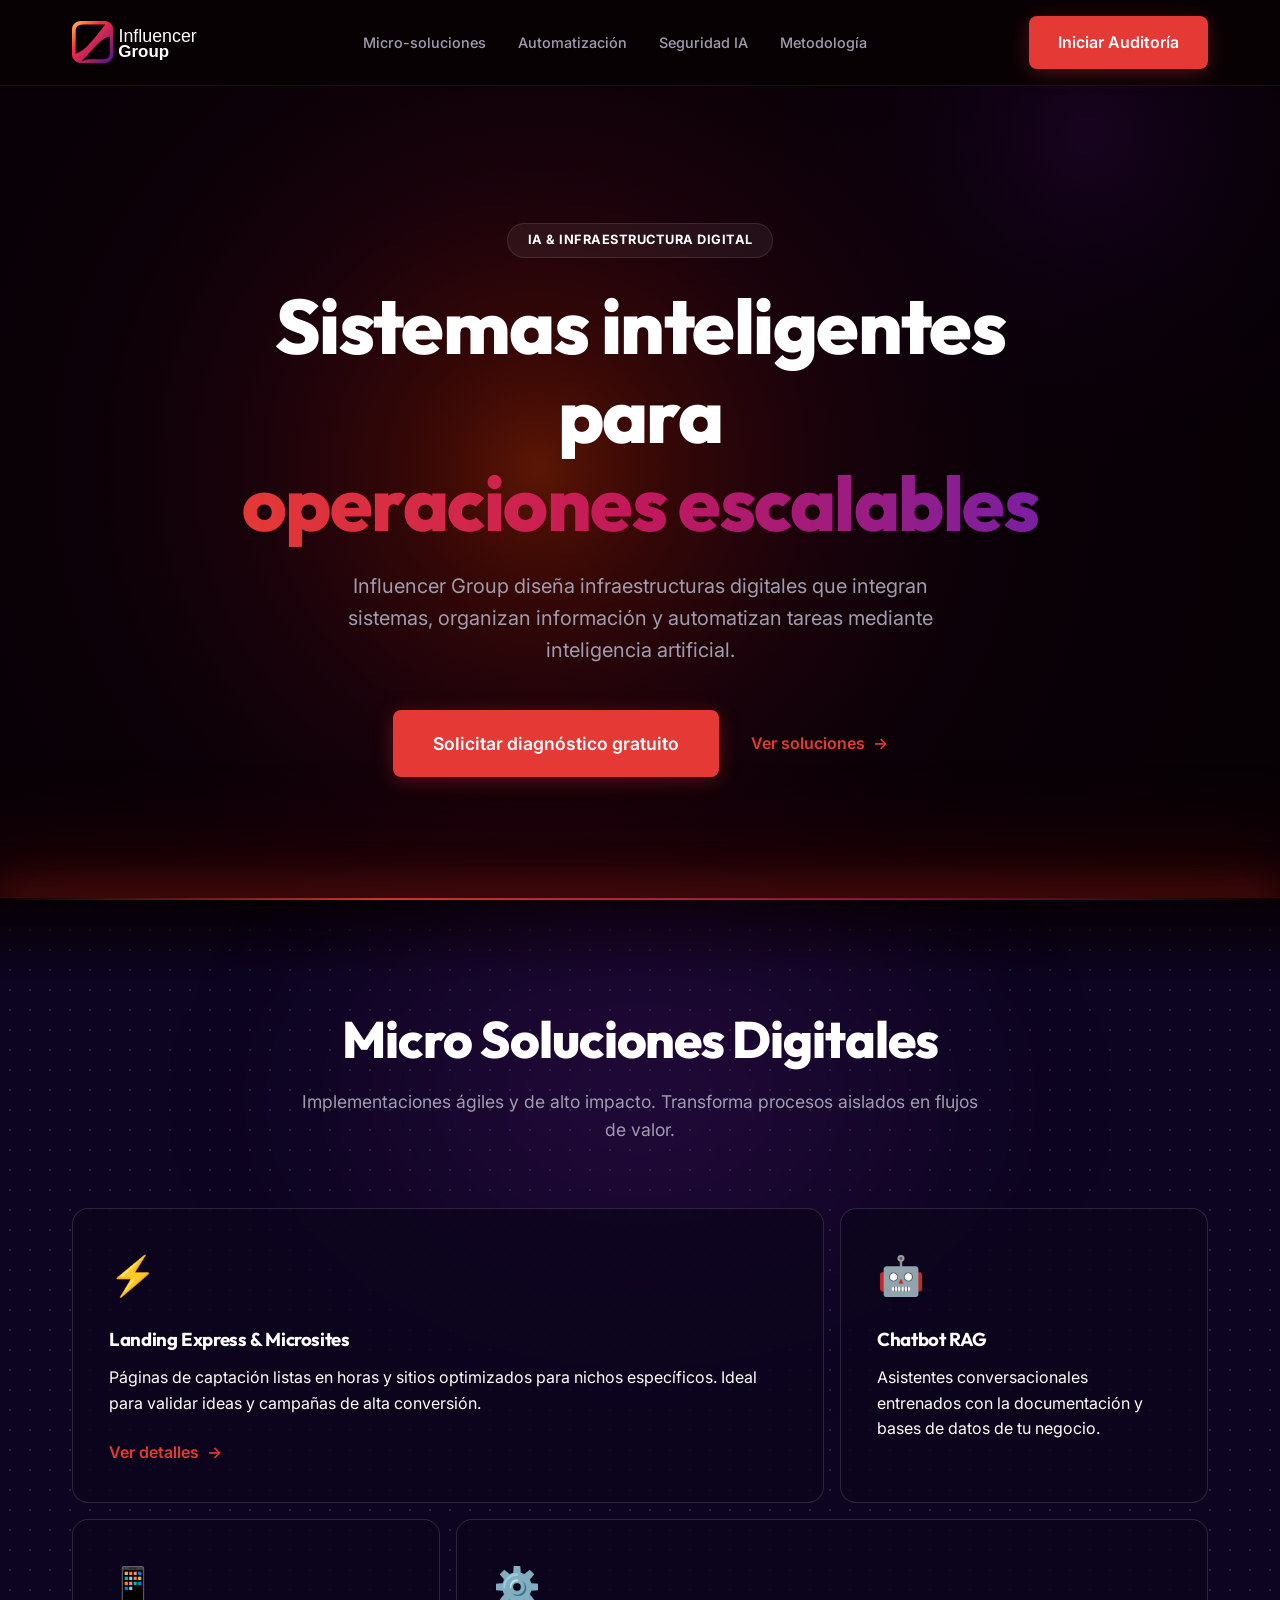
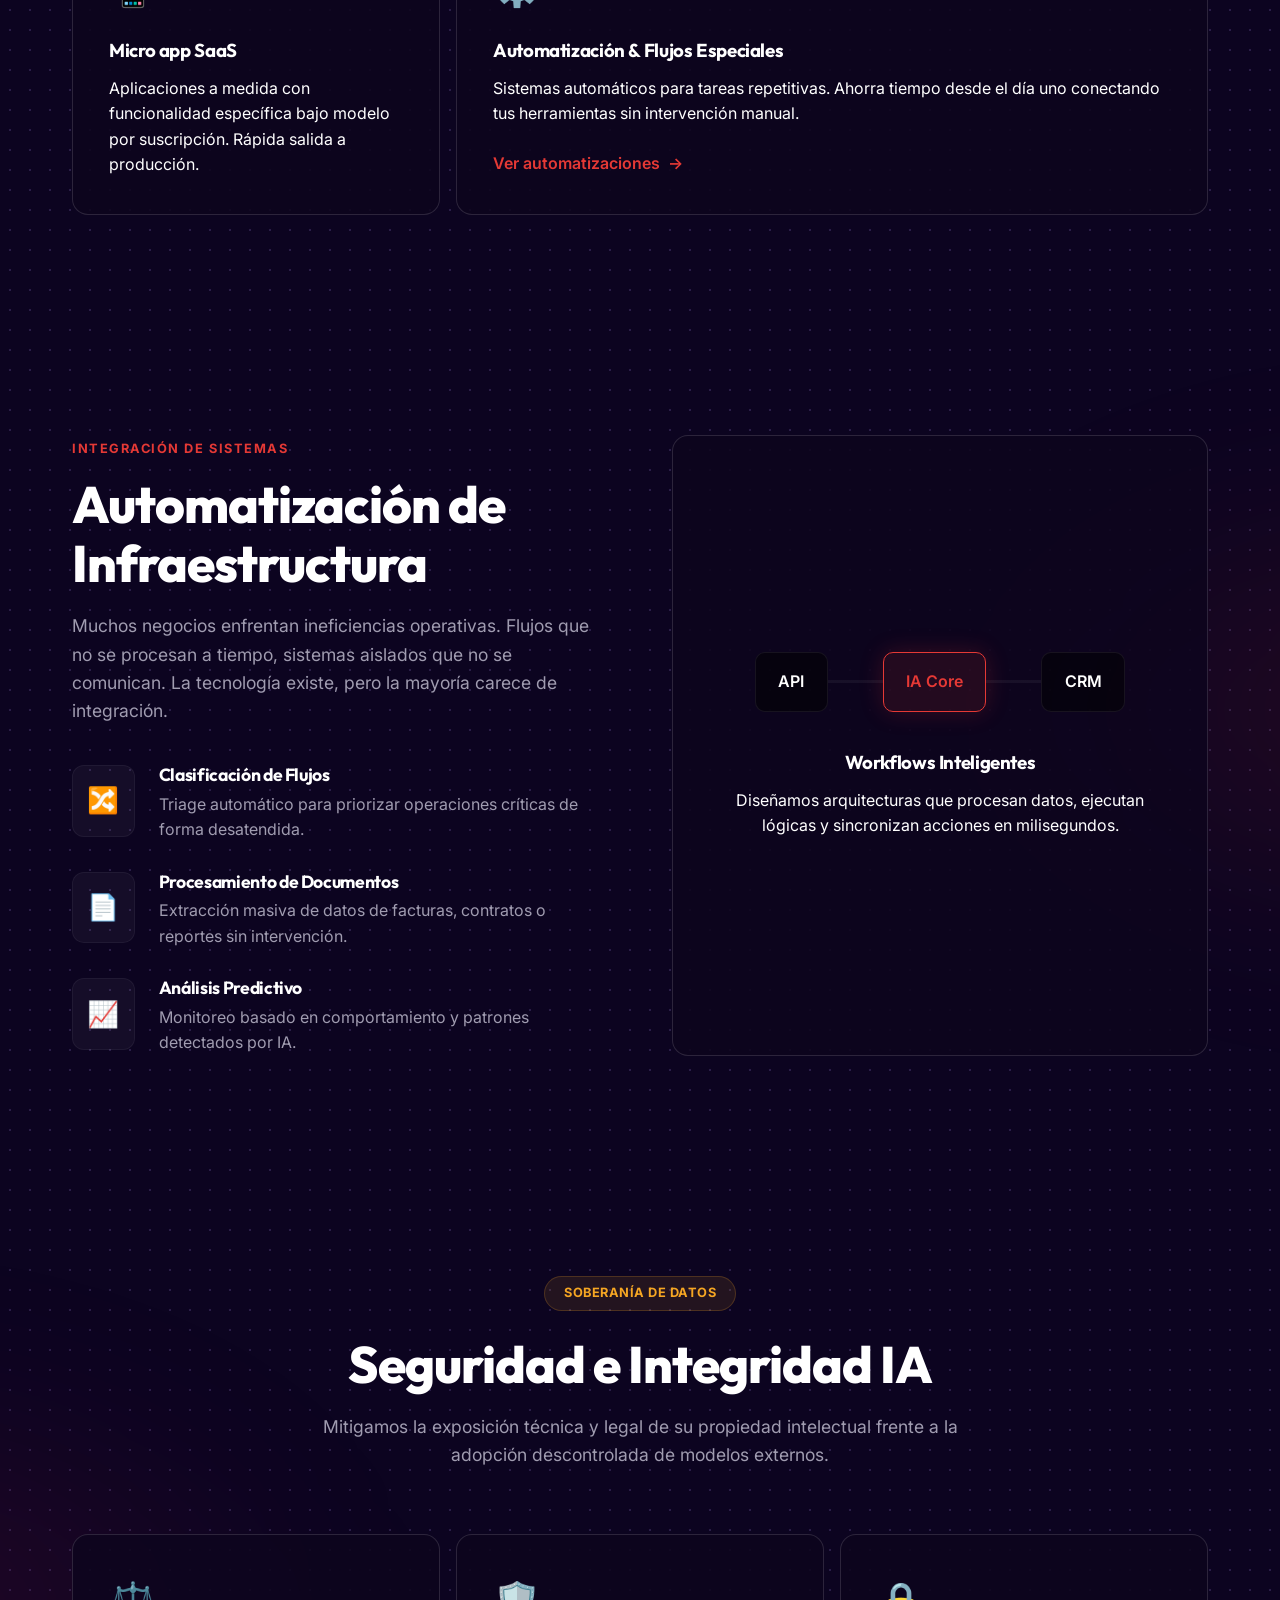
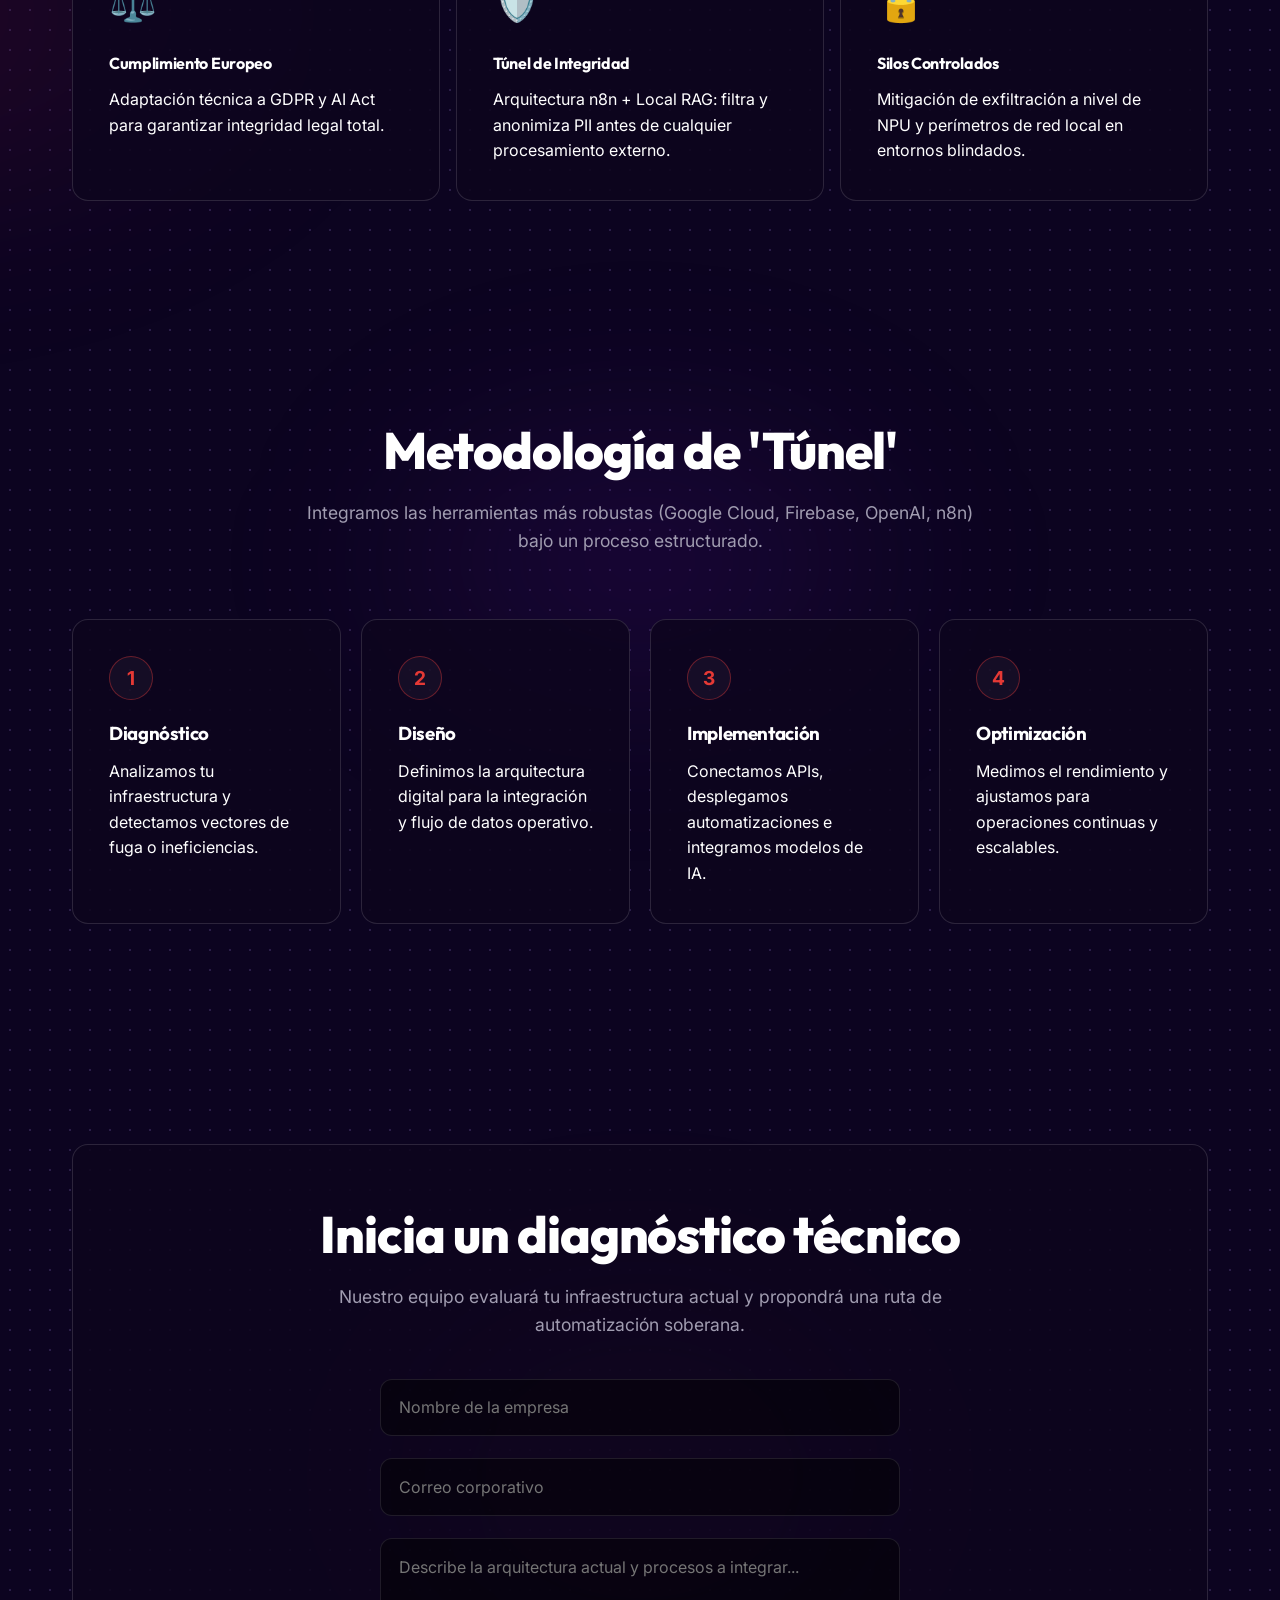
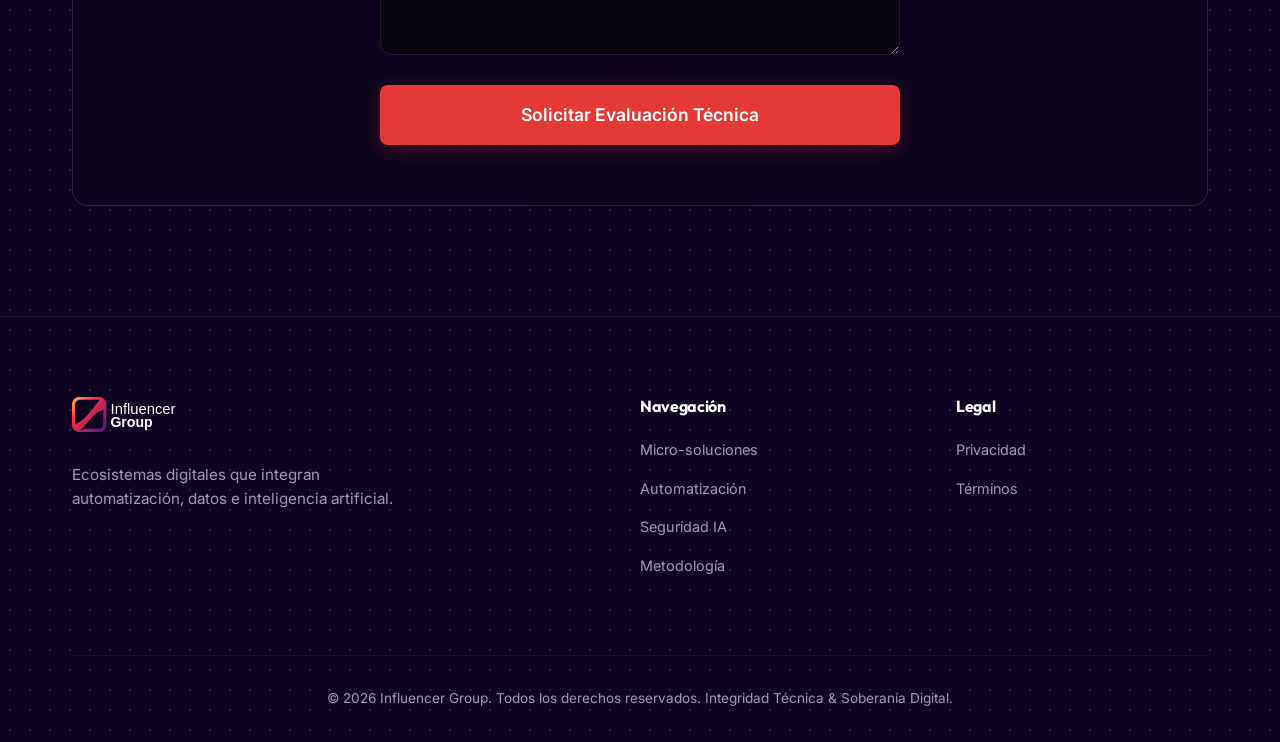
==== commit 8e7cb995: "Add files via upload" ====
--- a/index.html
+++ b/index.html
@@ -3,397 +3,189 @@
 <head>
     <meta charset="UTF-8">
     <meta name="viewport" content="width=device-width, initial-scale=1.0">
-    <title>Landing Express | Influencer Group</title>
-    <meta name="description" content="Obtén tu Landing Express profesional en 72 horas. Diseñada para convertir visitas en clientes con optimización UI/UX y copy persuasivo.">
-
+    <title>Influencer Group | Automatización e Infraestructura IA</title>
+    <meta name="description" content="Influencer Group diseña infraestructuras digitales inteligentes, automatiza procesos y crea micro-soluciones con IA para escalar tu negocio.">
+    
     <!-- Open Graph / Facebook / WhatsApp -->
     <meta property="og:type" content="website">
-    <meta property="og:url" content="https://igapp.cl/landingexpress">
-    <meta property="og:title" content="Landing Express | Tu Web en 72 Horas">
-    <meta property="og:description" content="Tu presencia digital lista para convertir en 72 horas. Diseño premium, mobile-first y optimizado para ventas.">
+    <meta property="og:url" content="https://igapp.cl/">
+    <meta property="og:title" content="Influencer Group | Automatización e Infraestructura IA">
+    <meta property="og:description" content="Sistemas inteligentes para operaciones escalables. Diseñamos infraestructuras digitales que integran sistemas y automatizan tareas.">
     <meta property="og:image" content="https://igapp.cl/Logo%20Influencer%20Whastapp.png">
+    <meta property="og:image:secure_url" content="https://igapp.cl/Logo%20Influencer%20Whastapp.png">
+    <meta property="og:image:type" content="image/png">
 
     <!-- Twitter -->
     <meta property="twitter:card" content="summary_large_image">
-    <meta property="twitter:url" content="https://igapp.cl/landingexpress">
-    <meta property="twitter:title" content="Landing Express | Tu Web en 72 Horas">
-    <meta property="twitter:description" content="Tu presencia digital lista para convertir en 72 horas. Diseño premium, mobile-first y optimizado para ventas.">
+    <meta property="twitter:url" content="https://igapp.cl/">
+    <meta property="twitter:title" content="Influencer Group | Automatización e Infraestructura IA">
+    <meta property="twitter:description" content="Sistemas inteligentes para operaciones escalables. Diseñamos infraestructuras digitales que integran sistemas y automatizan tareas.">
     <meta property="twitter:image" content="https://igapp.cl/Logo%20Influencer%20Whastapp.png">
 
-    <link rel="stylesheet" href="../style.css">
+    <link rel="stylesheet" href="style.css">
     <link href="https://fonts.googleapis.com/css2?family=Inter:wght@400;500;600&family=Outfit:wght@500;700;800&display=swap" rel="stylesheet">
 </head>
 <body>
 
 <header class="header">
     <div class="container header-container">
-        <a href="../" class="logo"><img src="../logo Influencer Group 2026 v1.svg" alt="Influencer Group"></a>
+        <a href="#" class="logo"><img src="./logo Influencer Group 2026 v1.svg" alt="Influencer Group"></a>
         <nav class="nav">
             <ul class="nav-list">
-                <li><a href="#para-quien">Para quién es</a></li>
-                <li><a href="#que-incluye">¿Qué incluye?</a></li>
-                <li><a href="#faq">FAQ</a></li>
+                <li><a href="#micro-soluciones">Micro-soluciones</a></li>
+                <li><a href="#automatizacion">Automatización</a></li>
+                <li><a href="#seguridad">Seguridad IA</a></li>
+                <li><a href="#proceso">Metodología</a></li>
             </ul>
         </nav>
-        <a href="#contacto" class="btn btn-primary">Reservar Cupo</a>
+        <a href="#contacto" class="btn btn-primary">Iniciar Auditoría</a>
         <div class="mobile-menu-btn"><span></span><span></span><span></span></div>
     </div>
 </header>
 
-<section class="hero" id="inicio" style="padding-bottom: 4rem;">
+<!-- HERO: near-black + massive warm red-orange glow -->
+<section class="hero" id="inicio">
     <canvas id="hero-canvas"></canvas>
     <div class="container text-center hero-inner">
         <div class="hero-content mx-auto">
-            <span class="badge badge-warning" style="font-weight: 700;">🚀 Diseño y publicación en 72 Horas</span>
-            <h1 class="hero-title">Landing Express: tu presencia digital lista para<br><span>convertir visitas en clientes</span></h1>
-            <p class="hero-subtitle"><strong>Transformamos tráfico en decisiones, no en distracciones.</strong> Creamos una capa de conversión entre el tráfico publicitario y tu negocio, sin procesos de meses ni complejidades técnicas.</p>
-            <div style="margin: 2rem 0;">
-                <p style="font-size: 1.5rem; font-weight: 700; color: #FFC247; margin: 0;">Activa tu landing desde $49.990 + $9.990/mes</p>
-                <p style="color: var(--text-muted); font-size: 1rem; margin-top: 0.5rem;">Sin inversión inicial alta. Escalable según tus necesidades.</p>
-            </div>
+            <span class="badge">IA & Infraestructura Digital</span>
+            <h1 class="hero-title">Sistemas inteligentes para<br><span>operaciones escalables</span></h1>
+            <p class="hero-subtitle">Influencer Group diseña infraestructuras digitales que integran sistemas, organizan información y automatizan tareas mediante inteligencia artificial.</p>
             <div class="hero-actions">
-                <a href="#contacto" class="btn btn-primary btn-large">Quiero mi Landing en 72h</a>
-                <a href="#para-quien" class="btn-link">Ver detalles del servicio <span class="arrow">→</span></a>
-            </div>
-            <p style="margin-top: 1rem; font-size: 0.85rem; color: var(--text-muted);">Sin tocar tu servidor. Nosotros nos encargamos de la técnica.</p>
-        </div>
-    </div>
-</section>
-
+                <a href="#contacto" class="btn btn-primary btn-large">Solicitar diagnóstico gratuito</a>
+                <a href="#micro-soluciones" class="btn-link">Ver soluciones <span class="arrow">→</span></a>
+            </div>
+        </div>
+    </div>
+    <div class="hero-horizon"></div>
+</section>
+
+<!-- SECTIONS WRAPPER: deep purple + dots background -->
 <div class="sections-bg">
 
-<!-- PRUEBA SOCIAL -->
-<section class="section" style="padding: 4rem 0 2rem;">
-    <div class="container text-center reveal">
-        <p class="eyebrow" style="margin-bottom: 1.5rem;">Más de 50+ proyectos digitalizados con éxito</p>
-        <div class="grid grid-3 align-center gap-large" style="opacity: 0.7;">
-            <div><h3 style="font-family: 'Outfit'; margin:0;">Validación Rápida</h3></div>
-            <div><h3 style="font-family: 'Outfit'; margin:0;">Conversión Activa</h3></div>
-            <div><h3 style="font-family: 'Outfit'; margin:0;">Soberanía Digital</h3></div>
-        </div>
-    </div>
-</section>
-
-<!-- SECCIÓN PARA QUIÉN ES / NO ES -->
-<section class="section" id="para-quien">
+<section class="section" id="micro-soluciones">
     <div class="container">
         <div class="section-header text-center reveal">
-            <h2 class="section-title">Hablemos claro: ¿esto es para ti?</h2>
-            <p class="section-desc mx-auto">No hacemos tiendas online masivas ni sistemas complejos aquí. Hacemos páginas que venden un objetivo específico de manera perfecta.</p>
-        </div>
-        <div class="grid grid-2 gap-large mt-4">
-            <div class="glass-card reveal" style="border-top: 3px solid #10b981;">
-                <h3 style="color: #10b981; margin-bottom: 1.5rem;">✅ Ideal para:</h3>
-                <ul class="feature-rows" style="gap: 1rem;">
-                    <li class="feature-row" style="padding:0; border:none; background:transparent;"><div class="feature-icon" style="font-size:1rem;">✔️</div><div>Lanzamiento de nuevos servicios o info-productos.</div></li>
-                    <li class="feature-row" style="padding:0; border:none; background:transparent;"><div class="feature-icon" style="font-size:1rem;">✔️</div><div>Campañas publicitarias que necesitan un destino claro.</div></li>
-                    <li class="feature-row" style="padding:0; border:none; background:transparent;"><div class="feature-icon" style="font-size:1rem;">✔️</div><div>Empresas que quieren modernizar su imagen rápidamente.</div></li>
-                    <li class="feature-row" style="padding:0; border:none; background:transparent;"><div class="feature-icon" style="font-size:1rem;">✔️</div><div>Captación de leads (correos, teléfonos, registros).</div></li>
-                </ul>
-            </div>
-            <div class="glass-card reveal" style="border-top: 3px solid #ef4444; transition-delay:100ms">
-                <h3 style="color: #ef4444; margin-bottom: 1.5rem;">❌ No es para:</h3>
-                <ul class="feature-rows" style="gap: 1rem;">
-                    <li class="feature-row" style="padding:0; border:none; background:transparent;"><div class="feature-icon" style="font-size:1rem;">✖️</div><div>Tiendas e-commerce completas con carrito de compras.</div></li>
-                    <li class="feature-row" style="padding:0; border:none; background:transparent;"><div class="feature-icon" style="font-size:1rem;">✖️</div><div>Aplicaciones con inicio de sesión o dashboards de usuario.</div></li>
-                    <li class="feature-row" style="padding:0; border:none; background:transparent;"><div class="feature-icon" style="font-size:1rem;">✖️</div><div>Sitios corporativos enormes con decenas de sub-páginas.</div></li>
-                    <li class="feature-row" style="padding:0; border:none; background:transparent;"><div class="feature-icon" style="font-size:1rem;">✖️</div><div>Quienes buscan diseño plantilla "barato" sin optimización.</div></li>
-                </ul>
-            </div>
-        </div>
-    </div>
-</section>
-
-<!-- 2. ¿QUÉ INCLUYE? -->
-<section class="section" id="que-incluye">
+            <h2 class="section-title">Micro Soluciones Digitales</h2>
+            <p class="section-desc mx-auto">Implementaciones ágiles y de alto impacto. Transforma procesos aislados en flujos de valor.</p>
+        </div>
+        <div class="bento-grid">
+            <div class="bento-card bento-span-2 glass-card reveal">
+                <div class="card-icon">⚡</div>
+                <h3>Landing Express & Microsites</h3>
+                <p>Páginas de captación listas en horas y sitios optimizados para nichos específicos. Ideal para validar ideas y campañas de alta conversión.</p>
+                <a href="./landingexpress/index.html" class="btn-link mt-4">Ver detalles <span class="arrow">→</span></a>
+            </div>
+            <div class="bento-card bento-span-1 glass-card reveal" style="transition-delay:100ms">
+                <div class="card-icon">🤖</div>
+                <h3>Chatbot RAG</h3>
+                <p>Asistentes conversacionales entrenados con la documentación y bases de datos de tu negocio.</p>
+            </div>
+            <div class="bento-card bento-span-1 glass-card reveal">
+                <div class="card-icon">📱</div>
+                <h3>Micro app SaaS</h3>
+                <p>Aplicaciones a medida con funcionalidad específica bajo modelo por suscripción. Rápida salida a producción.</p>
+            </div>
+            <div class="bento-card bento-span-2 glass-card reveal" style="transition-delay:100ms">
+                <div class="card-icon">⚙️</div>
+                <h3>Automatización & Flujos Especiales</h3>
+                <p>Sistemas automáticos para tareas repetitivas. Ahorra tiempo desde el día uno conectando tus herramientas sin intervención manual.</p>
+                <a href="#contacto" class="btn-link mt-4">Ver automatizaciones <span class="arrow">→</span></a>
+            </div>
+        </div>
+    </div>
+</section>
+
+<section class="section" id="automatizacion">
+    <div class="container">
+        <div class="grid grid-2 align-center gap-large">
+            <div class="reveal">
+                <span class="eyebrow">Integración de Sistemas</span>
+                <h2 class="section-title">Automatización de<br>Infraestructura</h2>
+                <p class="section-desc text-left">Muchos negocios enfrentan ineficiencias operativas. Flujos que no se procesan a tiempo, sistemas aislados que no se comunican. La tecnología existe, pero la mayoría carece de integración.</p>
+                <div class="feature-rows">
+                    <div class="feature-row">
+                        <div class="feature-icon">🔀</div>
+                        <div><h4>Clasificación de Flujos</h4><p>Triage automático para priorizar operaciones críticas de forma desatendida.</p></div>
+                    </div>
+                    <div class="feature-row">
+                        <div class="feature-icon">📄</div>
+                        <div><h4>Procesamiento de Documentos</h4><p>Extracción masiva de datos de facturas, contratos o reportes sin intervención.</p></div>
+                    </div>
+                    <div class="feature-row">
+                        <div class="feature-icon">📈</div>
+                        <div><h4>Análisis Predictivo</h4><p>Monitoreo basado en comportamiento y patrones detectados por IA.</p></div>
+                    </div>
+                </div>
+            </div>
+            <div class="visual-box glass-card reveal">
+                <div class="workflow-animation">
+                    <div class="node">API</div>
+                    <div class="line"></div>
+                    <div class="node main-node">IA Core</div>
+                    <div class="line"></div>
+                    <div class="node">CRM</div>
+                </div>
+                <h3>Workflows Inteligentes</h3>
+                <p>Diseñamos arquitecturas que procesan datos, ejecutan lógicas y sincronizan acciones en milisegundos.</p>
+            </div>
+        </div>
+    </div>
+</section>
+
+<section class="section" id="seguridad">
     <div class="container">
         <div class="section-header text-center reveal">
-            <h2 class="section-title">¿Qué te entregamos?</h2>
-            <p class="section-desc mx-auto">Un paquete integral y definitivo. Pagas por la landing, te llevas una máquina de captación lista.</p>
+            <span class="badge badge-warning">Soberanía de Datos</span>
+            <h2 class="section-title">Seguridad e Integridad IA</h2>
+            <p class="section-desc mx-auto">Mitigamos la exposición técnica y legal de su propiedad intelectual frente a la adopción descontrolada de modelos externos.</p>
         </div>
         <div class="bento-grid grid-3">
             <div class="bento-card glass-card reveal">
-                <div class="card-icon">🎯</div>
-                <h4>Diseño UI/UX Premium</h4>
-                <p>Estética moderna, modo oscuro/claro y jerarquía visual que guía al ojo del usuario directamente al botón de compra o contacto.</p>
+                <div class="card-icon">⚖️</div>
+                <h4>Cumplimiento Europeo</h4>
+                <p>Adaptación técnica a GDPR y AI Act para garantizar integridad legal total.</p>
             </div>
             <div class="bento-card glass-card reveal" style="transition-delay:100ms">
-                <div class="card-icon">📱</div>
-                <h4>Mobile-First</h4>
-                <p>Diseñada específicamente para celulares, donde ocurre más del 80% del tráfico de redes sociales y publicidad.</p>
+                <div class="card-icon">🛡️</div>
+                <h4>Túnel de Integridad</h4>
+                <p>Arquitectura n8n + Local RAG: filtra y anonimiza PII antes de cualquier procesamiento externo.</p>
             </div>
             <div class="bento-card glass-card reveal" style="transition-delay:200ms">
-                <div class="card-icon">📝</div>
-                <h4>Formulario y Leads</h4>
-                <p>Captura de datos integrada y enviada directo a tu bandeja de correo sin usar bases de datos complejas.</p>
-            </div>
-            <div class="bento-card glass-card reveal">
-                <div class="card-icon">✍️</div>
-                <h4>Copywriter Estructural</h4>
-                <p>No usamos lorem ipsum. Aplicamos gatillos mentales y textos persuasivos orientados 100% a la conversión.</p>
-            </div>
-            <div class="bento-card glass-card reveal" style="transition-delay:100ms">
-                <div class="card-icon">⚙️</div>
-                <h4>Setup Técnico y SEO</h4>
-                <p>Meta tags, optimización de velocidad de carga y etiquetas de SEO técnico para posicionar orgánicamente.</p>
-            </div>
-            <div class="bento-card glass-card reveal" style="transition-delay:200ms">
-                <div class="card-icon">🔌</div>
-                <h4>Independencia de Hosting</h4>
-                <p>Publicación bajo tu subdominio o el nuestro. No tocamos tu web principal ni tu stack actual. Cero riesgos.</p>
-            </div>
-        </div>
-    </div>
-</section>
-
-<!-- WORKFLOW / CÓMO FUNCIONA -->
-<section class="section" id="workflow">
+                <div class="card-icon">🔒</div>
+                <h4>Silos Controlados</h4>
+                <p>Mitigación de exfiltración a nivel de NPU y perímetros de red local en entornos blindados.</p>
+            </div>
+        </div>
+    </div>
+</section>
+
+<section class="section" id="proceso">
     <div class="container">
         <div class="section-header text-center reveal">
-            <span class="badge badge-warning">Arquitectura</span>
-            <h2 class="section-title">Cómo funciona tu Landing Express</h2>
-            <p class="section-desc mx-auto">No es solo una página. Es un flujo inteligente entre tu marca, IGAPP y tu cliente final.</p>
-        </div>
-        
-        <div class="grid grid-2 align-center gap-large mt-4">
-            <!-- DIAGRAMA VISUAL -->
-            <div class="glass-card reveal" style="padding: 2.5rem; text-align: center;">
-                <div style="display:flex; flex-direction:column; align-items:center; gap: 1rem;">
-                    
-                    <div style="border: 1px solid rgba(255,255,255,0.2); border-radius: 8px; padding: 1rem; width: 100%; background: rgba(0,0,0,0.3);">
-                        <h4 style="color: #FFC247; margin-bottom: 0.2rem;">1. Tráfico / Usuarios</h4>
-                        <p style="font-size: 0.8rem; color: var(--text-muted); margin:0;">Ads, redes sociales, visitas orgánicas</p>
-                    </div>
-                    
-                    <div class="tech-arrow"></div>
-                    
-                    <div class="tech-node" style="border: 2px solid #10b981; border-radius: 8px; padding: 1.5rem; width: 100%; background: rgba(16, 185, 129, 0.1);">
-                        <h4 style="color: #10b981; margin-bottom: 0.2rem;">2. Landing Express IGAPP</h4>
-                        <p style="font-size: 0.8rem; color: var(--text-muted); margin:0;">igapp.cl/landingexpress o cliente.igapp.cl</p>
-                    </div>
-                    
-                    <div class="tech-arrow" style="animation-delay: 0.5s;"></div>
-                    
-                    <div style="border: 1px solid rgba(255,255,255,0.2); border-radius: 8px; padding: 1rem; width: 100%; background: rgba(0,0,0,0.3);">
-                        <h4 style="color: #FFC247; margin-bottom: 0.2rem;">3. Interacción Optimizada</h4>
-                        <p style="font-size: 0.8rem; color: var(--text-muted); margin:0;">Copy + UX + formulario opcional</p>
-                    </div>
-
-                    <div class="tech-arrow" style="animation-delay: 1s;"></div>
-                    
-                    <div style="border: 2px solid #FF2D41; border-radius: 8px; padding: 1.5rem; width: 100%; background: rgba(255, 45, 65, 0.1);">
-                        <h4 style="color: #FF2D41; margin-bottom: 0.2rem;">4. Botón directo al sistema del cliente</h4>
-                        <p style="font-size: 0.8rem; color: var(--text-muted); margin:0; margin-bottom: 1rem;">La landing filtra, ordena y deriva la intención de compra:</p>
-                        <div style="display: flex; flex-wrap: wrap; gap: 0.5rem; justify-content: center;">
-                            <span class="badge" style="background: rgba(255,255,255,0.1); border:none; font-size:0.75rem;">Ir a WhatsApp</span>
-                            <span class="badge" style="background: rgba(255,255,255,0.1); border:none; font-size:0.75rem;">Checkout Directo</span>
-                            <span class="badge" style="background: rgba(255,255,255,0.1); border:none; font-size:0.75rem;">Formulario Propio</span>
-                            <span class="badge" style="background: rgba(255,255,255,0.1); border:none; font-size:0.75rem;">Sistema de Reservas</span>
-                            <span class="badge" style="background: rgba(255,255,255,0.1); border:none; font-size:0.75rem;">Link de Venta</span>
-                        </div>
-                    </div>
-                    
-                </div>
-            </div>
-            
-            <!-- EXPLICACION -->
-            <div class="reveal">
-                <h3 style="font-size: 1.8rem; margin-bottom: 1rem;">No reemplazamos tu sistema de ventas, <span style="color:#FFC247;">lo potenciamos.</span></h3>
-                
-                <ul class="feature-rows" style="gap: 1rem; margin-bottom: 2rem;">
-                    <li class="feature-row" style="padding:0; border:none; background:transparent;"><div class="feature-icon" style="font-size:1rem;">⚡</div><div>Creamos una capa de conversión entre el tráfico y tu negocio.</div></li>
-                    <li class="feature-row" style="padding:0; border:none; background:transparent;"><div class="feature-icon" style="font-size:1rem;">⚡</div><div>La alojamos en IGAPP o subdominio del cliente.</div></li>
-                    <li class="feature-row" style="padding:0; border:none; background:transparent;"><div class="feature-icon" style="font-size:1rem;">⚡</div><div>Conectamos un botón directo a tu canal de conversión.</div></li>
-                    <li class="feature-row" style="padding:0; border:none; background:transparent;"><div class="feature-icon" style="font-size:1rem;">⚡</div><div>El usuario final nunca se pierde en el camino.</div></li>
-                </ul>
-
-                <div class="glass-card" style="border-left: 4px solid #10b981; padding: 1.5rem; margin-bottom: 2rem; background: rgba(16, 185, 129, 0.05);">
-                    <h4 style="color: #10b981; font-size: 1.1rem; margin:0;">Beneficio Estratégico:</h4>
-                    <p style="font-size: 0.9rem; color: var(--text-muted); margin-top:0.5rem; margin-bottom: 0;">No necesitas cambiar tu sistema actual de ventas ni interrumpir tu stack tecnológico. Solo añadimos una capa optimizada de conversión.</p>
-                </div>
-                
-                <div style="background: linear-gradient(90deg, rgba(255,194,71,0.1) 0%, rgba(255,45,65,0.1) 100%); border-radius: 8px; padding: 1.5rem; text-align: center;">
-                    <h3 style="margin: 0; font-size: 1.25rem; font-family: 'Outfit';">"Menos pasos entre el interés y la venta = <span style="color:#FFC247;">más conversiones.</span>"</h3>
-                    <p style="font-size: 0.85rem; color: var(--text-muted); margin-top: 0.5rem; margin-bottom: 0;">Transformar tráfico en ventas en el menor número de pasos posible.</p>
-                </div>
-            </div>
-        </div>
-    </div>
-</section>
-
-<!-- PROCESO Y ENTREGA -->
-<section class="section" id="proceso">
-    <div class="container">
-        <div class="grid grid-2 align-center gap-large">
-            <div class="reveal">
-                <span class="eyebrow">Agilidad pura</span>
-                <h2 class="section-title">Tu sitio en 3 simples pasos</h2>
-                <p class="section-desc text-left">Nos saltamos las reuniones inútiles y los procesos lentos de las agencias tradicionales. Tú nos das la información, nosotros construimos.</p>
-                <div class="process-steps mt-4" style="flex-direction: column; display: flex; gap: 1rem;">
-                    <div class="step glass-card" style="margin-bottom: 0; width: 100%; text-align: left; display: flex; flex-direction: column; align-items: flex-start;"><div class="step-number" style="margin: 0 0 1rem 0;">1</div><h3 style="margin-bottom: 0.5rem;">Día 1: Brief y Estrategia</h3><p>Llenas un formulario ágil con tu propuesta de valor, objetivos y preferencias visuales.</p></div>
-                    <div class="step glass-card" style="margin-bottom: 0; width: 100%; text-align: left; display: flex; flex-direction: column; align-items: flex-start;"><div class="step-number" style="margin: 0 0 1rem 0;">2</div><h3 style="margin-bottom: 0.5rem;">Día 2: Diseño y Copy</h3><p>Estructuramos la web, escribimos los textos persuasivos y diseñamos la interfaz.</p></div>
-                    <div class="step glass-card" style="margin-bottom: 0; width: 100%; text-align: left; display: flex; flex-direction: column; align-items: flex-start;"><div class="step-number" style="margin: 0 0 1rem 0;">3</div><h3 style="margin-bottom: 0.5rem;">Día 3: Lanzamiento</h3><p>Publicamos la landing optimizada y hacemos pruebas de captura de leads. Lista para pauta.</p></div>
-                </div>
-            </div>
-            <div class="visual-box glass-card reveal text-center" style="display:flex; flex-direction:column; justify-content:center; align-items:center;">
-                <h3 style="font-size: 4rem; margin: 0; color: #FFC247; line-height:1;">72<span style="font-size:2rem;">h</span></h3>
-                <p style="font-size: 1.2rem; font-weight: 600;">Garantía de implementación</p>
-                <p style="color: var(--text-muted); font-size: 0.9rem;">Desde el momento en que validamos tu brief, el reloj comienza. Sin excusas.</p>
-                <a href="#contacto" class="btn btn-primary mt-4">Solicitar mi Landing</a>
-            </div>
-        </div>
-    </div>
-</section>
-
-<!-- CASOS DE USO -->
-<section class="section" id="casos-de-uso">
-    <div class="container">
-        <div class="section-header text-center reveal">
-            <span class="badge badge-warning">Estrategia</span>
-            <h2 class="section-title">¿Para qué puedo usar una Landing Express?</h2>
-            <p class="section-desc mx-auto">Una landing no reemplaza tu sitio web, lo potencia. Se usa para objetivos específicos donde necesitas conversión rápida y foco total.</p>
-        </div>
-        <div class="bento-grid grid-3 mt-4">
-            <div class="glass-card reveal">
-                <h4 style="color: #FFC247; margin-bottom: 0.5rem;">Lanzamientos de productos</h4>
-                <p style="font-size: 0.9rem; color: var(--text-muted); margin:0;">Ej: nuevos productos, preventas, servicios recién creados o ediciones limitadas.</p>
-            </div>
-            <div class="glass-card reveal" style="transition-delay: 100ms;">
-                <h4 style="color: #FFC247; margin-bottom: 0.5rem;">Campañas publicitarias</h4>
-                <p style="font-size: 0.9rem; color: var(--text-muted); margin:0;">Ej: tráfico desde Instagram Ads, Facebook Ads, Google Ads o campañas estacionales.</p>
-            </div>
-            <div class="glass-card reveal" style="transition-delay: 200ms;">
-                <h4 style="color: #FFC247; margin-bottom: 0.5rem;">Validación de ideas</h4>
-                <p style="font-size: 0.9rem; color: var(--text-muted); margin:0;">Ej: testear demanda de un producto, validar precios o probar nuevos mercados.</p>
-            </div>
-            <div class="glass-card reveal">
-                <h4 style="color: #FFC247; margin-bottom: 0.5rem;">Enfoque geográfico</h4>
-                <p style="font-size: 0.9rem; color: var(--text-muted); margin:0;">Ej: campañas por ciudad o región como "Servicio en La Serena", "Santiago Centro", etc.</p>
-            </div>
-            <div class="glass-card reveal" style="transition-delay: 100ms;">
-                <h4 style="color: #FFC247; margin-bottom: 0.5rem;">Producto estrella</h4>
-                <p style="font-size: 0.9rem; color: var(--text-muted); margin:0;">Ej: destacar el producto más vendido o el servicio más rentable de la marca.</p>
-            </div>
-            <div class="glass-card reveal" style="transition-delay: 200ms;">
-                <h4 style="color: #FFC247; margin-bottom: 0.5rem;">Captación de leads</h4>
-                <p style="font-size: 0.9rem; color: var(--text-muted); margin:0;">Ej: cotizaciones, formularios de contacto, registro de interesados o descargas.</p>
-            </div>
-            <div class="glass-card reveal">
-                <h4 style="color: #FFC247; margin-bottom: 0.5rem;">Eventos y experiencias</h4>
-                <p style="font-size: 0.9rem; color: var(--text-muted); margin:0;">Ej: lanzamientos, workshops, webinars, charlas o eventos presenciales.</p>
-            </div>
-            <div class="glass-card reveal" style="transition-delay: 100ms;">
-                <h4 style="color: #FFC247; margin-bottom: 0.5rem;">Posicionamiento de marca</h4>
-                <p style="font-size: 0.9rem; color: var(--text-muted); margin:0;">Ej: storytelling, campañas de propósito, sostenibilidad o identidad de marca.</p>
-            </div>
-            <div class="glass-card reveal" style="transition-delay: 200ms;">
-                <h4 style="color: #FFC247; margin-bottom: 0.5rem;">Soporte a la web principal</h4>
-                <p style="font-size: 0.9rem; color: var(--text-muted); margin:0;">Ej: separar tráfico por campañas o productos sin saturar el sitio principal.</p>
-            </div>
-        </div>
-        <div class="text-center reveal" style="margin-top: 3rem;">
-            <h3 style="font-family: 'Outfit'; font-size: 1.5rem; font-weight: 500;">Una landing está pensada para una sola cosa:<br><span style="color: #10b981; font-weight: 700;">convertir tráfico en acción.</span></h3>
-        </div>
-    </div>
-</section>
-
-<!-- PRICING Y VALOR -->
-<section class="section" id="pricing">
-    <div class="container">
-        <div class="section-header text-center reveal">
-            <span class="badge badge-warning">Modelo Comercial</span>
-            <h2 class="section-title">Activa tu landing en 72 horas</h2>
-            <p class="section-desc mx-auto">La landing se activa con tu setup inicial y se mantiene operativa mediante tu suscripción mensual.</p>
-        </div>
-        
-        <div class="grid grid-2 gap-large mt-4">
-            <!-- BLOQUE 1: SETUP -->
-            <div class="glass-card reveal text-center" style="border-top: 3px solid #FFC247;">
-                <h3 style="margin-bottom: 0.5rem;">Activación inicial</h3>
-                <h2 style="font-size: 2.5rem; margin: 1rem 0;">$49.990<span style="font-size: 1rem; color: var(--text-muted); font-weight:normal;"> / único</span></h2>
-                <p style="color: var(--text-muted); font-size: 0.9rem; margin-bottom: 2rem;">Este pago cubre la creación y puesta en marcha de tu landing.</p>
-                <ul class="feature-rows" style="gap: 1rem; text-align: left;">
-                    <li class="feature-row" style="padding:0; border:none; background:transparent;"><div class="feature-icon" style="font-size:1rem;">✔️</div><div>Diseño de landing optimizada</div></li>
-                    <li class="feature-row" style="padding:0; border:none; background:transparent;"><div class="feature-icon" style="font-size:1rem;">✔️</div><div>Implementación completa</div></li>
-                    <li class="feature-row" style="padding:0; border:none; background:transparent;"><div class="feature-icon" style="font-size:1rem;">✔️</div><div>Publicación en 72h</div></li>
-                    <li class="feature-row" style="padding:0; border:none; background:transparent;"><div class="feature-icon" style="font-size:1rem;">✔️</div><div>Formulario de contacto</div></li>
-                    <li class="feature-row" style="padding:0; border:none; background:transparent;"><div class="feature-icon" style="font-size:1rem;">✔️</div><div>Subdominio cliente.igapp.cl</div></li>
-                </ul>
-            </div>
-            
-            <!-- BLOQUE 2: MENSUAL -->
-            <div class="glass-card reveal text-center" style="border: 2px solid #10b981; position: relative; padding-top: 2.5rem;">
-                <span class="badge" style="position: absolute; top: -15px; left: 50%; transform: translateX(-50%); background: #10b981; color: #fff;">Suscripción Activa</span>
-                <h3 style="margin-bottom: 0.5rem;">Mantención mensual</h3>
-                <h2 style="font-size: 2.5rem; margin: 1rem 0;">$9.990<span style="font-size: 1rem; color: var(--text-muted); font-weight:normal;"> / mes</span></h2>
-                <p style="color: #10b981; font-weight: 600; font-size: 0.9rem; margin-bottom: 2rem;">La landing se mantiene activa mientras esté vigente la suscripción mensual.</p>
-                <ul class="feature-rows" style="gap: 1rem; text-align: left;">
-                    <li class="feature-row" style="padding:0; border:none; background:transparent;"><div class="feature-icon" style="font-size:1rem;">✔️</div><div>Hosting ultra-rápido</div></li>
-                    <li class="feature-row" style="padding:0; border:none; background:transparent;"><div class="feature-icon" style="font-size:1rem;">✔️</div><div>Landing siempre online</div></li>
-                    <li class="feature-row" style="padding:0; border:none; background:transparent;"><div class="feature-icon" style="font-size:1rem;">✔️</div><div>Soporte básico</div></li>
-                    <li class="feature-row" style="padding:0; border:none; background:transparent;"><div class="feature-icon" style="font-size:1rem;">✔️</div><div>Ajustes menores</div></li>
-                    <li class="feature-row" style="padding:0; border:none; background:transparent;"><div class="feature-icon" style="font-size:1rem;">✔️</div><div>Seguridad y mantenimiento</div></li>
-                </ul>
-            </div>
-        </div>
-
-        <div class="glass-card mt-4 reveal text-center" style="padding: 2rem;">
-            <h3 style="margin-bottom: 1rem;">Puedes usar tu landing según tu necesidad:</h3>
-            <div class="grid grid-3 gap-large" style="margin-bottom: 1.5rem;">
-                <div style="background: rgba(255,255,255,0.05); padding: 1rem; border-radius: 8px;"><strong>3 meses</strong><br><span style="font-size: 0.8rem; color: var(--text-muted);">Campañas cortas</span></div>
-                <div style="background: rgba(255,255,255,0.05); padding: 1rem; border-radius: 8px;"><strong>6 meses</strong><br><span style="font-size: 0.8rem; color: var(--text-muted);">Validación y tests</span></div>
-                <div style="background: rgba(255,255,255,0.05); padding: 1rem; border-radius: 8px;"><strong>12 meses</strong><br><span style="font-size: 0.8rem; color: var(--text-muted);">Presencia continua</span></div>
-            </div>
-            <p style="font-size: 1.2rem; font-weight: 600; color: #FFC247; margin-bottom: 1rem;">Desde menos de $10.000 mensuales puedes tener una landing profesional activa.</p>
-            <div style="border-top: 1px solid rgba(255,255,255,0.1); padding-top: 1rem; margin-top: 1rem;">
-                <p style="margin-bottom: 0.5rem; font-size: 1.1rem;">💡 <strong>Con una sola venta o cliente puedes recuperar completamente la inversión.</strong></p>
-                <p style="color: var(--text-muted);">Una campaña bien ejecutada puede multiplicar varias veces el valor de esta landing.</p>
-            </div>
-        </div>
-    </div>
-</section>
-
-<!-- FAQ -->
-<section class="section" id="faq">
-    <div class="container">
-        <div class="section-header text-center reveal">
-            <h2 class="section-title">Preguntas Frecuentes</h2>
-            <p class="section-desc mx-auto">Resolvemos tus dudas antes de empezar.</p>
-        </div>
-        <div class="faq-container mx-auto reveal" style="max-width: 800px; display:flex; flex-direction:column; gap:1rem;">
-            <details class="glass-card" style="padding: 1.5rem; cursor: pointer;">
-                <summary style="font-weight: 600; font-size: 1.1rem; list-style: none; outline: none;">¿La landing queda funcionando para siempre?</summary>
-                <p style="margin-top: 1rem; color: var(--text-muted);">La landing se mantiene activa mientras esté vigente la suscripción mensual. Puedes usarla el tiempo que necesites (campañas cortas o presencia continua).</p>
-            </details>
-
-            <details class="glass-card" style="padding: 1.5rem; cursor: pointer;">
-                <summary style="font-weight: 600; font-size: 1.1rem; list-style: none; outline: none;">¿Ustedes redactan los textos?</summary>
-                <p style="margin-top: 1rem; color: var(--text-muted);">Sí. Te pediremos información clave de tu negocio en el brief inicial, y nuestro equipo de copywriter se encargará de darle el formato comercial enfocado a la conversión.</p>
-            </details>
-            <details class="glass-card" style="padding: 1.5rem; cursor: pointer;">
-                <summary style="font-weight: 600; font-size: 1.1rem; list-style: none; outline: none;">¿Qué pasa si mi empresa ya tiene una web principal?</summary>
-                <p style="margin-top: 1rem; color: var(--text-muted);">Es el escenario perfecto. Construimos esta landing de forma independiente (ej: `promocion.tuempresa.com`). Esto potencia tu campaña sin tener que involucrar a tus programadores ni tocar tu web actual.</p>
-            </details>
-            <details class="glass-card" style="padding: 1.5rem; cursor: pointer;">
-                <summary style="font-weight: 600; font-size: 1.1rem; list-style: none; outline: none;">¿A dónde llegan los datos de contacto de los clientes?</summary>
-                <p style="margin-top: 1rem; color: var(--text-muted);">Configuramos el formulario para que te llegue un correo electrónico inmediato cada vez que alguien se registra, con todos los datos tabulados y listos para contactar.</p>
-            </details>
-        </div>
-    </div>
-</section>
-
-<!-- 5. CTA FINAL -->
+            <h2 class="section-title">Metodología de 'Túnel'</h2>
+            <p class="section-desc mx-auto">Integramos las herramientas más robustas (Google Cloud, Firebase, OpenAI, n8n) bajo un proceso estructurado.</p>
+        </div>
+        <div class="process-steps">
+            <div class="step glass-card reveal"><div class="step-number">1</div><h3>Diagnóstico</h3><p>Analizamos tu infraestructura y detectamos vectores de fuga o ineficiencias.</p></div>
+            <div class="step glass-card reveal" style="transition-delay:100ms"><div class="step-number">2</div><h3>Diseño</h3><p>Definimos la arquitectura digital para la integración y flujo de datos operativo.</p></div>
+            <div class="step glass-card reveal" style="transition-delay:200ms"><div class="step-number">3</div><h3>Implementación</h3><p>Conectamos APIs, desplegamos automatizaciones e integramos modelos de IA.</p></div>
+            <div class="step glass-card reveal" style="transition-delay:300ms"><div class="step-number">4</div><h3>Optimización</h3><p>Medimos el rendimiento y ajustamos para operaciones continuas y escalables.</p></div>
+        </div>
+    </div>
+</section>
+
 <section class="section" id="contacto">
     <div class="container text-center reveal">
-        <div class="glass-card p-large" style="border: 1px solid rgba(255,194,71,0.3); background: radial-gradient(circle at center, rgba(255,194,71,0.05) 0%, rgba(12,4,32,0.8) 100%);">
-            <h2 class="section-title">Empecemos a trabajar hoy</h2>
-            <p class="section-desc mx-auto">No pierdas más clics pagados enviando gente a tu Instagram. Llévalos a un sistema de captación y multiplica tus resultados en solo 72 horas.</p>
-            
-            <div id="wizard-content" style="transition: opacity 0.3s ease; text-align: left; width: 100%; max-width: 640px; margin: 2rem auto 0; background: rgba(0,0,0,0.2); padding: 2rem; border-radius: 12px; border: 1px solid rgba(255,255,255,0.1); min-height: 300px; display: flex; flex-direction: column; justify-content: center;"></div>
-
-            <p style="margin-top: 2rem; font-weight: 600; color: #FFC247; font-size: 1.1rem;">Implementación en 72h + activación inmediata</p>
-            <p style="margin-top: 0.5rem; font-size: 0.95rem; color: #fff;">Cupos limitados por semana para asegurar calidad</p>
-            <p style="margin-top: 1.5rem; font-size: 0.85rem; color: var(--text-muted);">🔒 Tus datos están protegidos. Te contactaremos en menos de 2 horas hábiles.</p>
+        <div class="glass-card p-large">
+            <h2 class="section-title">Inicia un diagnóstico técnico</h2>
+            <p class="section-desc mx-auto">Nuestro equipo evaluará tu infraestructura actual y propondrá una ruta de automatización soberana.</p>
+            <form class="contact-form">
+                <div class="form-group"><input type="text" placeholder="Nombre de la empresa" required></div>
+                <div class="form-group"><input type="email" placeholder="Correo corporativo" required></div>
+                <div class="form-group"><textarea placeholder="Describe la arquitectura actual y procesos a integrar..." rows="4" required></textarea></div>
+                <button type="submit" class="btn btn-primary btn-block btn-large">Solicitar Evaluación Técnica</button>
+            </form>
         </div>
     </div>
 </section>
@@ -402,230 +194,34 @@
     <div class="container">
         <div class="footer-grid">
             <div class="footer-brand">
-                <img src="../logo Influencer Group 2026 v1.svg" alt="Influencer Group" class="footer-logo">
-                <p>Desarrollo ágil de landing pages y ecosistemas de conversión.</p>
+                <img src="./logo Influencer Group 2026 v1.svg" alt="Influencer Group" class="footer-logo">
+                <p>Ecosistemas digitales que integran automatización, datos e inteligencia artificial.</p>
             </div>
             <div class="footer-links">
                 <h4>Navegación</h4>
                 <ul>
-                    <li><a href="#para-quien">Para quién es</a></li>
-                    <li><a href="#que-incluye">¿Qué incluye?</a></li>
-                    <li><a href="#faq">FAQ</a></li>
+                    <li><a href="#micro-soluciones">Micro-soluciones</a></li>
+                    <li><a href="#automatizacion">Automatización</a></li>
+                    <li><a href="#seguridad">Seguridad IA</a></li>
+                    <li><a href="#proceso">Metodología</a></li>
                 </ul>
             </div>
             <div class="footer-links">
-                <h4>Enlaces</h4>
+                <h4>Legal</h4>
                 <ul>
-                    <li><a href="../">Volver a IGAPP.cl</a></li>
-                    <li><a href="mailto:contacto@igapp.cl">contacto@igapp.cl</a></li>
+                    <li><a href="#">Privacidad</a></li>
+                    <li><a href="#">Términos</a></li>
                 </ul>
             </div>
         </div>
         <div class="footer-bottom">
-            <p>&copy; 2026 Influencer Group. Todos los derechos reservados.</p>
+            <p>&copy; 2026 Influencer Group. Todos los derechos reservados. Integridad Técnica & Soberanía Digital.</p>
         </div>
     </div>
 </footer>
 
-<!-- FLOATING WHATSAPP CTA -->
-<a href="#contacto" id="wa-float" title="Habla con nosotros" aria-label="Ir al chatbot">
-    <svg xmlns="http://www.w3.org/2000/svg" viewBox="0 0 24 24" fill="white" width="28" height="28">
-        <path d="M17.472 14.382c-.297-.149-1.758-.867-2.03-.967-.273-.099-.471-.148-.67.15-.197.297-.767.966-.94 1.164-.173.199-.347.223-.644.075-.297-.15-1.255-.463-2.39-1.475-.883-.788-1.48-1.761-1.653-2.059-.173-.297-.018-.458.13-.606.134-.133.298-.347.446-.52.149-.174.198-.298.298-.497.099-.198.05-.371-.025-.52-.075-.149-.669-1.612-.916-2.207-.242-.579-.487-.5-.669-.51-.173-.008-.371-.01-.57-.01-.198 0-.52.074-.792.372-.272.297-1.04 1.016-1.04 2.479 0 1.462 1.065 2.875 1.213 3.074.149.198 2.096 3.2 5.077 4.487.709.306 1.262.489 1.694.625.712.227 1.36.195 1.871.118.571-.085 1.758-.719 2.006-1.413.248-.694.248-1.289.173-1.413-.074-.124-.272-.198-.57-.347z"/>
-        <path d="M12 0C5.373 0 0 5.373 0 12c0 2.126.558 4.121 1.533 5.855L.057 23.499a.5.5 0 0 0 .602.602l5.647-1.476A11.935 11.935 0 0 0 12 24c6.627 0 12-5.373 12-12S18.627 0 12 0zm0 22c-1.907 0-3.693-.528-5.214-1.443l-.374-.22-3.352.877.877-3.351-.22-.374A9.956 9.956 0 0 1 2 12C2 6.477 6.477 2 12 2s10 4.477 10 10-4.477 10-10 10z"/>
-    </svg>
-    <span>Chatea con nosotros</span>
-</a>
-
 </div><!-- end .sections-bg -->
 
-<script src="../script.js"></script>
-<style>
-/* Add smooth transition to the details tags */
-details > summary::-webkit-details-marker {
-  display: none;
-}
-details > summary {
-    position: relative;
-    padding-right: 1.5rem;
-}
-details > summary::after {
-    content: '+';
-    position: absolute;
-    right: 0;
-    top: 50%;
-    transform: translateY(-50%);
-    font-size: 1.5rem;
-    font-weight: 300;
-    color: var(--text-muted);
-}
-details[open] > summary::after {
-    content: '−';
-}
-</style>
-<style>
-/* Tech Workflow Animations */
-.tech-arrow {
-    width: 2px;
-    height: 40px;
-    background: rgba(255, 255, 255, 0.05);
-    position: relative;
-    overflow: hidden;
-    margin: 0.5rem 0;
-}
-.tech-arrow::after {
-    content: '';
-    position: absolute;
-    top: -50%;
-    left: 0;
-    width: 100%;
-    height: 50%;
-    background: linear-gradient(to bottom, transparent, #FFC247, #FF2D41);
-    animation: dataDrop 1.5s infinite linear;
-}
-@keyframes dataDrop {
-    0% { top: -50%; }
-    100% { top: 100%; }
-}
-
-/* Casos de Uso Hover Tech Glow */
-#casos-de-uso .glass-card {
-    transition: all 0.3s ease;
-}
-#casos-de-uso .glass-card:hover {
-    transform: translateY(-5px);
-    box-shadow: 0 10px 30px -10px rgba(255, 194, 71, 0.2);
-    border-color: rgba(255, 194, 71, 0.3);
-}
-
-/* Nodos Workflow Pulse */
-.tech-node {
-    animation: pulseBorder 3s infinite alternate;
-}
-@keyframes pulseBorder {
-    0% { box-shadow: 0 0 0 0 rgba(16, 185, 129, 0); }
-    100% { box-shadow: 0 0 20px 0 rgba(16, 185, 129, 0.3); }
-}
-
-/* Chatbot Wizard Styles */
-.wizard-message {
-    font-size: 1.1rem;
-    line-height: 1.5;
-    margin-bottom: 1.5rem;
-}
-.wizard-options {
-    display: flex;
-    flex-direction: column;
-    gap: 0.75rem;
-}
-.wizard-btn-option {
-    background: rgba(255, 255, 255, 0.05);
-    border: 1px solid rgba(255, 255, 255, 0.2);
-    color: #fff;
-    padding: 1rem;
-    border-radius: 8px;
-    font-size: 1rem;
-    cursor: pointer;
-    text-align: left;
-    transition: all 0.2s ease;
-    font-family: 'Inter', sans-serif;
-}
-.wizard-btn-option:hover {
-    background: rgba(255, 194, 71, 0.1);
-    border-color: #FFC247;
-    transform: translateX(5px);
-}
-.wizard-input-group {
-    display: flex;
-    gap: 0.5rem;
-}
-.wizard-input {
-    flex: 1;
-    background: rgba(255,255,255,0.05);
-    border: 1px solid rgba(255,255,255,0.2);
-    color: #fff;
-    padding: 1rem;
-    border-radius: 8px;
-    font-size: 1rem;
-    font-family: 'Inter', sans-serif;
-    outline: none;
-}
-.wizard-input:focus {
-    border-color: #FFC247;
-}
-.wizard-btn-next {
-    background: #FFC247;
-    color: #0c0420;
-    border: none;
-    border-radius: 8px;
-    width: 50px;
-    font-size: 1.5rem;
-    cursor: pointer;
-    transition: all 0.2s;
-}
-.wizard-btn-next:hover {
-    transform: scale(1.05);
-}
-.wizard-error {
-    color: #ef4444;
-    font-size: 0.85rem;
-    margin-top: 0.5rem;
-    min-height: 20px;
-}
-@media (max-width: 600px) {
-    .wizard-input-group {
-        flex-direction: column;
-    }
-    .wizard-btn-next {
-        width: 100%;
-        height: 48px;
-    }
-    #wizard-content {
-        padding: 1.25rem;
-    }
-}
-/* ===== FLOATING WHATSAPP CTA ===== */
-#wa-float {
-    position: fixed;
-    bottom: 2rem;
-    right: 2rem;
-    z-index: 9999;
-    display: flex;
-    align-items: center;
-    gap: 0.75rem;
-    background: #25D366;
-    color: #fff;
-    text-decoration: none;
-    font-family: 'Inter', sans-serif;
-    font-weight: 600;
-    font-size: 0.95rem;
-    padding: 0.85rem 1.5rem 0.85rem 1rem;
-    border-radius: 50px;
-    box-shadow: 0 8px 32px rgba(37, 211, 102, 0.45);
-    transition: all 0.3s ease;
-    animation: floatPulse 2.5s ease-in-out infinite;
-}
-#wa-float:hover {
-    background: #1ebe5d;
-    transform: translateY(-4px) scale(1.04);
-    box-shadow: 0 14px 40px rgba(37, 211, 102, 0.6);
-}
-#wa-float svg {
-    flex-shrink: 0;
-}
-@keyframes floatPulse {
-    0%, 100% { box-shadow: 0 8px 32px rgba(37, 211, 102, 0.45); }
-    50%       { box-shadow: 0 8px 48px rgba(37, 211, 102, 0.7); }
-}
-@media (max-width: 600px) {
-    #wa-float span { display: none; }
-    #wa-float {
-        padding: 1rem;
-        border-radius: 50%;
-        bottom: 1.5rem;
-        right: 1.5rem;
-    }
-}
-</style>
-<script src="wizard.js"></script>
+<script src="script.js"></script>
 </body>
 </html>
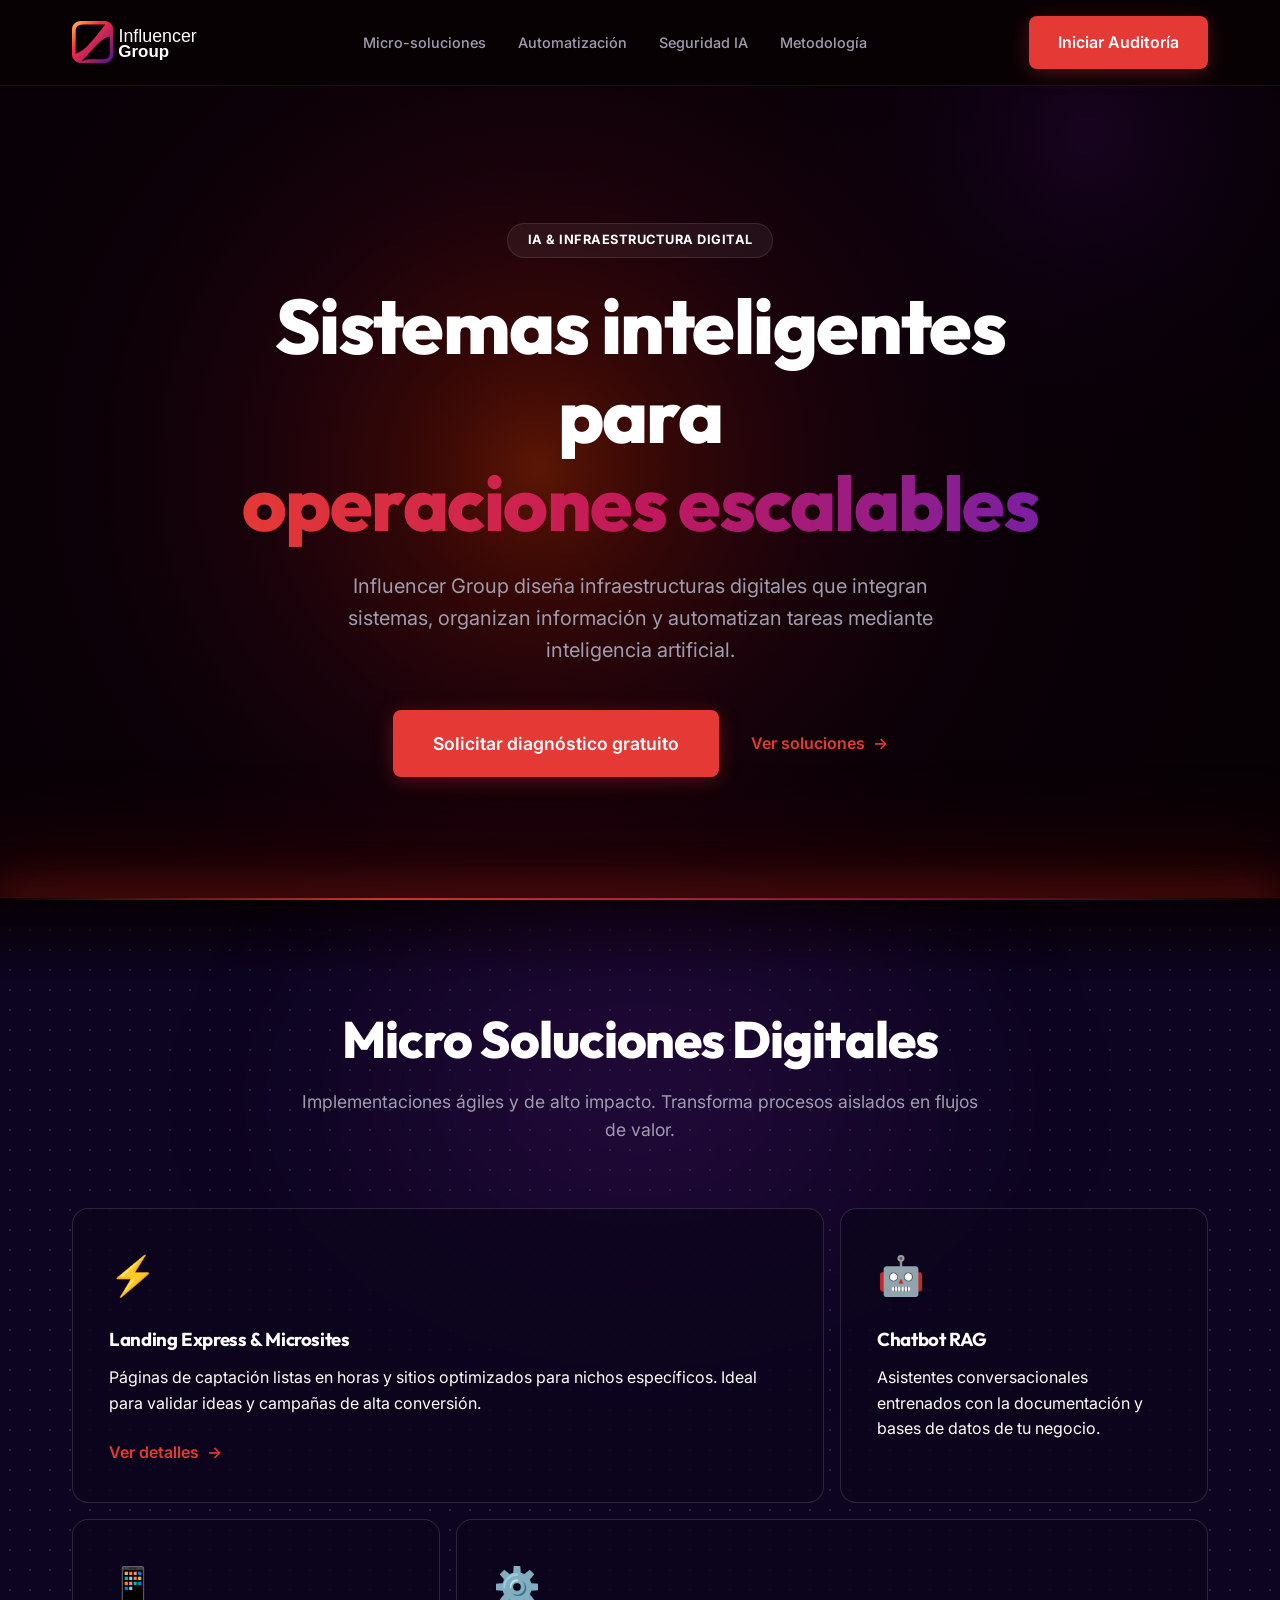
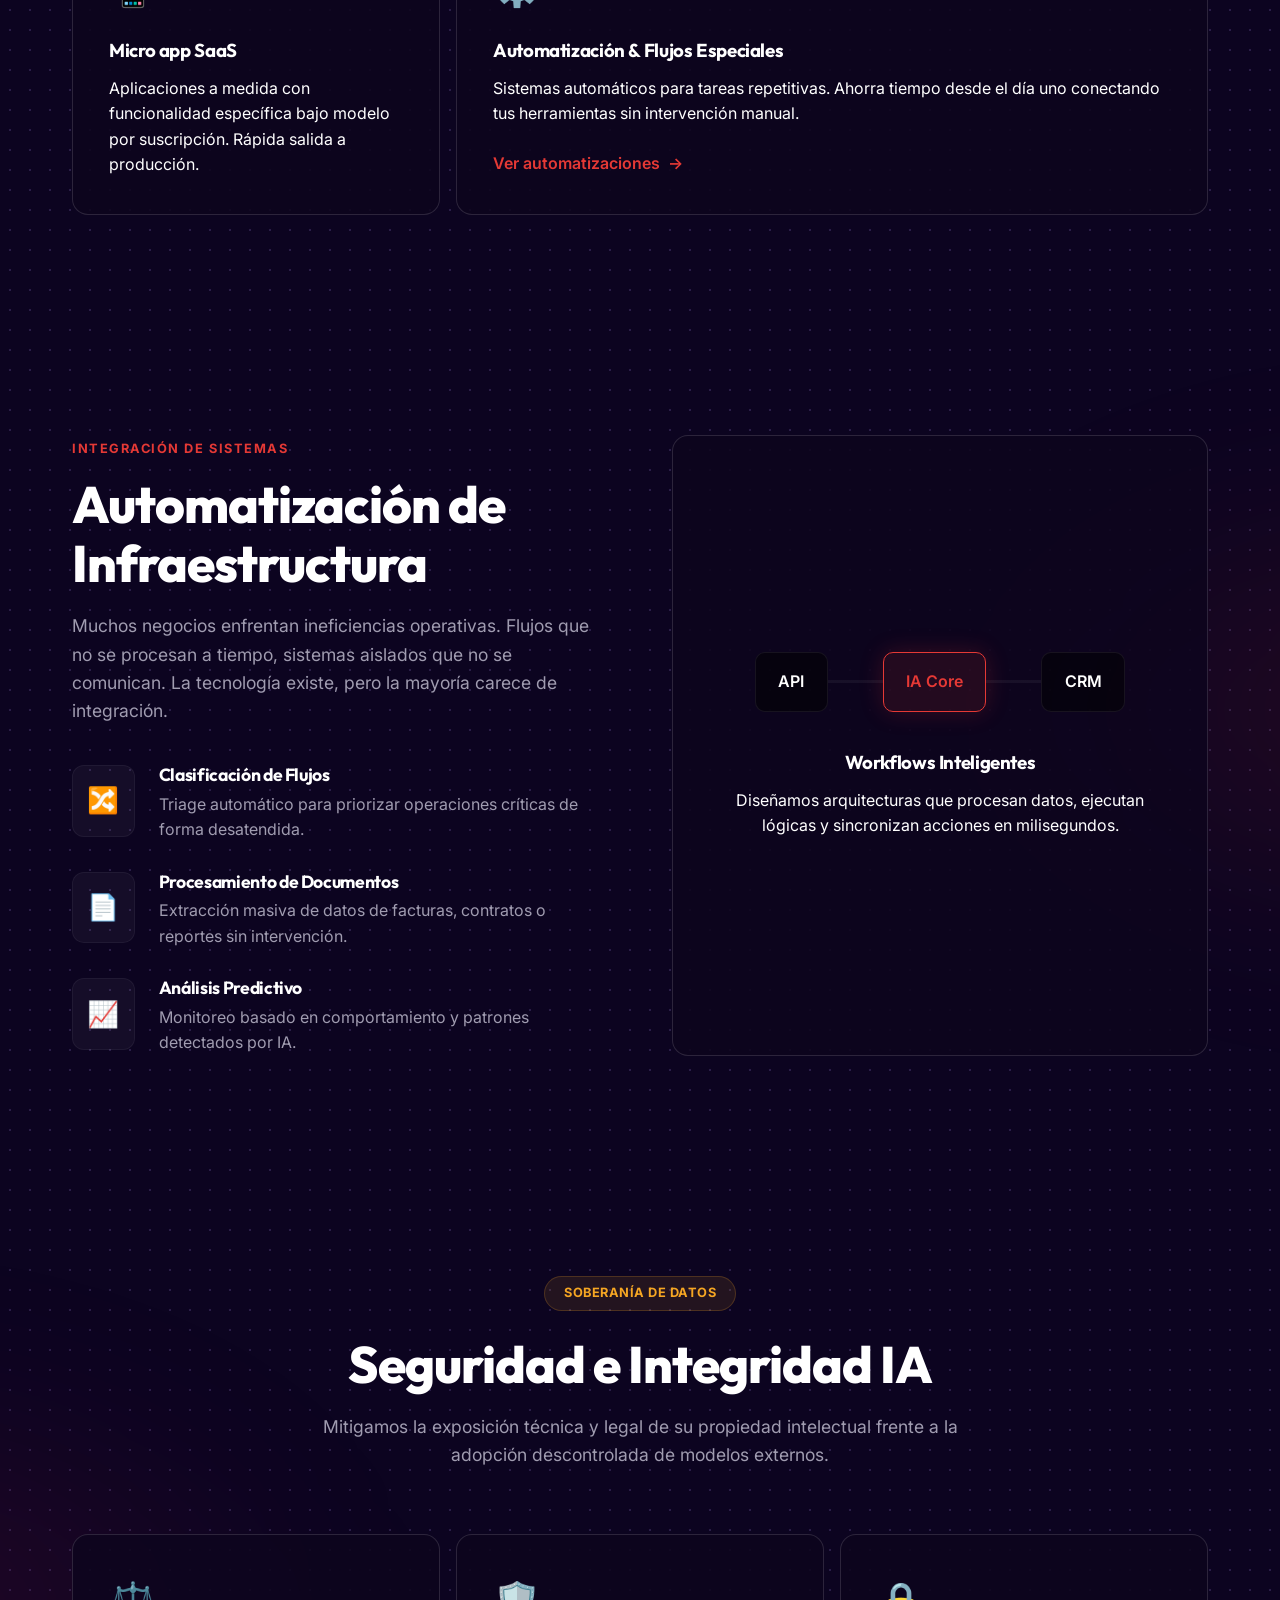
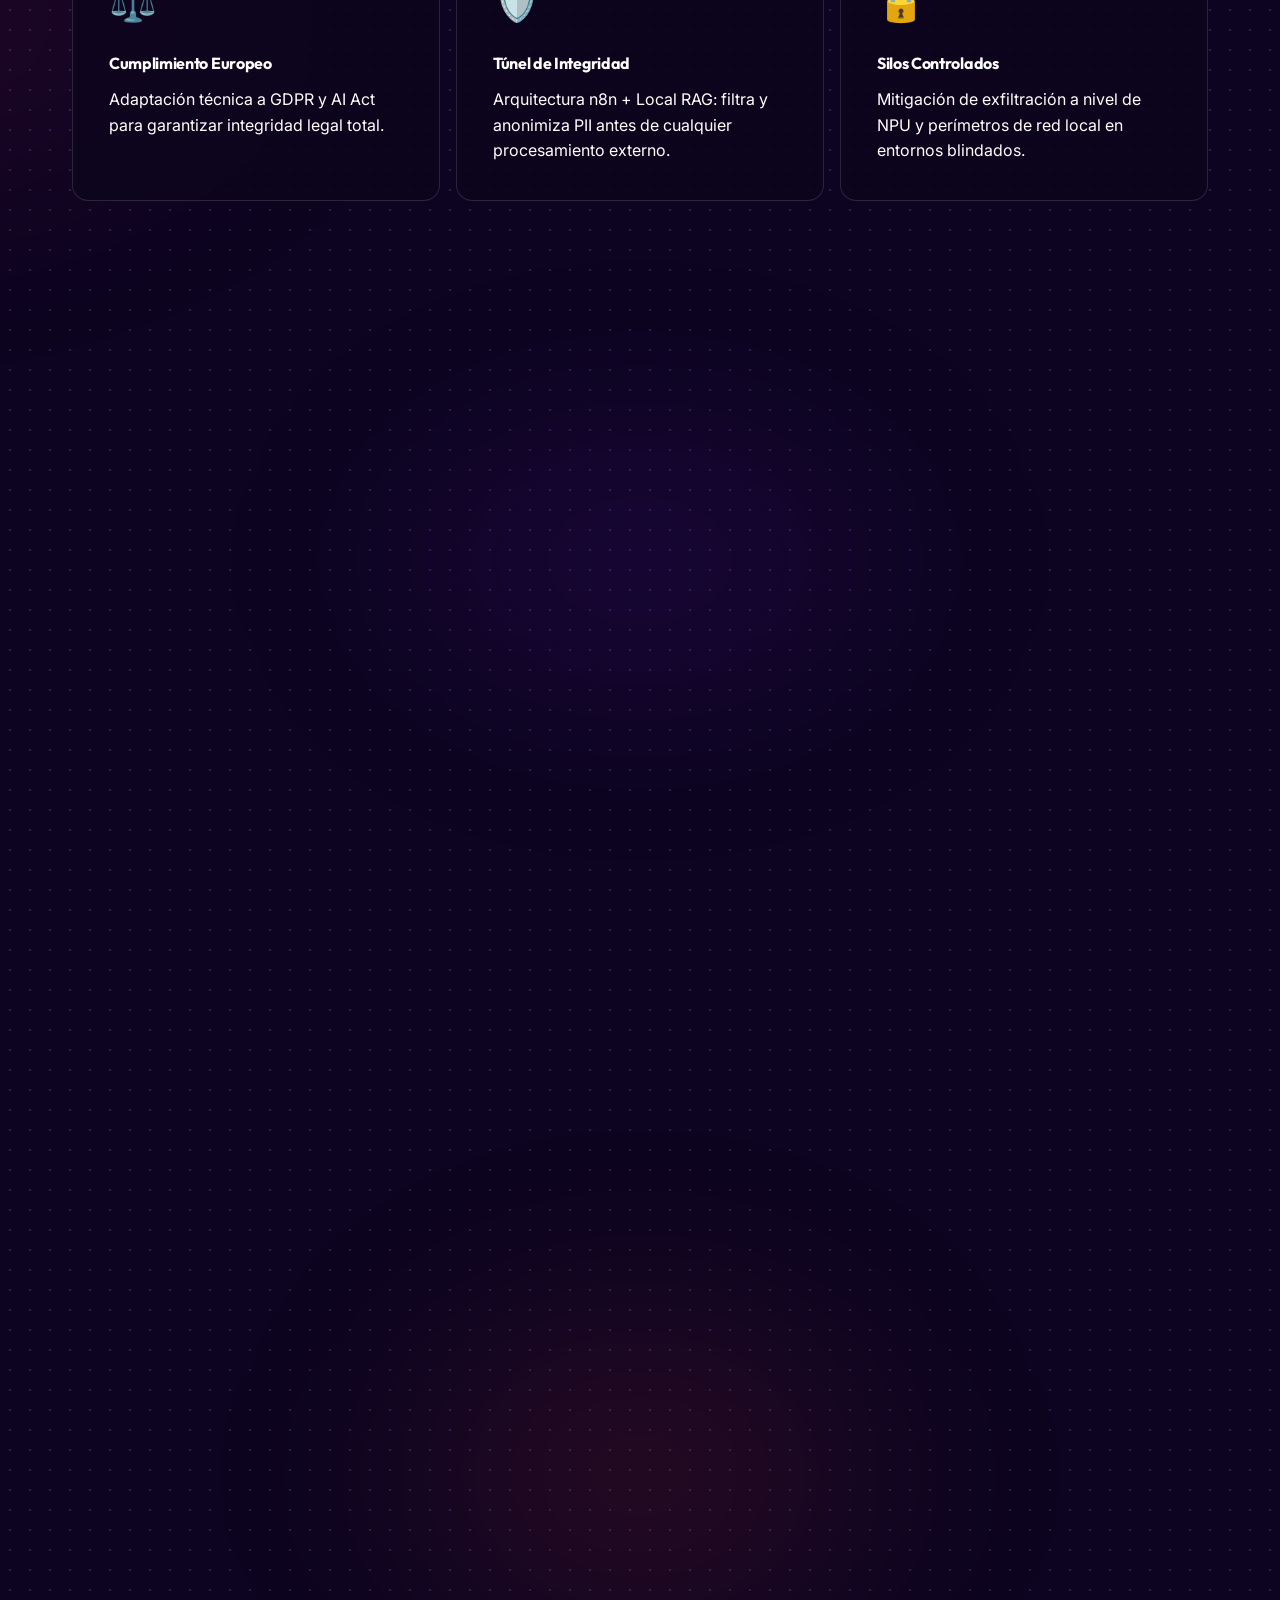
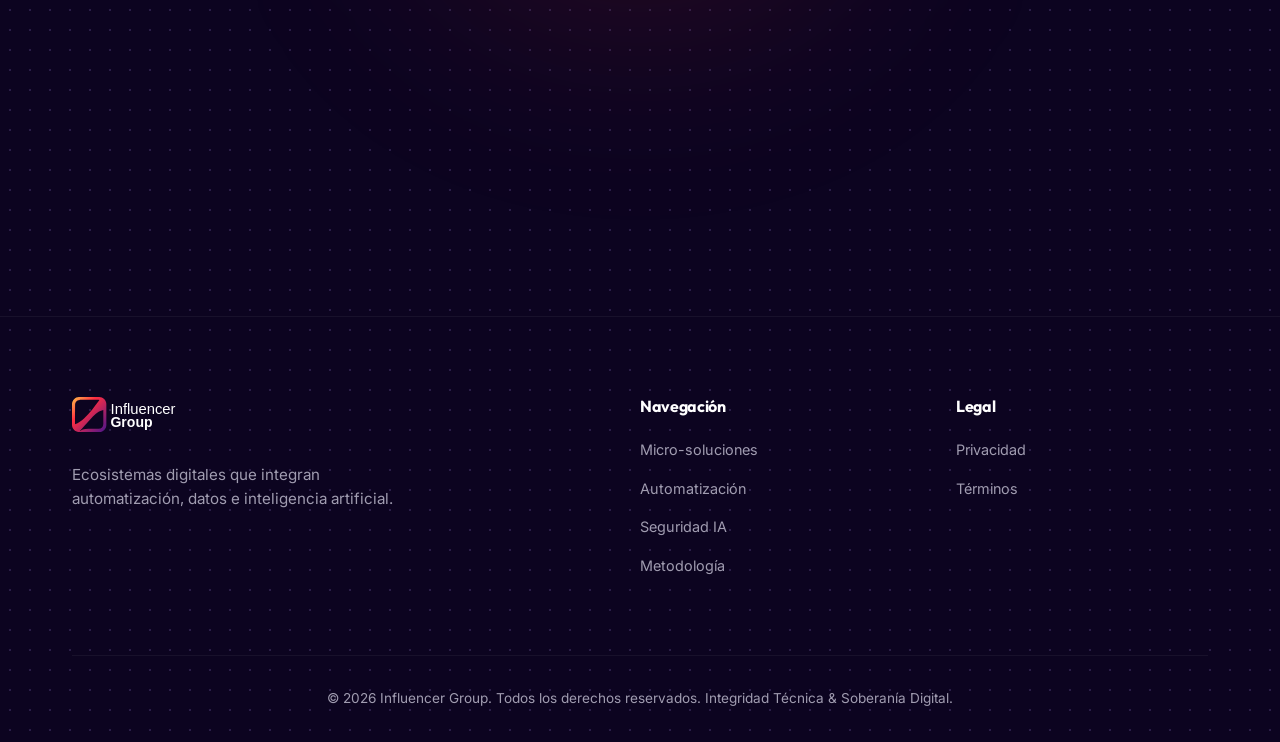
==== commit 67348a41: "Add Cal.com booking embed to landings (Asesoría IGApp · 30 min) Wires the CTAs in both landings to o" ====
--- a/index.html
+++ b/index.html
@@ -38,7 +38,10 @@
                 <li><a href="#proceso">Metodología</a></li>
             </ul>
         </nav>
-        <a href="#contacto" class="btn btn-primary">Iniciar Auditoría</a>
+        <a href="#contacto" class="btn btn-primary"
+           data-cal-namespace="asesoria-30min"
+           data-cal-link="influencergroup/asesoria-30min"
+           data-cal-config='{"layout":"month_view","theme":"auto"}'>Iniciar Auditoría</a>
         <div class="mobile-menu-btn"><span></span><span></span><span></span></div>
     </div>
 </header>
@@ -52,7 +55,10 @@
             <h1 class="hero-title">Sistemas inteligentes para<br><span>operaciones escalables</span></h1>
             <p class="hero-subtitle">Influencer Group diseña infraestructuras digitales que integran sistemas, organizan información y automatizan tareas mediante inteligencia artificial.</p>
             <div class="hero-actions">
-                <a href="#contacto" class="btn btn-primary btn-large">Solicitar diagnóstico gratuito</a>
+                <a href="#contacto" class="btn btn-primary btn-large"
+                   data-cal-namespace="asesoria-30min"
+                   data-cal-link="influencergroup/asesoria-30min"
+                   data-cal-config='{"layout":"month_view","theme":"auto"}'>Solicitar diagnóstico gratuito</a>
                 <a href="#micro-soluciones" class="btn-link">Ver soluciones <span class="arrow">→</span></a>
             </div>
         </div>
@@ -223,5 +229,39 @@
 </div><!-- end .sections-bg -->
 
 <script src="script.js"></script>
+
+<!-- Cal.com embed loader (Asesoría IGApp 30min) -->
+<script type="text/javascript">
+(function (C, A, L) {
+  let p = function (a, ar) { a.q.push(ar); };
+  let d = C.document;
+  C.Cal = C.Cal || function () {
+    let cal = C.Cal; let ar = arguments;
+    if (!cal.loaded) {
+      cal.ns = {}; cal.q = cal.q || [];
+      d.head.appendChild(d.createElement("script")).src = A;
+      cal.loaded = true;
+    }
+    if (ar[0] === L) {
+      const api = function () { p(api, arguments); };
+      const namespace = ar[1]; api.q = api.q || [];
+      if (typeof namespace === "string") {
+        cal.ns[namespace] = cal.ns[namespace] || api;
+        p(cal.ns[namespace], ar); p(cal, ["initNamespace", namespace]);
+      } else { p(cal, ar); }
+      return;
+    }
+    p(cal, ar);
+  };
+})(window, "https://app.cal.com/embed/embed.js", "init");
+Cal("init", "asesoria-30min", { origin: "https://cal.com" });
+Cal.ns["asesoria-30min"]("ui", {
+  theme: "auto",
+  cssVarsPerTheme: { light: { "cal-brand": "#0091FF" }, dark: { "cal-brand": "#0091FF" } },
+  hideEventTypeDetails: false,
+  layout: "month_view"
+});
+</script>
+<!-- /Cal.com embed -->
 </body>
 </html>
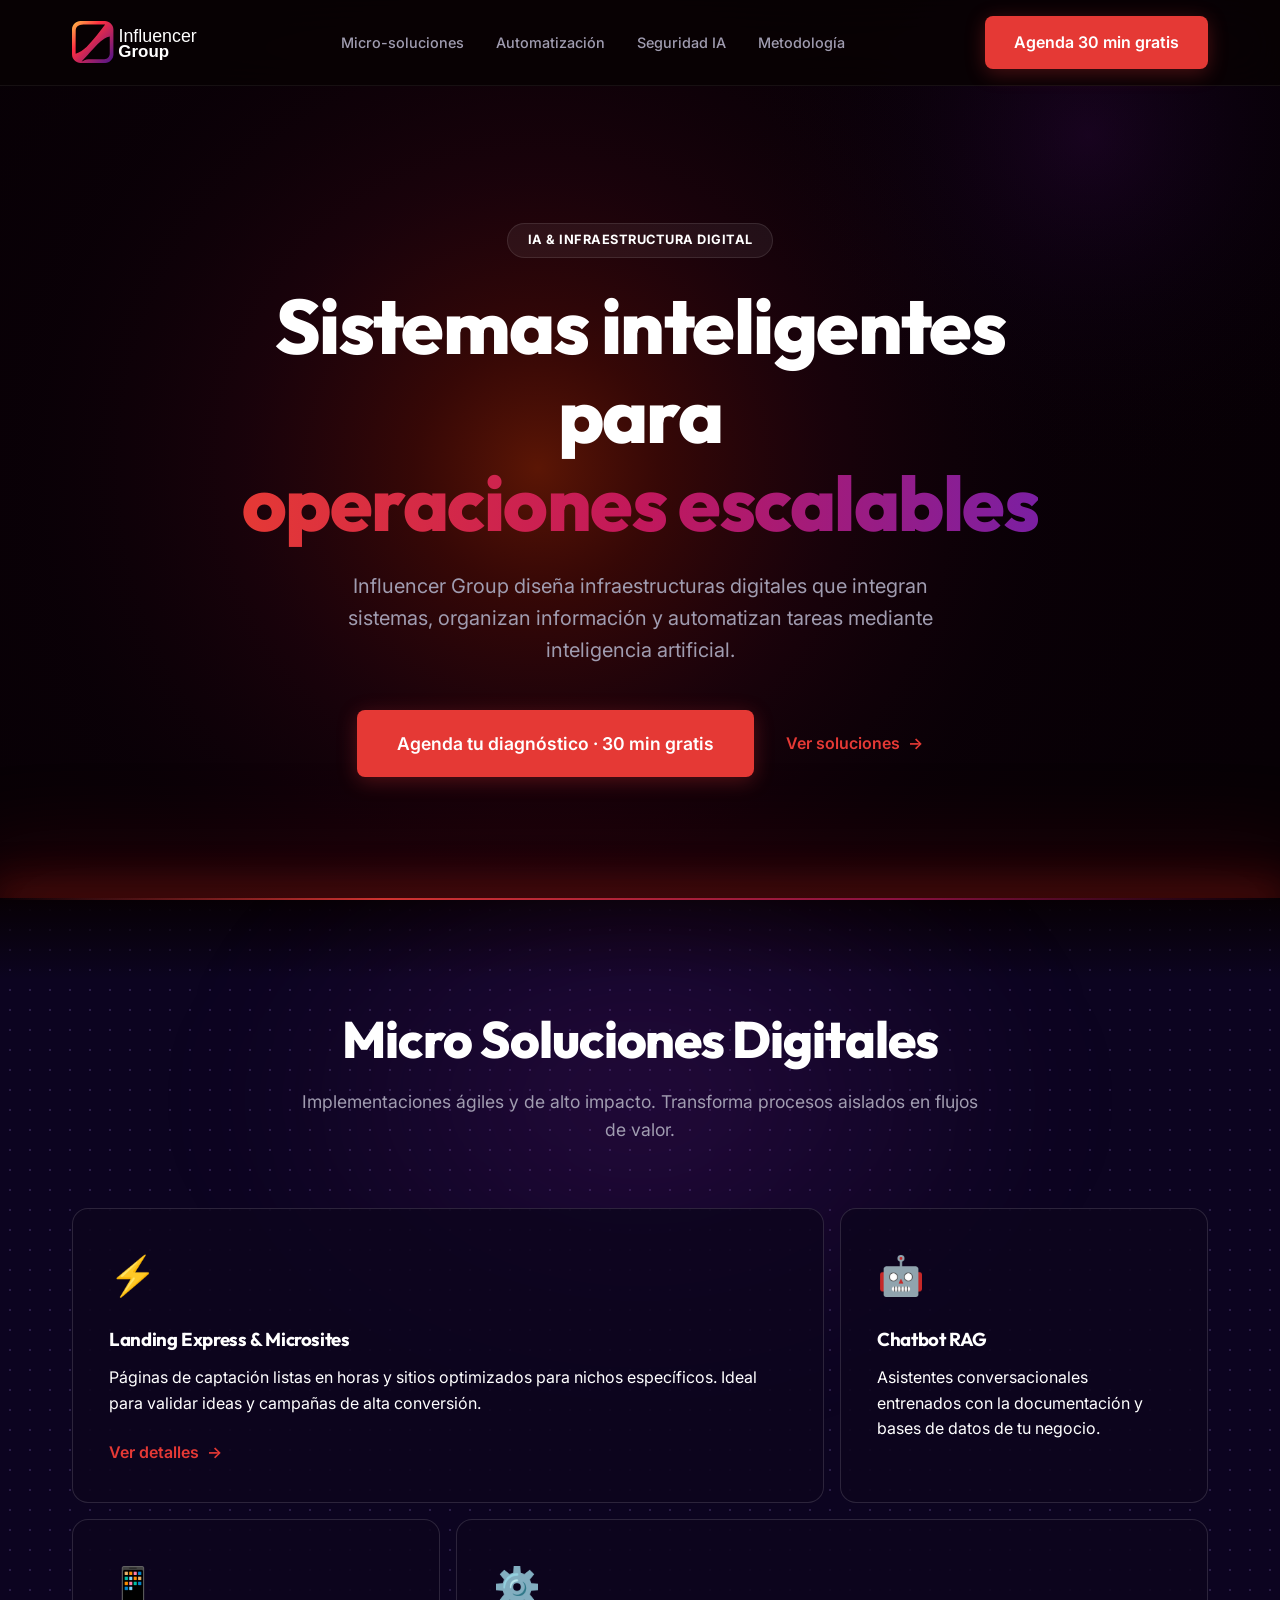
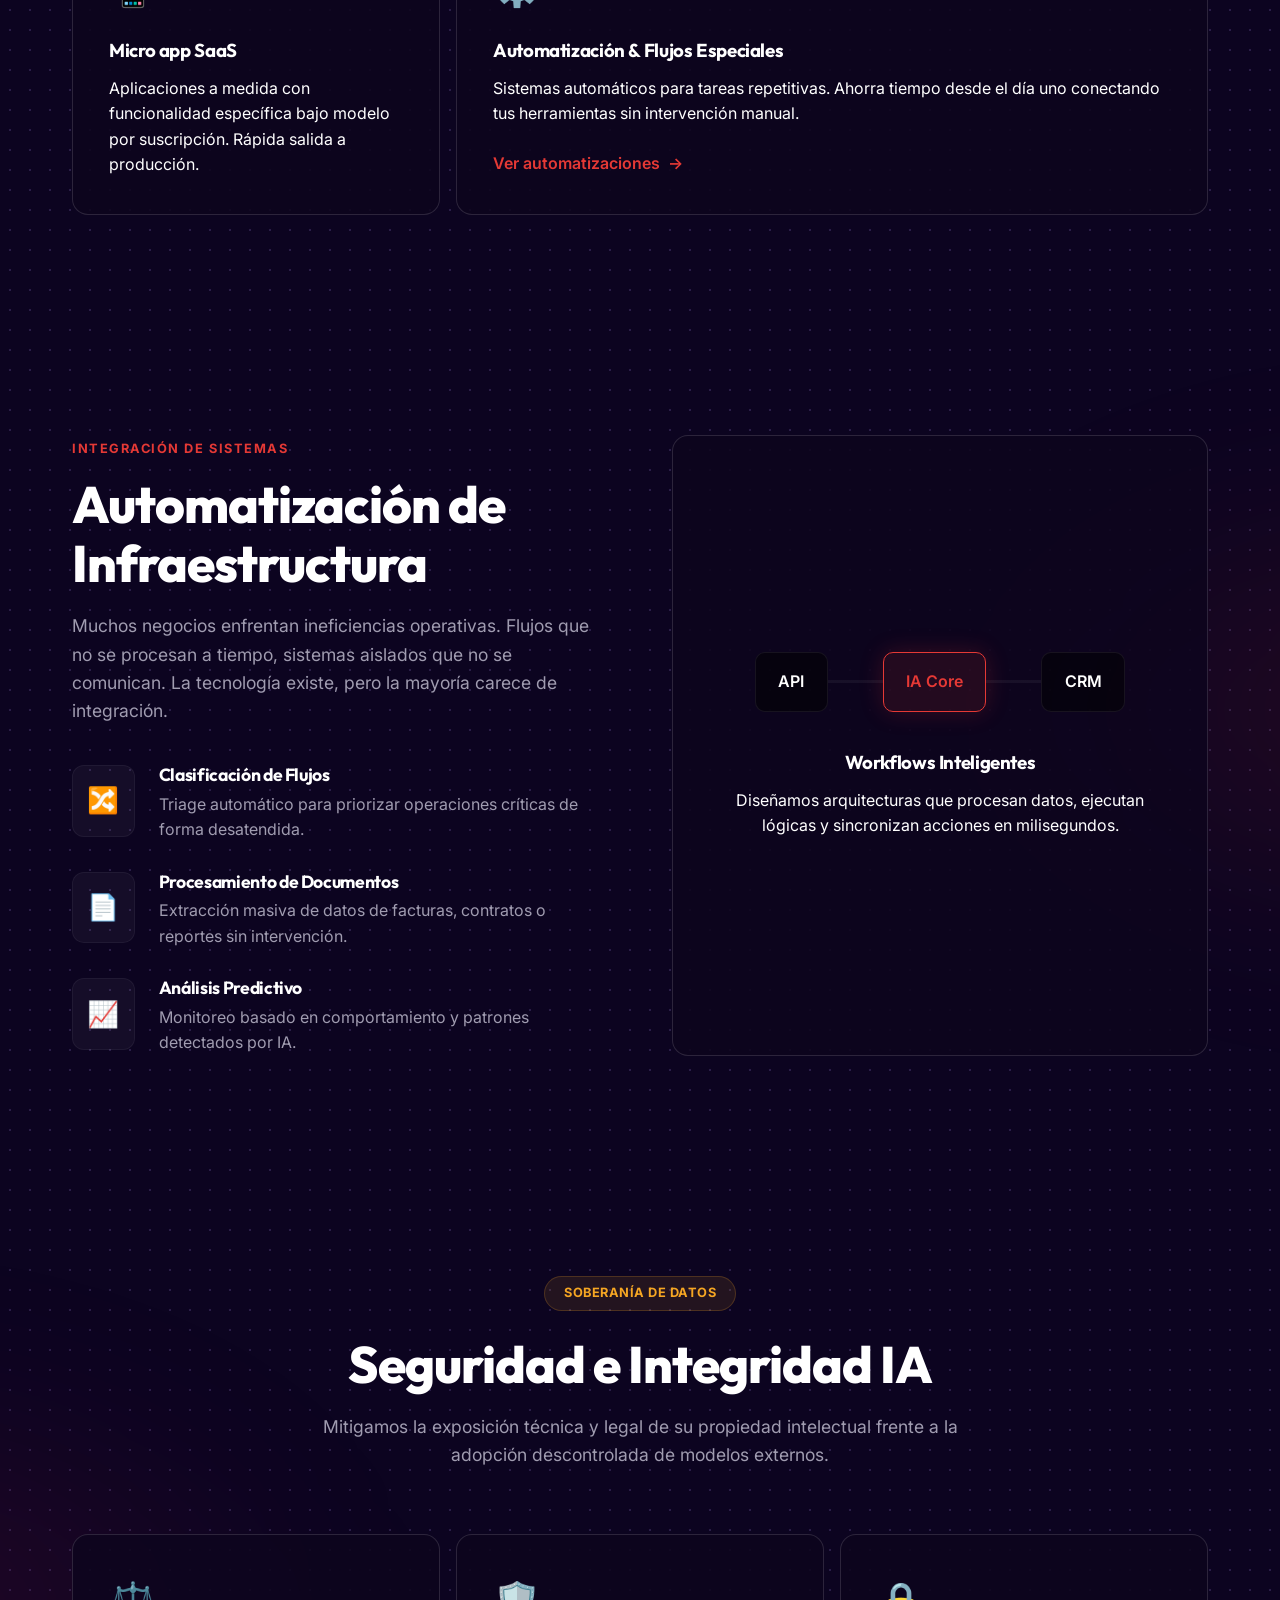
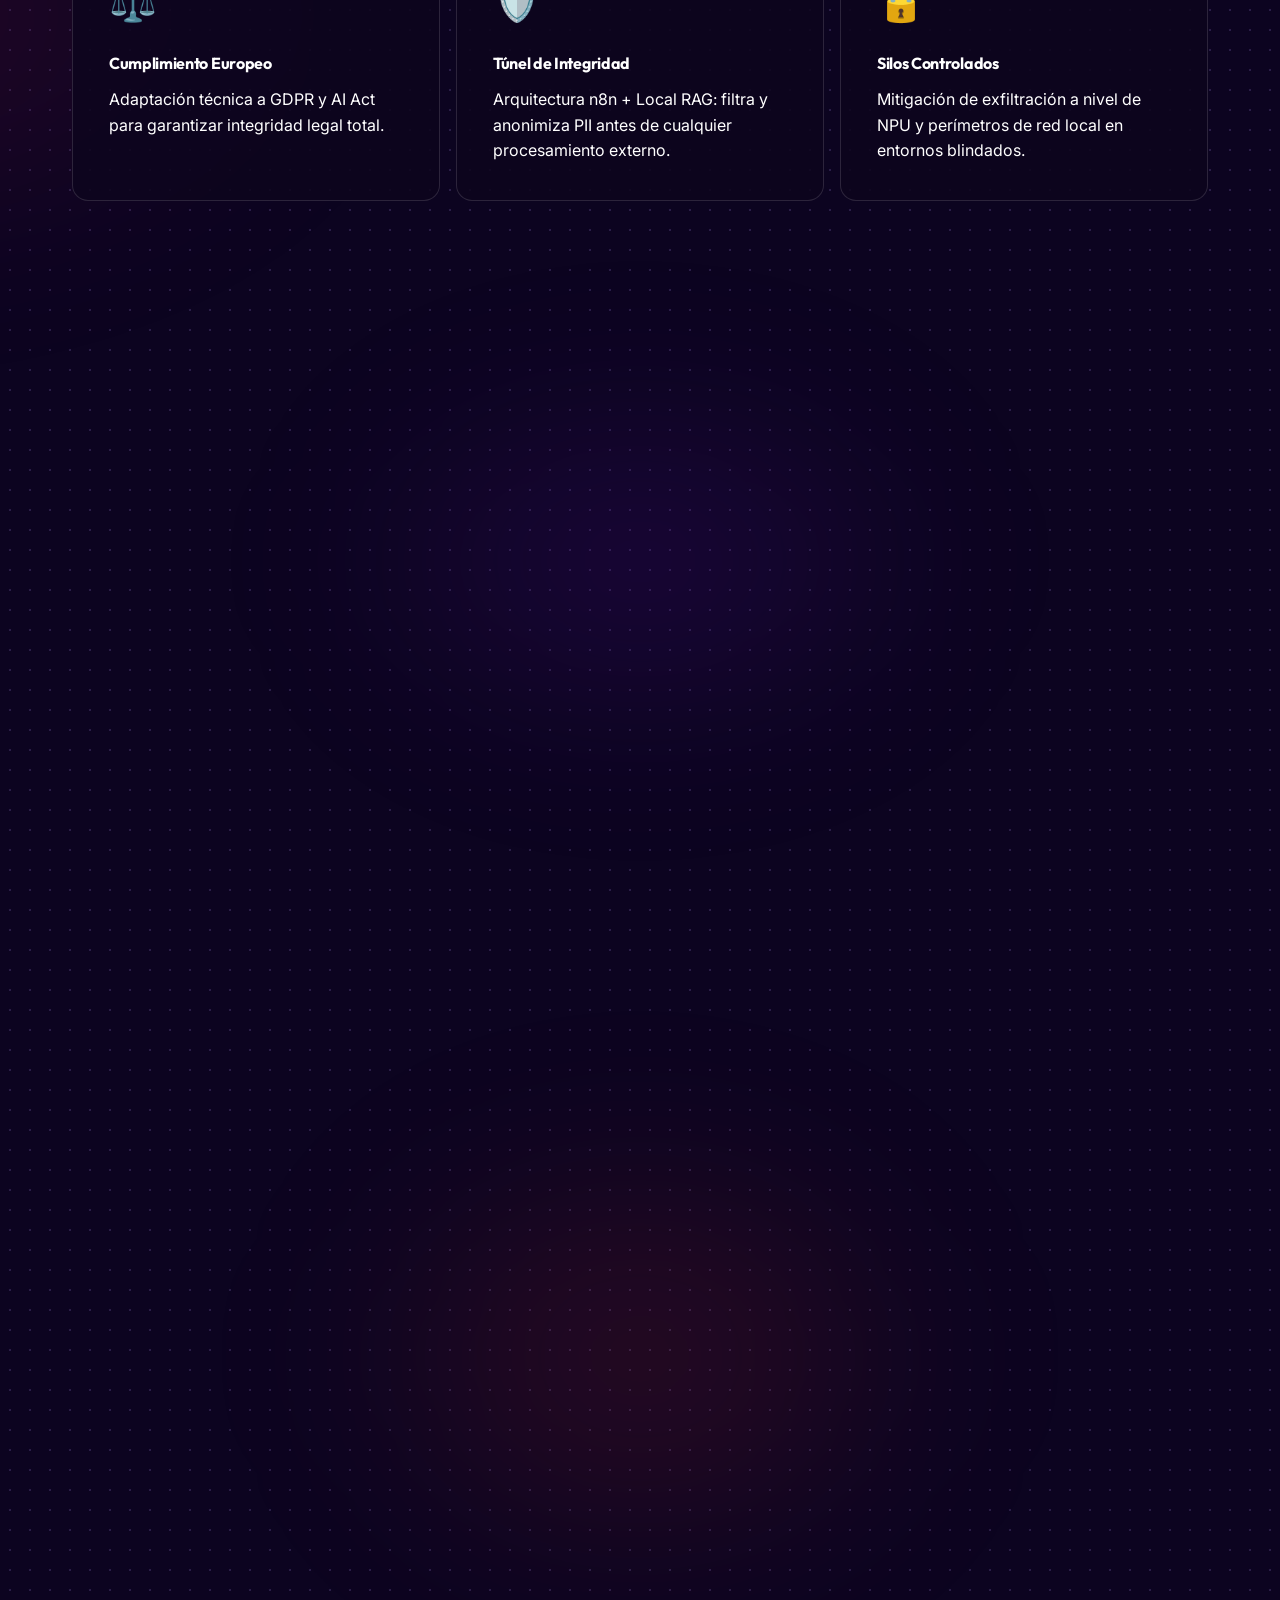
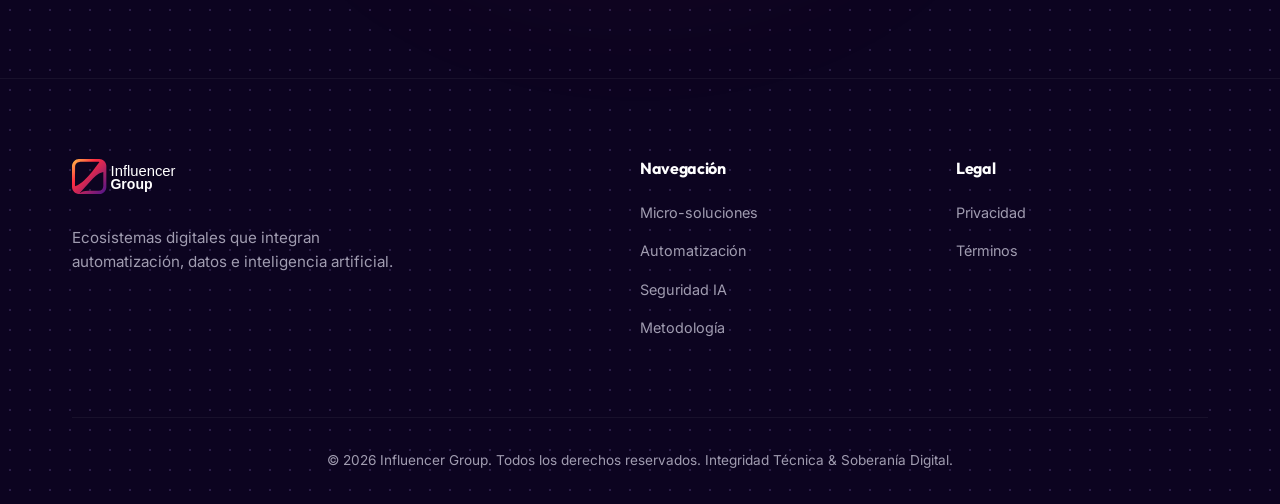
==== commit 43555744: "Refresh CTAs copy + replace dead contact form with Cal.com CTA CTA copy improvements: - Header igapp" ====
--- a/index.html
+++ b/index.html
@@ -41,7 +41,7 @@
         <a href="#contacto" class="btn btn-primary"
            data-cal-namespace="asesoria-30min"
            data-cal-link="influencergroup/asesoria-30min"
-           data-cal-config='{"layout":"month_view","theme":"auto"}'>Iniciar Auditoría</a>
+           data-cal-config='{"layout":"month_view","theme":"auto"}'>Agenda 30 min gratis</a>
         <div class="mobile-menu-btn"><span></span><span></span><span></span></div>
     </div>
 </header>
@@ -58,7 +58,7 @@
                 <a href="#contacto" class="btn btn-primary btn-large"
                    data-cal-namespace="asesoria-30min"
                    data-cal-link="influencergroup/asesoria-30min"
-                   data-cal-config='{"layout":"month_view","theme":"auto"}'>Solicitar diagnóstico gratuito</a>
+                   data-cal-config='{"layout":"month_view","theme":"auto"}'>Agenda tu diagnóstico · 30 min gratis</a>
                 <a href="#micro-soluciones" class="btn-link">Ver soluciones <span class="arrow">→</span></a>
             </div>
         </div>
@@ -185,13 +185,12 @@
     <div class="container text-center reveal">
         <div class="glass-card p-large">
             <h2 class="section-title">Inicia un diagnóstico técnico</h2>
-            <p class="section-desc mx-auto">Nuestro equipo evaluará tu infraestructura actual y propondrá una ruta de automatización soberana.</p>
-            <form class="contact-form">
-                <div class="form-group"><input type="text" placeholder="Nombre de la empresa" required></div>
-                <div class="form-group"><input type="email" placeholder="Correo corporativo" required></div>
-                <div class="form-group"><textarea placeholder="Describe la arquitectura actual y procesos a integrar..." rows="4" required></textarea></div>
-                <button type="submit" class="btn btn-primary btn-block btn-large">Solicitar Evaluación Técnica</button>
-            </form>
+            <p class="section-desc mx-auto">30 minutos con nuestro equipo para evaluar tu infraestructura actual y trazar una ruta concreta de automatización con IA. Sin costo, sin compromiso.</p>
+            <a href="#" class="btn btn-primary btn-large mt-4"
+               data-cal-namespace="asesoria-30min"
+               data-cal-link="influencergroup/asesoria-30min"
+               data-cal-config='{"layout":"month_view","theme":"auto"}'>Agenda tu diagnóstico · 30 min gratis</a>
+            <p style="margin-top: 1rem; font-size: 0.85rem; color: var(--text-muted);">Reuniones por Google Meet · L–V 14:00 a 16:00 (America/Santiago)</p>
         </div>
     </div>
 </section>
